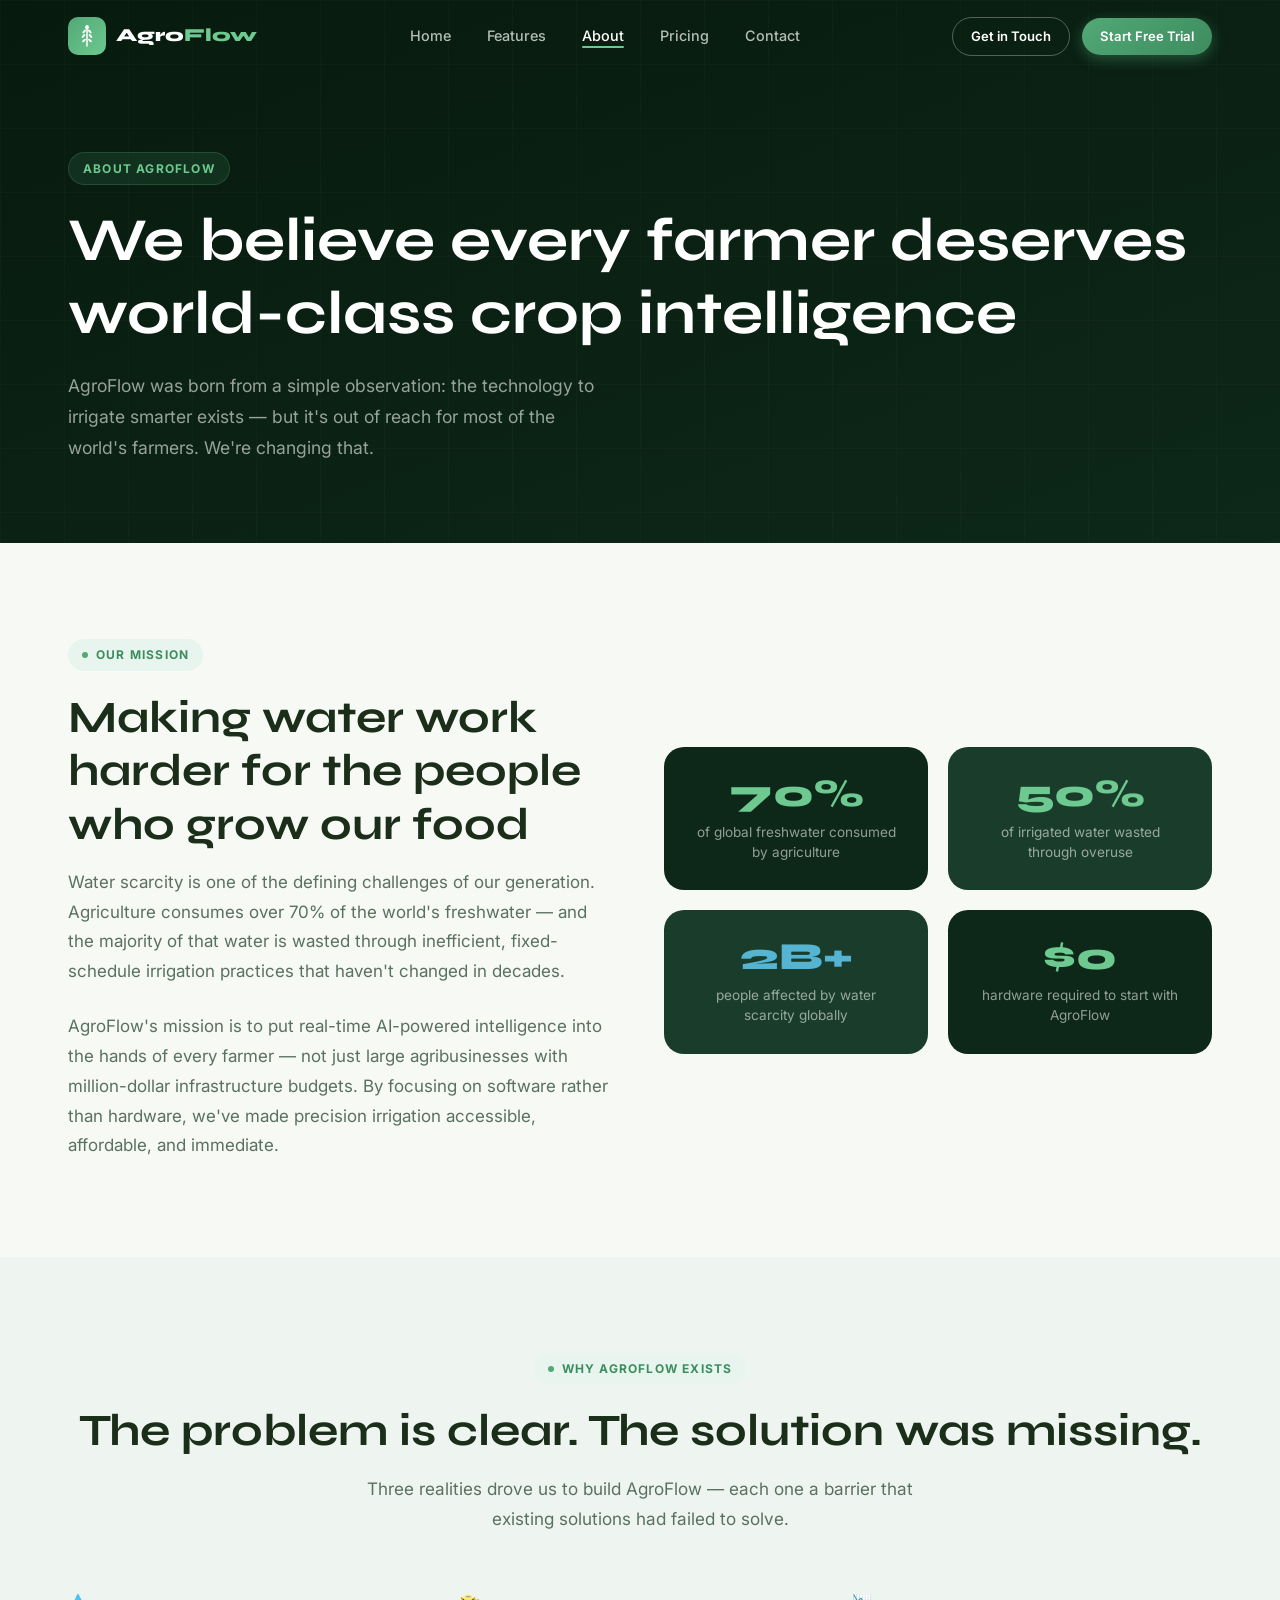
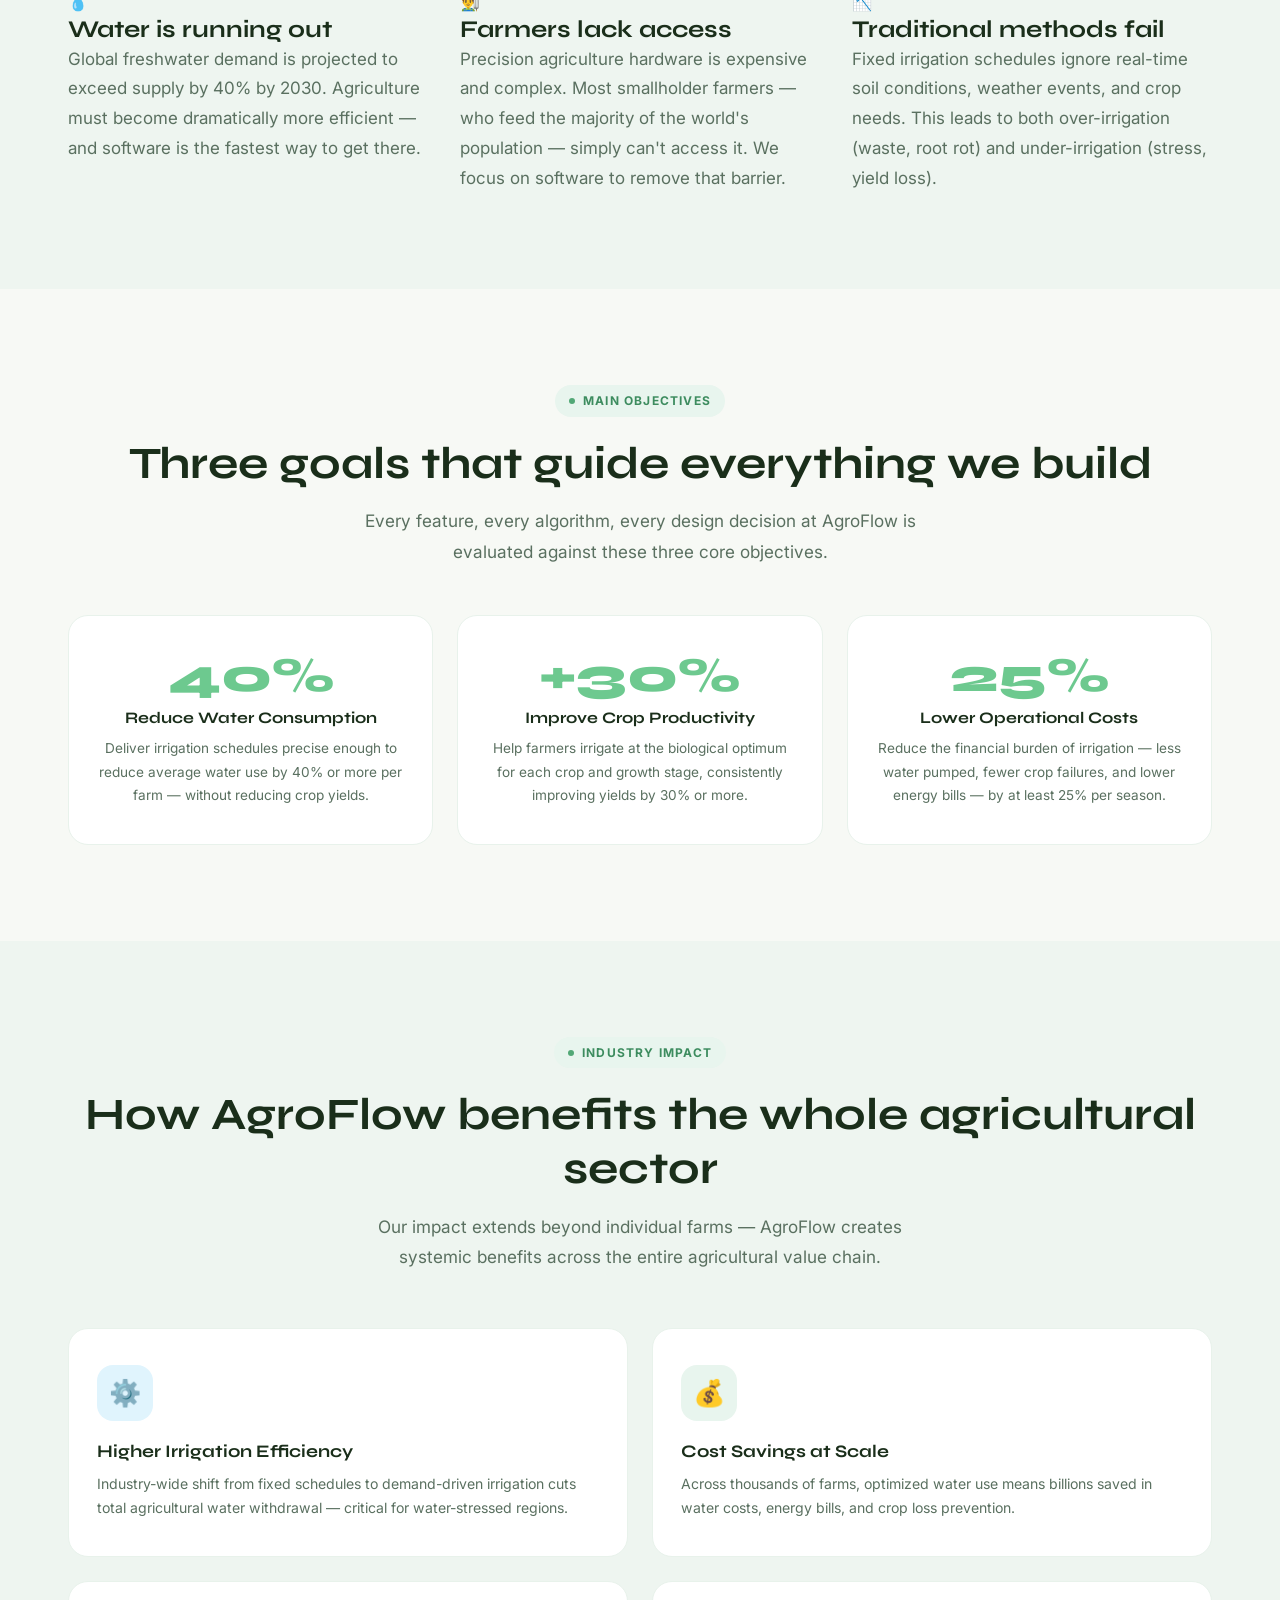
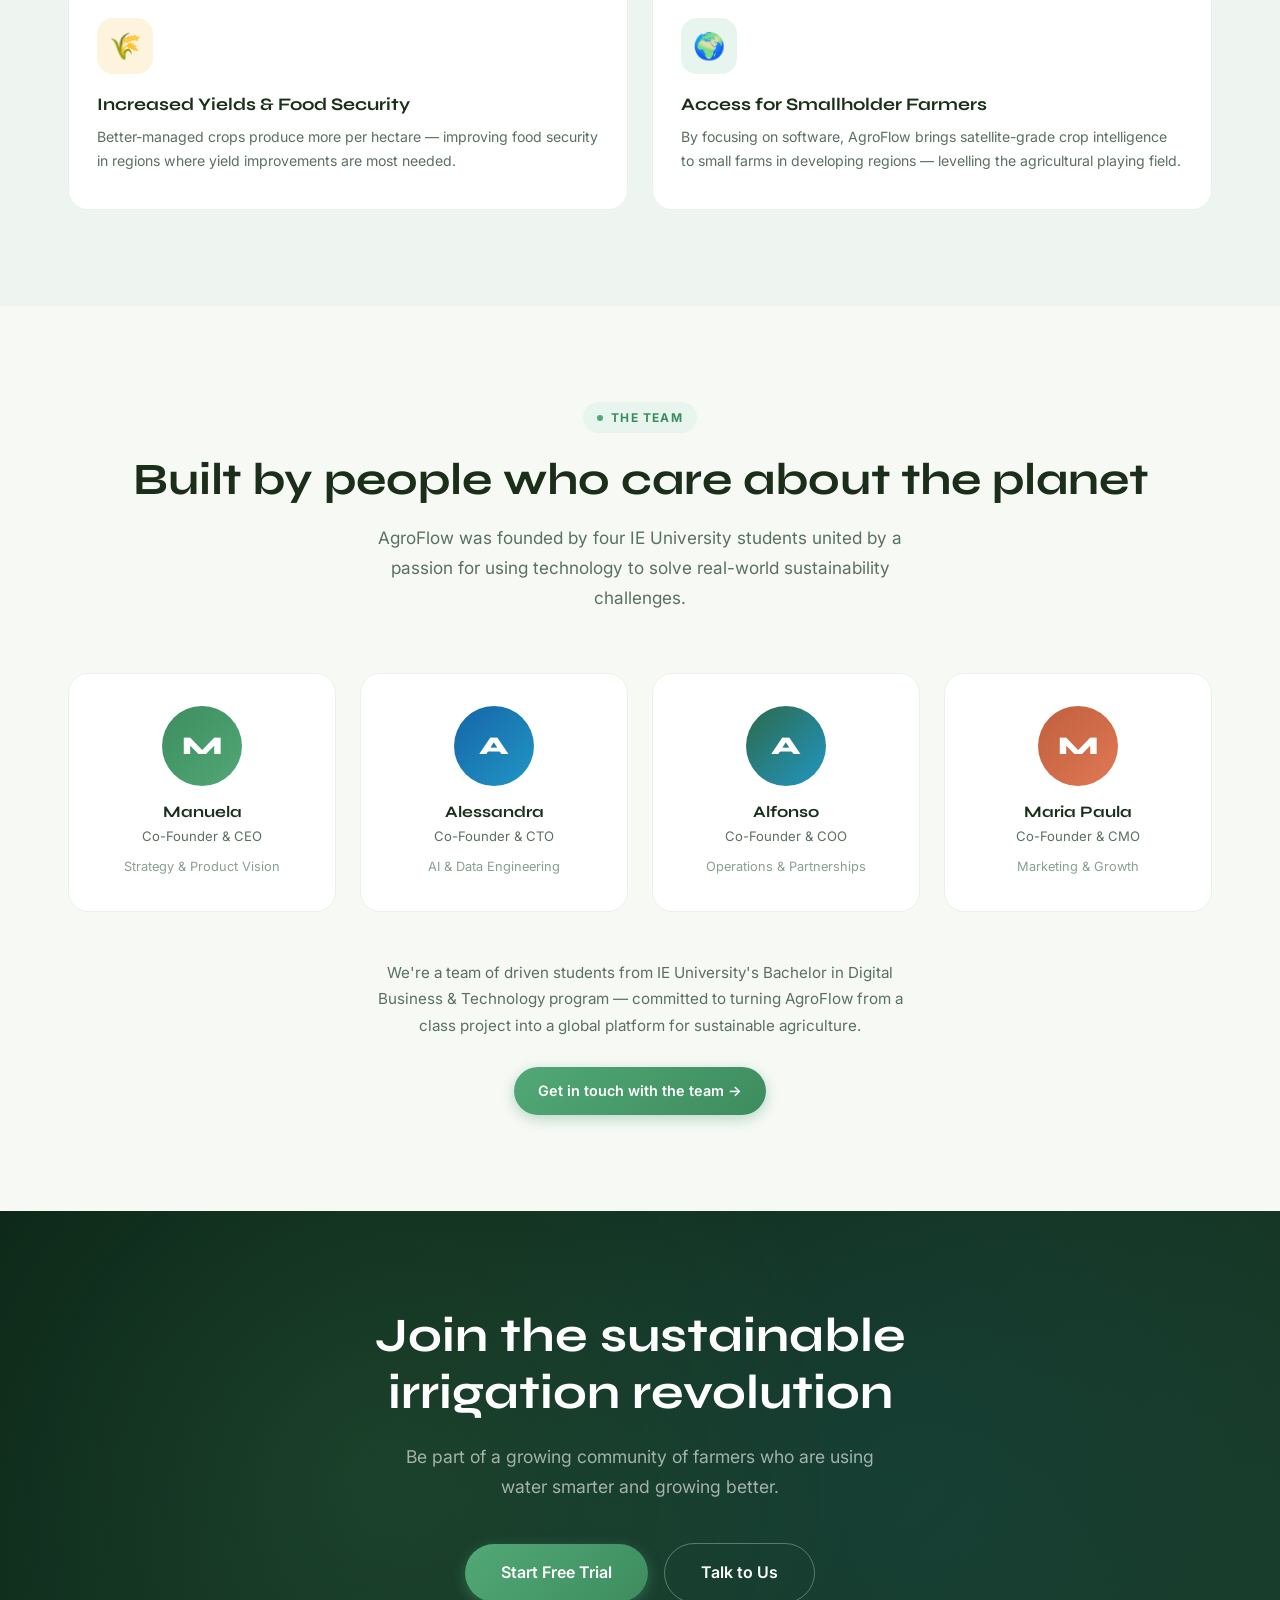
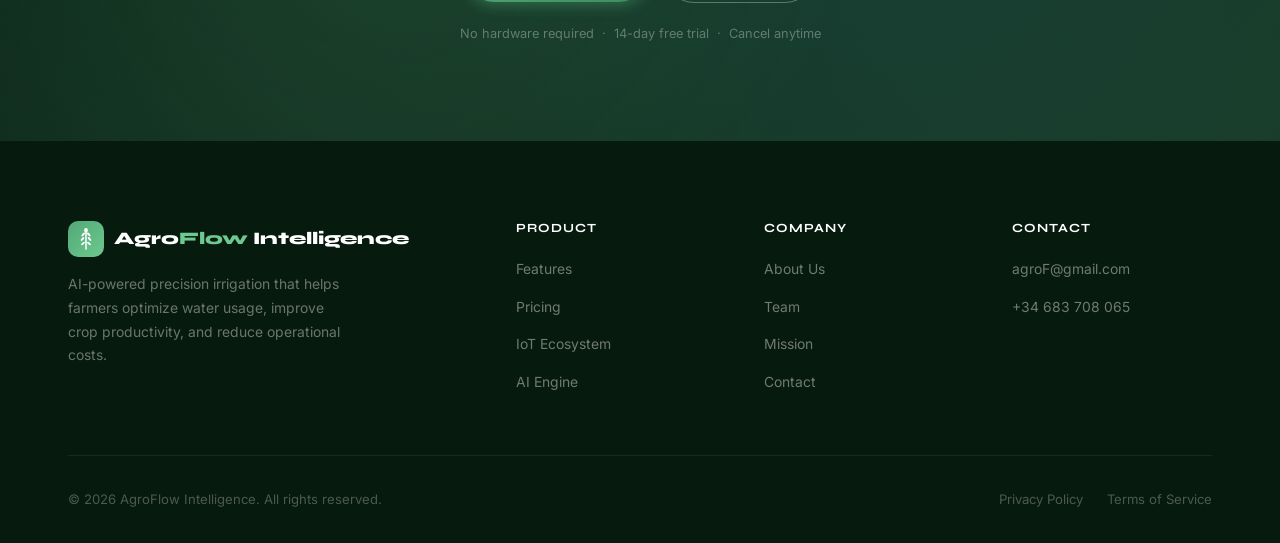
==== pages/about.html @ af6c9c02 "Replace plant emoji with wheat SVG icon in nav and footer logos" ====
<!DOCTYPE html>
<html lang="en">
<head>
  <meta charset="UTF-8" />
  <meta name="viewport" content="width=device-width, initial-scale=1.0" />
  <title>About — AgroFlow Intelligence</title>
  <meta name="description" content="Meet the AgroFlow team and learn about our mission to make precision irrigation accessible and affordable for every farmer in the world." />
  <link rel="preconnect" href="https://fonts.googleapis.com" />
  <link rel="preconnect" href="https://fonts.gstatic.com" crossorigin />
  <link href="https://fonts.googleapis.com/css2?family=Syne:wght@700;800&family=Inter:wght@400;500;600;700&display=swap" rel="stylesheet" />
  <link rel="stylesheet" href="../css/main.css" />
  <link rel="stylesheet" href="../css/responsive.css" />
</head>
<body>

  <!-- NAVBAR -->
  <nav class="navbar" id="navbar">
    <div class="nav-inner">
      <a href="../index.html" class="nav-logo">
        <div class="nav-logo-icon"><svg width="20" height="22" viewBox="0 0 20 22" fill="none" xmlns="http://www.w3.org/2000/svg"><line x1="10" y1="21" x2="10" y2="3" stroke="white" stroke-width="1.5" stroke-linecap="round"/><ellipse cx="10" cy="2.2" rx="1.8" ry="2.2" fill="white"/><ellipse cx="7.2" cy="6.5" rx="2.3" ry="1.1" transform="rotate(-45 7.2 6.5)" fill="white"/><ellipse cx="12.8" cy="6.5" rx="2.3" ry="1.1" transform="rotate(45 12.8 6.5)" fill="white"/><ellipse cx="6.5" cy="11" rx="2.3" ry="1.1" transform="rotate(-45 6.5 11)" fill="white"/><ellipse cx="13.5" cy="11" rx="2.3" ry="1.1" transform="rotate(45 13.5 11)" fill="white"/><ellipse cx="7" cy="15.5" rx="2.3" ry="1.1" transform="rotate(-40 7 15.5)" fill="white"/><ellipse cx="13" cy="15.5" rx="2.3" ry="1.1" transform="rotate(40 13 15.5)" fill="white"/></svg></div>
        <span class="nav-logo-text">Agro<span>Flow</span></span>
      </a>
      <ul class="nav-links" id="nav-links">
        <li><a href="../index.html">Home</a></li>
        <li><a href="features.html">Features</a></li>
        <li><a href="about.html" class="active">About</a></li>
        <li><a href="pricing.html">Pricing</a></li>
        <li><a href="contact.html">Contact</a></li>
      </ul>
      <div class="nav-actions">
        <a href="contact.html" class="btn btn-outline btn-sm">Get in Touch</a>
        <a href="pricing.html" class="btn btn-primary btn-sm">Start Free Trial</a>
        <button class="nav-menu-toggle" id="menu-toggle" aria-label="Toggle menu" aria-expanded="false">
          <span></span><span></span><span></span>
        </button>
      </div>
    </div>
  </nav>

  <!-- PAGE HERO -->
  <section class="page-hero">
    <div class="container">
      <div class="page-hero-label">About AgroFlow</div>
      <h1>We believe every farmer deserves<br/>world-class crop intelligence</h1>
      <p>AgroFlow was born from a simple observation: the technology to irrigate smarter exists — but it's out of reach for most of the world's farmers. We're changing that.</p>
    </div>
  </section>

  <!-- MISSION -->
  <section class="section" id="mission">
    <div class="container">
      <div class="grid-2">
        <div class="fade-up">
          <div class="section-label">Our Mission</div>
          <h2 class="section-title">Making water work harder for the people who grow our food</h2>
          <p>Water scarcity is one of the defining challenges of our generation. Agriculture consumes over 70% of the world's freshwater — and the majority of that water is wasted through inefficient, fixed-schedule irrigation practices that haven't changed in decades.</p>
          <br/>
          <p>AgroFlow's mission is to put real-time AI-powered intelligence into the hands of every farmer — not just large agribusinesses with million-dollar infrastructure budgets. By focusing on software rather than hardware, we've made precision irrigation accessible, affordable, and immediate.</p>
        </div>
        <div class="fade-up delay-1">
          <div style="display:grid; grid-template-columns:1fr 1fr; gap:20px;">
            <div style="background:var(--green-900); border-radius:var(--radius-lg); padding:28px; text-align:center;">
              <div style="font-size:2.4rem; font-weight:800; color:var(--green-400); font-family:'Syne',sans-serif; line-height:1;">70%</div>
              <div style="font-size:0.85rem; color:rgba(255,255,255,0.55); margin-top:8px; line-height:1.5;">of global freshwater consumed by agriculture</div>
            </div>
            <div style="background:var(--green-800); border-radius:var(--radius-lg); padding:28px; text-align:center;">
              <div style="font-size:2.4rem; font-weight:800; color:var(--green-400); font-family:'Syne',sans-serif; line-height:1;">50%</div>
              <div style="font-size:0.85rem; color:rgba(255,255,255,0.55); margin-top:8px; line-height:1.5;">of irrigated water wasted through overuse</div>
            </div>
            <div style="background:var(--green-800); border-radius:var(--radius-lg); padding:28px; text-align:center;">
              <div style="font-size:2.4rem; font-weight:800; color:var(--blue-300); font-family:'Syne',sans-serif; line-height:1;">2B+</div>
              <div style="font-size:0.85rem; color:rgba(255,255,255,0.55); margin-top:8px; line-height:1.5;">people affected by water scarcity globally</div>
            </div>
            <div style="background:var(--green-900); border-radius:var(--radius-lg); padding:28px; text-align:center;">
              <div style="font-size:2.4rem; font-weight:800; color:var(--green-400); font-family:'Syne',sans-serif; line-height:1;">$0</div>
              <div style="font-size:0.85rem; color:rgba(255,255,255,0.55); margin-top:8px; line-height:1.5;">hardware required to start with AgroFlow</div>
            </div>
          </div>
        </div>
      </div>
    </div>
  </section>

  <!-- WHY -->
  <section class="section section-alt">
    <div class="container">
      <div class="text-center">
        <div class="section-label">Why AgroFlow Exists</div>
        <h2 class="section-title">The problem is clear. The solution was missing.</h2>
        <p class="section-subtitle">Three realities drove us to build AgroFlow — each one a barrier that existing solutions had failed to solve.</p>
      </div>

      <div class="grid-3" style="margin-top:56px;">
        <div class="card fade-up">
          <div class="card-icon">💧</div>
          <h3>Water is running out</h3>
          <p>Global freshwater demand is projected to exceed supply by 40% by 2030. Agriculture must become dramatically more efficient — and software is the fastest way to get there.</p>
        </div>
        <div class="card fade-up delay-1">
          <div class="card-icon">👨‍🌾</div>
          <h3>Farmers lack access</h3>
          <p>Precision agriculture hardware is expensive and complex. Most smallholder farmers — who feed the majority of the world's population — simply can't access it. We focus on software to remove that barrier.</p>
        </div>
        <div class="card fade-up delay-2">
          <div class="card-icon">📉</div>
          <h3>Traditional methods fail</h3>
          <p>Fixed irrigation schedules ignore real-time soil conditions, weather events, and crop needs. This leads to both over-irrigation (waste, root rot) and under-irrigation (stress, yield loss).</p>
        </div>
      </div>
    </div>
  </section>

  <!-- OBJECTIVES -->
  <section class="section" id="objectives">
    <div class="container">
      <div class="text-center">
        <div class="section-label">Main Objectives</div>
        <h2 class="section-title">Three goals that guide everything we build</h2>
        <p class="section-subtitle">Every feature, every algorithm, every design decision at AgroFlow is evaluated against these three core objectives.</p>
      </div>

      <div class="objectives-grid">
        <div class="objective-card fade-up">
          <div class="objective-number">40%</div>
          <h3>Reduce Water Consumption</h3>
          <p>Deliver irrigation schedules precise enough to reduce average water use by 40% or more per farm — without reducing crop yields.</p>
        </div>
        <div class="objective-card fade-up delay-1">
          <div class="objective-number">+30%</div>
          <h3>Improve Crop Productivity</h3>
          <p>Help farmers irrigate at the biological optimum for each crop and growth stage, consistently improving yields by 30% or more.</p>
        </div>
        <div class="objective-card fade-up delay-2">
          <div class="objective-number">25%</div>
          <h3>Lower Operational Costs</h3>
          <p>Reduce the financial burden of irrigation — less water pumped, fewer crop failures, and lower energy bills — by at least 25% per season.</p>
        </div>
      </div>
    </div>
  </section>

  <!-- INDUSTRY BENEFITS -->
  <section class="section section-alt">
    <div class="container">
      <div class="text-center">
        <div class="section-label">Industry Impact</div>
        <h2 class="section-title">How AgroFlow benefits the whole agricultural sector</h2>
        <p class="section-subtitle">Our impact extends beyond individual farms — AgroFlow creates systemic benefits across the entire agricultural value chain.</p>
      </div>

      <div style="display:grid; grid-template-columns: repeat(2,1fr); gap:24px; margin-top:56px;">
        <div class="benefit-card fade-up">
          <div class="benefit-icon bg-blue-light">⚙️</div>
          <h3>Higher Irrigation Efficiency</h3>
          <p>Industry-wide shift from fixed schedules to demand-driven irrigation cuts total agricultural water withdrawal — critical for water-stressed regions.</p>
        </div>
        <div class="benefit-card fade-up delay-1">
          <div class="benefit-icon bg-green-light">💰</div>
          <h3>Cost Savings at Scale</h3>
          <p>Across thousands of farms, optimized water use means billions saved in water costs, energy bills, and crop loss prevention.</p>
        </div>
        <div class="benefit-card fade-up delay-2">
          <div class="benefit-icon bg-amber-light">🌾</div>
          <h3>Increased Yields & Food Security</h3>
          <p>Better-managed crops produce more per hectare — improving food security in regions where yield improvements are most needed.</p>
        </div>
        <div class="benefit-card fade-up delay-3">
          <div class="benefit-icon bg-green-light">🌍</div>
          <h3>Access for Smallholder Farmers</h3>
          <p>By focusing on software, AgroFlow brings satellite-grade crop intelligence to small farms in developing regions — levelling the agricultural playing field.</p>
        </div>
      </div>
    </div>
  </section>

  <!-- TEAM -->
  <section class="section" id="team">
    <div class="container">
      <div class="text-center">
        <div class="section-label">The Team</div>
        <h2 class="section-title">Built by people who care about the planet</h2>
        <p class="section-subtitle">AgroFlow was founded by four IE University students united by a passion for using technology to solve real-world sustainability challenges.</p>
      </div>

      <div class="team-grid">
        <div class="team-card fade-up">
          <div class="team-avatar" style="background: linear-gradient(135deg, var(--green-600), var(--green-500));">M</div>
          <h4>Manuela</h4>
          <p>Co-Founder &amp; CEO</p>
          <p style="margin-top:8px; font-size:0.8rem; color:var(--text-light);">Strategy &amp; Product Vision</p>
        </div>
        <div class="team-card fade-up delay-1">
          <div class="team-avatar" style="background: linear-gradient(135deg, var(--blue-700), var(--blue-500));">A</div>
          <h4>Alessandra</h4>
          <p>Co-Founder &amp; CTO</p>
          <p style="margin-top:8px; font-size:0.8rem; color:var(--text-light);">AI &amp; Data Engineering</p>
        </div>
        <div class="team-card fade-up delay-2">
          <div class="team-avatar" style="background: linear-gradient(135deg, var(--green-700), var(--blue-500));">A</div>
          <h4>Alfonso</h4>
          <p>Co-Founder &amp; COO</p>
          <p style="margin-top:8px; font-size:0.8rem; color:var(--text-light);">Operations &amp; Partnerships</p>
        </div>
        <div class="team-card fade-up delay-3">
          <div class="team-avatar" style="background: linear-gradient(135deg, #c05f3c, #e07855);">M</div>
          <h4>Maria Paula</h4>
          <p>Co-Founder &amp; CMO</p>
          <p style="margin-top:8px; font-size:0.8rem; color:var(--text-light);">Marketing &amp; Growth</p>
        </div>
      </div>

      <div style="text-align:center; margin-top:48px;">
        <p style="max-width:560px; margin: 0 auto 28px; font-size:0.95rem;">
          We're a team of driven students from IE University's Bachelor in Digital Business &amp; Technology program —
          committed to turning AgroFlow from a class project into a global platform for sustainable agriculture.
        </p>
        <a href="contact.html" class="btn btn-primary">Get in touch with the team →</a>
      </div>
    </div>
  </section>

  <!-- CTA -->
  <section class="cta-section">
    <div class="container">
      <h2>Join the sustainable<br/>irrigation revolution</h2>
      <p class="lead">Be part of a growing community of farmers who are using water smarter and growing better.</p>
      <div class="cta-actions">
        <a href="pricing.html" class="btn btn-primary btn-lg">Start Free Trial</a>
        <a href="contact.html" class="btn btn-outline btn-lg">Talk to Us</a>
      </div>
      <p class="cta-note">No hardware required &nbsp;·&nbsp; 14-day free trial &nbsp;·&nbsp; Cancel anytime</p>
    </div>
  </section>

  <!-- FOOTER -->
  <footer class="footer">
    <div class="container">
      <div class="footer-grid">
        <div class="footer-brand">
          <div class="footer-brand-logo">
            <div class="footer-brand-icon"><svg width="20" height="22" viewBox="0 0 20 22" fill="none" xmlns="http://www.w3.org/2000/svg"><line x1="10" y1="21" x2="10" y2="3" stroke="white" stroke-width="1.5" stroke-linecap="round"/><ellipse cx="10" cy="2.2" rx="1.8" ry="2.2" fill="white"/><ellipse cx="7.2" cy="6.5" rx="2.3" ry="1.1" transform="rotate(-45 7.2 6.5)" fill="white"/><ellipse cx="12.8" cy="6.5" rx="2.3" ry="1.1" transform="rotate(45 12.8 6.5)" fill="white"/><ellipse cx="6.5" cy="11" rx="2.3" ry="1.1" transform="rotate(-45 6.5 11)" fill="white"/><ellipse cx="13.5" cy="11" rx="2.3" ry="1.1" transform="rotate(45 13.5 11)" fill="white"/><ellipse cx="7" cy="15.5" rx="2.3" ry="1.1" transform="rotate(-40 7 15.5)" fill="white"/><ellipse cx="13" cy="15.5" rx="2.3" ry="1.1" transform="rotate(40 13 15.5)" fill="white"/></svg></div>
            <span class="footer-brand-name">Agro<span>Flow</span> Intelligence</span>
          </div>
          <p>AI-powered precision irrigation that helps farmers optimize water usage, improve crop productivity, and reduce operational costs.</p>
        </div>
        <div class="footer-col">
          <h5>Product</h5>
          <ul>
            <li><a href="features.html">Features</a></li>
            <li><a href="pricing.html">Pricing</a></li>
            <li><a href="features.html#ecosystem">IoT Ecosystem</a></li>
            <li><a href="features.html#ai">AI Engine</a></li>
          </ul>
        </div>
        <div class="footer-col">
          <h5>Company</h5>
          <ul>
            <li><a href="about.html">About Us</a></li>
            <li><a href="about.html#team">Team</a></li>
            <li><a href="about.html#mission">Mission</a></li>
            <li><a href="contact.html">Contact</a></li>
          </ul>
        </div>
        <div class="footer-col">
          <h5>Contact</h5>
          <ul>
            <li><a href="mailto:agroF@gmail.com">agroF@gmail.com</a></li>
            <li><a href="tel:+34683708065">+34 683 708 065</a></li>
          </ul>
        </div>
      </div>
      <div class="footer-bottom">
        <p>© 2026 AgroFlow Intelligence. All rights reserved.</p>
        <div class="footer-bottom-links">
          <a href="#">Privacy Policy</a>
          <a href="#">Terms of Service</a>
        </div>
      </div>
    </div>
  </footer>

  <script src="../js/main.js"></script>
</body>
</html>
---- css/main.css ----
/* ============================================
   AGROFLOW INTELLIGENCE — MAIN STYLESHEET
   ============================================ */

/* 1. RESET & BASE */
*, *::before, *::after { box-sizing: border-box; margin: 0; padding: 0; }
html { scroll-behavior: smooth; font-size: 16px; }
body { font-family: 'Inter', sans-serif; background-color: #f7f9f5; color: #1a2e1a; line-height: 1.6; overflow-x: hidden; }
img { max-width: 100%; display: block; }
a { text-decoration: none; color: inherit; }
ul { list-style: none; }

/* 2. CSS VARIABLES */
:root {
  --green-950: #071a0e;
  --green-900: #0d2818;
  --green-800: #1a3d2b;
  --green-700: #2d6a4a;
  --green-600: #3d8c5f;
  --green-500: #52a876;
  --green-400: #6dc98f;
  --green-300: #95dba8;
  --green-100: #e8f5ee;
  --green-50:  #f0f9f2;
  --blue-700: #1565a8;
  --blue-500: #2196c4;
  --blue-300: #56b4d3;
  --blue-100: #e0f4fd;
  --amber-500: #f5a623;
  --amber-100: #fef3dc;
  --white: #ffffff;
  --bg:    #f7f9f5;
  --bg-alt: #eef5f0;
  --text:       #1a2e1a;
  --text-muted: #5a7060;
  --text-light: #8aa090;
  --border:      #d0e8d8;
  --border-light: #e8f2eb;
  --shadow-sm: 0 1px 3px rgba(0,0,0,0.06), 0 1px 2px rgba(0,0,0,0.04);
  --shadow-md: 0 4px 12px rgba(0,0,0,0.08), 0 2px 4px rgba(0,0,0,0.04);
  --shadow-lg: 0 12px 40px rgba(0,0,0,0.1), 0 4px 12px rgba(0,0,0,0.06);
  --shadow-xl: 0 24px 60px rgba(0,0,0,0.12), 0 8px 20px rgba(0,0,0,0.06);
  --radius-sm: 6px;
  --radius-md: 12px;
  --radius-lg: 20px;
  --radius-xl: 28px;
  --radius-full: 999px;
  --transition: 0.25s ease;
  --transition-slow: 0.4s ease;
  --nav-height: 72px;
  --section-pad: 96px;
}

/* 3. TYPOGRAPHY */
h1, h2, h3, h4, h5, h6 { font-family: 'Syne', 'Montserrat', sans-serif; font-weight: 700; line-height: 1.2; color: var(--text); }
h1 { font-size: clamp(2.2rem, 5vw, 3.8rem); }
h2 { font-size: clamp(1.8rem, 3.5vw, 2.8rem); }
h3 { font-size: clamp(1.1rem, 2vw, 1.5rem); }
h4 { font-size: 1.05rem; }
p  { color: var(--text-muted); font-size: 1.0625rem; line-height: 1.75; }

.section-label {
  display: inline-flex; align-items: center; gap: 8px;
  font-size: 0.75rem; font-weight: 700; letter-spacing: 0.1em; text-transform: uppercase;
  color: var(--green-600); background: var(--green-100);
  padding: 6px 14px; border-radius: var(--radius-full); margin-bottom: 20px;
}
.section-label::before {
  content: ''; width: 6px; height: 6px; border-radius: 50%;
  background: var(--green-500); display: block;
}
.section-title { margin-bottom: 16px; }
.section-subtitle { font-size: 1.075rem; color: var(--text-muted); max-width: 560px; line-height: 1.75; }
.text-center { text-align: center; }
.text-center .section-subtitle { margin-left: auto; margin-right: auto; }

/* 4. LAYOUT */
.container { max-width: 1200px; margin: 0 auto; padding: 0 28px; }
.section { padding: var(--section-pad) 0; }
.section-alt { background: var(--bg-alt); }
.section-dark { background: var(--green-900); }
.grid-2 { display: grid; grid-template-columns: 1fr 1fr; gap: 48px; align-items: center; }
.grid-3 { display: grid; grid-template-columns: repeat(3,1fr); gap: 32px; }
.grid-4 { display: grid; grid-template-columns: repeat(4,1fr); gap: 28px; }
.flex { display: flex; align-items: center; }
.flex-between { display: flex; align-items: center; justify-content: space-between; }
.gap-8  { gap: 8px; }
.gap-16 { gap: 16px; }
.gap-24 { gap: 24px; }
.mb-8   { margin-bottom: 8px; }
.mb-16  { margin-bottom: 16px; }
.mb-24  { margin-bottom: 24px; }
.mb-32  { margin-bottom: 32px; }
.mb-48  { margin-bottom: 48px; }
.mb-60  { margin-bottom: 60px; }
.w-full { width: 100%; }

/* 5. NAVBAR */
.navbar {
  position: fixed; top: 0; left: 0; right: 0; z-index: 1000;
  height: var(--nav-height); display: flex; align-items: center;
  transition: background var(--transition), box-shadow var(--transition);
}
.navbar.scrolled {
  background: rgba(7,26,14,0.96);
  backdrop-filter: blur(16px); -webkit-backdrop-filter: blur(16px);
  box-shadow: 0 1px 0 rgba(255,255,255,0.07);
}
.nav-inner {
  display: flex; align-items: center; justify-content: space-between;
  width: 100%; max-width: 1200px; margin: 0 auto; padding: 0 28px;
}
.nav-logo { display: flex; align-items: center; gap: 10px; }
.nav-logo-icon {
  width: 38px; height: 38px;
  background: linear-gradient(135deg, var(--green-500), var(--green-400));
  border-radius: 10px; display: flex; align-items: center; justify-content: center; font-size: 19px;
}
.nav-logo-text { font-family: 'Syne','Montserrat',sans-serif; font-weight: 800; font-size: 1.15rem; color: var(--white); }
.nav-logo-text span { color: var(--green-400); }
.nav-links { display: flex; align-items: center; gap: 36px; }
.nav-links a {
  color: rgba(255,255,255,0.7); font-size: 0.9rem; font-weight: 500;
  transition: color var(--transition); position: relative;
}
.nav-links a::after {
  content: ''; position: absolute; bottom: -4px; left: 0; right: 0;
  height: 2px; background: var(--green-400);
  transform: scaleX(0); transition: transform var(--transition); border-radius: 1px;
}
.nav-links a:hover { color: var(--white); }
.nav-links a:hover::after, .nav-links a.active::after { transform: scaleX(1); }
.nav-links a.active { color: var(--white); }
.nav-actions { display: flex; align-items: center; gap: 12px; }
.nav-menu-toggle { display: none; flex-direction: column; gap: 5px; cursor: pointer; padding: 4px; }
.nav-menu-toggle span { display: block; width: 24px; height: 2px; background: var(--white); border-radius: 2px; transition: var(--transition); }

/* 6. BUTTONS */
.btn {
  display: inline-flex; align-items: center; justify-content: center; gap: 8px;
  padding: 12px 24px; border-radius: var(--radius-full);
  font-family: 'Inter',sans-serif; font-weight: 600; font-size: 0.9rem;
  cursor: pointer; transition: all var(--transition); border: none; text-decoration: none; white-space: nowrap;
}
.btn-primary {
  background: linear-gradient(135deg, var(--green-500), var(--green-600));
  color: var(--white); box-shadow: 0 4px 14px rgba(82,168,118,0.4);
}
.btn-primary:hover {
  background: linear-gradient(135deg, var(--green-400), var(--green-500));
  box-shadow: 0 6px 20px rgba(82,168,118,0.5); transform: translateY(-1px);
}
.btn-outline {
  background: transparent; color: var(--white); border: 1.5px solid rgba(255,255,255,0.3);
}
.btn-outline:hover { background: rgba(255,255,255,0.08); border-color: rgba(255,255,255,0.55); }
.btn-outline-dark {
  background: transparent; color: var(--green-800); border: 1.5px solid var(--border);
}
.btn-outline-dark:hover { background: var(--green-50); border-color: var(--green-400); color: var(--green-700); }
.btn-dark { background: var(--green-900); color: var(--white); }
.btn-dark:hover { background: var(--green-800); transform: translateY(-1px); }
.btn-lg { padding: 16px 36px; font-size: 1rem; }
.btn-sm { padding: 8px 18px; font-size: 0.82rem; }

/* 7. HERO */
.hero {
  min-height: 100vh;
  background: linear-gradient(160deg, var(--green-950) 0%, var(--green-900) 50%, var(--green-800) 100%);
  display: flex; align-items: center;
  position: relative; overflow: hidden; padding-top: var(--nav-height);
}
.hero::before {
  content: ''; position: absolute; inset: 0;
  background-image:
    radial-gradient(circle at 20% 50%, rgba(82,168,118,0.13) 0%, transparent 50%),
    radial-gradient(circle at 80% 20%, rgba(33,150,196,0.09) 0%, transparent 40%),
    radial-gradient(circle at 60% 85%, rgba(82,168,118,0.07) 0%, transparent 35%);
}
.hero-grid-bg {
  position: absolute; inset: 0;
  background-image:
    linear-gradient(rgba(255,255,255,0.025) 1px, transparent 1px),
    linear-gradient(90deg, rgba(255,255,255,0.025) 1px, transparent 1px);
  background-size: 64px 64px;
}
.hero-inner {
  position: relative; z-index: 2;
  display: grid; grid-template-columns: 1fr 1fr; gap: 60px; align-items: center;
  padding: 80px 28px; max-width: 1200px; margin: 0 auto; width: 100%;
}
.hero-badge {
  display: inline-flex; align-items: center; gap: 8px;
  background: rgba(82,168,118,0.14); border: 1px solid rgba(82,168,118,0.28);
  color: var(--green-300); font-size: 0.75rem; font-weight: 600;
  letter-spacing: 0.08em; text-transform: uppercase;
  padding: 7px 16px; border-radius: var(--radius-full); margin-bottom: 28px;
}
.hero-badge-dot {
  width: 7px; height: 7px; border-radius: 50%; background: var(--green-400);
  animation: pulse-dot 2s infinite;
}
@keyframes pulse-dot {
  0%,100% { opacity:1; transform:scale(1); }
  50%      { opacity:0.5; transform:scale(0.75); }
}
.hero-title { font-size: clamp(2.4rem,5vw,4rem); color: var(--white); line-height: 1.1; margin-bottom: 24px; }
.hero-title .highlight {
  background: linear-gradient(135deg, var(--green-400), #b5e8c4);
  -webkit-background-clip: text; -webkit-text-fill-color: transparent; background-clip: text;
}
.hero-subtitle { font-size: 1.075rem; color: rgba(255,255,255,0.62); line-height: 1.75; margin-bottom: 40px; max-width: 500px; }
.hero-actions { display: flex; align-items: center; gap: 16px; flex-wrap: wrap; }
.hero-stats {
  display: flex; gap: 40px; margin-top: 56px; padding-top: 40px;
  border-top: 1px solid rgba(255,255,255,0.08);
}
.hero-stat-value { font-family: 'Syne','Montserrat',sans-serif; font-size: 2rem; font-weight: 800; color: var(--white); line-height: 1; }
.hero-stat-value span { color: var(--green-400); }
.hero-stat-label { font-size: 0.8rem; color: rgba(255,255,255,0.45); margin-top: 4px; }

/* HERO DASHBOARD */
.hero-visual { position: relative; }
.dashboard-card {
  background: rgba(255,255,255,0.055);
  backdrop-filter: blur(24px); -webkit-backdrop-filter: blur(24px);
  border: 1px solid rgba(255,255,255,0.1);
  border-radius: var(--radius-xl); padding: 28px;
  box-shadow: 0 24px 64px rgba(0,0,0,0.35);
}
.dashboard-header { display: flex; align-items: center; justify-content: space-between; margin-bottom: 24px; }
.dashboard-title { font-family: 'Syne','Montserrat',sans-serif; font-size: 0.9rem; font-weight: 700; color: var(--white); }
.dashboard-live {
  display: flex; align-items: center; gap: 6px; font-size: 0.7rem; font-weight: 600;
  color: var(--green-400); background: rgba(82,168,118,0.15); padding: 4px 10px; border-radius: var(--radius-full);
}
.live-dot { width: 6px; height: 6px; border-radius: 50%; background: var(--green-400); animation: pulse-dot 1.5s infinite; }
.dashboard-field {
  background: rgba(255,255,255,0.04); border: 1px solid rgba(255,255,255,0.07);
  border-radius: var(--radius-md); padding: 16px; margin-bottom: 14px;
}
.field-name { font-size: 0.68rem; text-transform: uppercase; letter-spacing: 0.08em; color: rgba(255,255,255,0.38); margin-bottom: 12px; }
.metric-row { display: flex; align-items: center; justify-content: space-between; margin-bottom: 8px; }
.metric-label { font-size: 0.8rem; color: rgba(255,255,255,0.58); }
.metric-value { font-size: 0.8rem; font-weight: 600; color: var(--white); }
.progress-bar { height: 5px; background: rgba(255,255,255,0.1); border-radius: 3px; overflow: hidden; margin-top: 4px; }
.progress-fill { height: 100%; border-radius: 3px; background: linear-gradient(90deg, var(--green-500), var(--green-400)); }
.progress-fill.blue { background: linear-gradient(90deg, var(--blue-500), var(--blue-300)); }
.dashboard-recommendation {
  background: linear-gradient(135deg, rgba(82,168,118,0.18), rgba(33,150,196,0.1));
  border: 1px solid rgba(82,168,118,0.28); border-radius: var(--radius-md); padding: 16px; margin-bottom: 14px;
}
.rec-label { font-size: 0.66rem; text-transform: uppercase; letter-spacing: 0.1em; color: var(--green-400); font-weight: 700; margin-bottom: 6px; }
.rec-text { font-size: 0.83rem; color: var(--white); font-weight: 500; line-height: 1.5; }
.rec-savings { display: inline-block; margin-top: 8px; font-size: 0.73rem; color: var(--green-400); font-weight: 600; }
.dashboard-apply-btn {
  width: 100%; padding: 12px; background: linear-gradient(135deg, var(--green-500), var(--green-600));
  border: none; border-radius: var(--radius-md); color: var(--white);
  font-size: 0.85rem; font-weight: 600; cursor: pointer; transition: all var(--transition);
}
.dashboard-apply-btn:hover { background: linear-gradient(135deg, var(--green-400), var(--green-500)); transform: translateY(-1px); }

.floating-chip {
  position: absolute; background: var(--white); border-radius: var(--radius-md);
  padding: 10px 14px; box-shadow: var(--shadow-lg);
  font-size: 0.78rem; font-weight: 600; color: var(--text);
  display: flex; align-items: center; gap: 8px; animation: float 4s ease-in-out infinite;
}
.chip-icon {
  width: 28px; height: 28px; border-radius: 8px;
  display: flex; align-items: center; justify-content: center; font-size: 14px;
}
.chip-top { top: -20px; right: 16px; animation-delay: 0s; }
.chip-bottom { bottom: -16px; left: 20px; animation-delay: 2s; }
@keyframes float {
  0%,100% { transform: translateY(0); }
  50%      { transform: translateY(-8px); }
}

/* 8. STATS STRIP */
.stats-strip { background: var(--green-800); padding: 60px 0; }
.stats-grid { display: grid; grid-template-columns: repeat(4,1fr); }
.stat-item { text-align: center; padding: 20px 0; position: relative; }
.stat-item:not(:last-child)::after {
  content: ''; position: absolute; right: 0; top: 20%; height: 60%;
  width: 1px; background: rgba(255,255,255,0.1);
}
.stat-number { font-family: 'Syne','Montserrat',sans-serif; font-size: 2.8rem; font-weight: 800; color: var(--white); line-height: 1; margin-bottom: 8px; }
.stat-number .accent { color: var(--green-400); }
.stat-description { font-size: 0.86rem; color: rgba(255,255,255,0.5); line-height: 1.4; }

/* 9. PROBLEM / SOLUTION */
.problem-solution { display: grid; grid-template-columns: 1fr 1fr; }
.problem-side { background: var(--green-900); padding: 80px 64px; }
.solution-side { background: var(--green-800); padding: 80px 64px; }
.problem-side .section-label { background: rgba(255,255,255,0.09); color: rgba(255,255,255,0.65); }
.problem-side .section-label::before { background: rgba(255,255,255,0.5); }
.solution-side .section-label { background: rgba(82,168,118,0.18); color: var(--green-300); }
.solution-side .section-label::before { background: var(--green-400); }
.problem-side h2, .solution-side h2 { color: var(--white); margin-bottom: 16px; }
.problem-side > p, .solution-side > p { color: rgba(255,255,255,0.55); margin-bottom: 32px; }
.problem-list, .solution-list { display: flex; flex-direction: column; gap: 14px; }
.problem-item, .solution-item {
  display: flex; align-items: flex-start; gap: 14px;
  padding: 16px; border-radius: var(--radius-md);
  background: rgba(255,255,255,0.04); border: 1px solid rgba(255,255,255,0.07);
  transition: all var(--transition);
}
.problem-item:hover, .solution-item:hover { background: rgba(255,255,255,0.07); border-color: rgba(255,255,255,0.12); }
.problem-icon { font-size: 20px; flex-shrink: 0; margin-top: 2px; }
.problem-item h4, .solution-item h4 { color: var(--white); font-size: 0.9rem; margin-bottom: 4px; }
.problem-item p, .solution-item p { font-size: 0.82rem; color: rgba(255,255,255,0.48); line-height: 1.55; margin-bottom: 0; }

/* 10. HOW IT WORKS */
.steps-grid {
  display: grid; grid-template-columns: repeat(4,1fr); position: relative; margin-top: 60px;
}
.steps-connector {
  position: absolute; top: 32px; left: 12.5%; right: 12.5%; height: 2px;
  background: linear-gradient(90deg, var(--green-400), var(--blue-400)); z-index: 0;
}
.step-item { text-align: center; padding: 0 20px; position: relative; z-index: 1; }
.step-number {
  width: 64px; height: 64px; border-radius: 50%;
  background: var(--white); border: 3px solid var(--green-400);
  display: flex; align-items: center; justify-content: center;
  font-size: 26px; margin: 0 auto 24px;
  box-shadow: 0 0 0 8px var(--bg);
  transition: all var(--transition-slow);
}
.step-item:hover .step-number { background: var(--green-500); border-color: var(--green-500); transform: scale(1.1); }
.step-item h4 { margin-bottom: 10px; color: var(--text); font-size: 1rem; }
.step-item p { font-size: 0.85rem; color: var(--text-muted); line-height: 1.65; }

/* 11. ECOSYSTEM LAYERS */
.ecosystem-layers { display: flex; flex-direction: column; gap: 14px; margin-top: 48px; }
.ecosystem-layer {
  display: grid; grid-template-columns: 220px 1fr; align-items: center; gap: 24px;
  background: var(--white); border: 1px solid var(--border-light);
  border-radius: var(--radius-lg); padding: 22px 32px; transition: all var(--transition);
}
.ecosystem-layer:hover {
  border-color: var(--green-400); box-shadow: var(--shadow-md); transform: translateX(6px);
}
.layer-badge { display: flex; align-items: center; gap: 12px; }
.layer-icon {
  width: 44px; height: 44px; border-radius: var(--radius-md);
  display: flex; align-items: center; justify-content: center; font-size: 20px; flex-shrink: 0;
}
.layer-name { font-size: 0.8rem; font-weight: 700; color: var(--text); text-transform: uppercase; letter-spacing: 0.06em; }
.layer-items { display: flex; gap: 10px; flex-wrap: wrap; }
.layer-tag {
  display: inline-flex; align-items: center; gap: 6px;
  background: var(--bg); border: 1px solid var(--border);
  padding: 6px 14px; border-radius: var(--radius-full);
  font-size: 0.82rem; color: var(--text-muted); font-weight: 500;
}

/* 12. BENEFIT CARDS */
.benefits-grid { display: grid; grid-template-columns: repeat(3,1fr); gap: 24px; margin-top: 60px; }
.benefit-card {
  background: var(--white); border: 1px solid var(--border-light);
  border-radius: var(--radius-lg); padding: 36px 28px; transition: all var(--transition-slow);
}
.benefit-card:hover { border-color: var(--green-400); box-shadow: var(--shadow-lg); transform: translateY(-6px); }
.benefit-icon {
  width: 56px; height: 56px; border-radius: 16px;
  display: flex; align-items: center; justify-content: center;
  font-size: 26px; margin-bottom: 20px;
}
.bg-green-light  { background: var(--green-100); }
.bg-blue-light   { background: var(--blue-100); }
.bg-amber-light  { background: var(--amber-100); }
.benefit-card h3 { font-size: 1.1rem; margin-bottom: 10px; }
.benefit-card p  { font-size: 0.88rem; line-height: 1.7; }
.benefit-stat { display: block; margin-top: 16px; font-size: 1.7rem; font-weight: 800; color: var(--green-600); font-family: 'Syne','Montserrat',sans-serif; }

/* 13. CTA SECTION */
.cta-section {
  background: linear-gradient(135deg, var(--green-900) 0%, var(--green-800) 100%);
  position: relative; overflow: hidden; padding: var(--section-pad) 0; text-align: center;
}
.cta-section::before {
  content: ''; position: absolute; inset: 0;
  background:
    radial-gradient(circle at 30% 50%, rgba(82,168,118,0.15) 0%, transparent 50%),
    radial-gradient(circle at 70% 50%, rgba(33,150,196,0.1) 0%, transparent 50%);
}
.cta-section .container { position: relative; z-index: 2; }
.cta-section h2 { color: var(--white); font-size: clamp(2rem,4vw,3rem); margin-bottom: 20px; }
.cta-section .lead { color: rgba(255,255,255,0.6); font-size: 1.1rem; margin-bottom: 40px; max-width: 500px; margin-left: auto; margin-right: auto; }
.cta-actions { display: flex; align-items: center; justify-content: center; gap: 16px; flex-wrap: wrap; }
.cta-note { margin-top: 20px; font-size: 0.8rem; color: rgba(255,255,255,0.32); }

/* 14. PRICING */
.pricing-grid { display: grid; grid-template-columns: repeat(3,1fr); gap: 28px; margin-top: 60px; align-items: start; }
.pricing-card {
  background: var(--white); border: 1px solid var(--border-light);
  border-radius: var(--radius-xl); padding: 40px 32px; position: relative; transition: all var(--transition-slow);
}
.pricing-card:hover { box-shadow: var(--shadow-xl); transform: translateY(-4px); }
.pricing-card.featured {
  border-color: var(--green-500);
  box-shadow: 0 0 0 3px rgba(82,168,118,0.14), var(--shadow-lg);
  transform: scale(1.04);
}
.pricing-card.featured:hover { transform: scale(1.04) translateY(-4px); }
.pricing-badge {
  position: absolute; top: -14px; left: 50%; transform: translateX(-50%);
  background: linear-gradient(135deg, var(--green-500), var(--green-600));
  color: var(--white); font-size: 0.7rem; font-weight: 700; letter-spacing: 0.08em;
  text-transform: uppercase; padding: 5px 16px; border-radius: var(--radius-full);
  box-shadow: 0 4px 12px rgba(82,168,118,0.4); white-space: nowrap;
}
.pricing-tier { font-size: 0.75rem; font-weight: 700; letter-spacing: 0.1em; text-transform: uppercase; color: var(--green-600); margin-bottom: 10px; }
.pricing-name { font-size: 1.5rem; font-weight: 800; color: var(--text); margin-bottom: 8px; }
.pricing-desc { font-size: 0.87rem; color: var(--text-muted); margin-bottom: 28px; line-height: 1.55; }
.pricing-price { margin-bottom: 28px; padding-bottom: 28px; border-bottom: 1px solid var(--border-light); }
.price-amount { font-family: 'Inter', sans-serif; font-size: 3rem; font-weight: 800; color: var(--text); line-height: 1; letter-spacing: -0.03em; font-variant-numeric: tabular-nums; }
.price-currency { font-family: 'Inter', sans-serif; font-size: 1.3rem; vertical-align: top; margin-top: 10px; display: inline-block; color: var(--text-muted); font-weight: 500; }
.price-period { font-size: 0.85rem; color: var(--text-muted); margin-top: 4px; }
.pricing-features { display: flex; flex-direction: column; gap: 12px; margin-bottom: 32px; }
.pricing-feature { display: flex; align-items: flex-start; gap: 10px; font-size: 0.87rem; color: var(--text-muted); }
.feature-check {
  width: 18px; height: 18px; border-radius: 50%; background: var(--green-100); color: var(--green-600);
  display: flex; align-items: center; justify-content: center; font-size: 9px; flex-shrink: 0; margin-top: 1px;
}
.pricing-card.featured .feature-check { background: linear-gradient(135deg, var(--green-500), var(--green-600)); color: var(--white); }
.feature-x {
  width: 18px; height: 18px; border-radius: 50%; background: var(--bg-alt); color: var(--text-light);
  display: flex; align-items: center; justify-content: center; font-size: 9px; flex-shrink: 0; margin-top: 1px;
}

/* 15. PAGE HERO (inner pages) */
.page-hero {
  background: linear-gradient(160deg, var(--green-950), var(--green-900));
  padding: calc(var(--nav-height) + 80px) 0 80px;
  position: relative; overflow: hidden;
}
.page-hero::before {
  content: ''; position: absolute; inset: 0;
  background-image:
    linear-gradient(rgba(255,255,255,0.02) 1px, transparent 1px),
    linear-gradient(90deg, rgba(255,255,255,0.02) 1px, transparent 1px);
  background-size: 64px 64px;
}
.page-hero .container { position: relative; z-index: 2; }
.page-hero-label {
  display: inline-flex; align-items: center; gap: 8px;
  font-size: 0.75rem; font-weight: 700; letter-spacing: 0.1em; text-transform: uppercase;
  color: var(--green-400); background: rgba(82,168,118,0.14);
  border: 1px solid rgba(82,168,118,0.25); padding: 6px 14px;
  border-radius: var(--radius-full); margin-bottom: 20px;
}
.page-hero h1 { color: var(--white); margin-bottom: 20px; }
.page-hero p { color: rgba(255,255,255,0.58); font-size: 1.1rem; max-width: 540px; }

/* 16. TEAM */
.team-grid { display: grid; grid-template-columns: repeat(4,1fr); gap: 24px; margin-top: 60px; }
.team-card { text-align: center; background: var(--white); border: 1px solid var(--border-light); border-radius: var(--radius-lg); padding: 32px 20px; transition: all var(--transition-slow); }
.team-card:hover { border-color: var(--green-400); box-shadow: var(--shadow-md); transform: translateY(-4px); }
.team-avatar {
  width: 80px; height: 80px; border-radius: 50%; margin: 0 auto 16px;
  display: flex; align-items: center; justify-content: center;
  font-family: 'Syne','Montserrat',sans-serif; font-size: 1.6rem; font-weight: 800; color: var(--white);
}
.team-card h4 { font-size: 1rem; margin-bottom: 4px; }
.team-card p { font-size: 0.82rem; margin-bottom: 0; }

/* 17. OBJECTIVES */
.objectives-grid { display: grid; grid-template-columns: repeat(3,1fr); gap: 24px; margin-top: 48px; }
.objective-card {
  background: var(--white); border: 1px solid var(--border-light);
  border-radius: var(--radius-lg); padding: 36px 24px; text-align: center; transition: all var(--transition-slow);
}
.objective-card:hover { border-color: var(--green-400); box-shadow: var(--shadow-lg); transform: translateY(-6px); }
.objective-number { font-family: 'Syne','Montserrat',sans-serif; font-size: 3rem; font-weight: 800; color: var(--green-400); line-height: 1; margin-bottom: 8px; }
.objective-card h3 { font-size: 1rem; margin-bottom: 10px; }
.objective-card p { font-size: 0.85rem; }

/* 18. CONTACT */
.contact-grid { display: grid; grid-template-columns: 1fr 1.6fr; gap: 60px; align-items: start; margin-top: 60px; }
.contact-info h3 { margin-bottom: 12px; }
.contact-info > p { margin-bottom: 32px; }
.contact-detail { display: flex; align-items: flex-start; gap: 16px; margin-bottom: 24px; }
.contact-detail-icon {
  width: 44px; height: 44px; border-radius: var(--radius-md);
  background: var(--green-100); display: flex; align-items: center;
  justify-content: center; font-size: 18px; flex-shrink: 0;
}
.contact-detail h4 { font-size: 0.78rem; text-transform: uppercase; letter-spacing: 0.06em; color: var(--text-muted); margin-bottom: 4px; }
.contact-detail p { font-size: 0.92rem; color: var(--text); margin-bottom: 0; }
.contact-form { background: var(--white); border: 1px solid var(--border-light); border-radius: var(--radius-xl); padding: 40px; box-shadow: var(--shadow-sm); }
.form-row { display: grid; grid-template-columns: 1fr 1fr; gap: 20px; }
.form-group { margin-bottom: 20px; }
.form-group label { display: block; font-size: 0.82rem; font-weight: 600; color: var(--text); margin-bottom: 8px; }
.form-group input,
.form-group textarea,
.form-group select {
  width: 100%; padding: 12px 16px;
  border: 1.5px solid var(--border); border-radius: var(--radius-md);
  font-family: 'Inter',sans-serif; font-size: 0.92rem; color: var(--text);
  background: var(--bg); transition: all var(--transition); outline: none; resize: none;
}
.form-group input:focus,
.form-group textarea:focus,
.form-group select:focus {
  border-color: var(--green-500); background: var(--white);
  box-shadow: 0 0 0 4px rgba(82,168,118,0.12);
}
.form-group textarea { height: 130px; }
.form-note { font-size: 0.8rem; color: var(--text-light); margin-top: 4px; }

/* 19. FEATURES PAGE */
.features-hero-detail {
  display: grid; grid-template-columns: 1fr 1fr; gap: 48px;
  align-items: center; margin-top: 60px;
}
.feature-detail-card {
  background: var(--white); border: 1px solid var(--border-light);
  border-radius: var(--radius-lg); padding: 32px; transition: all var(--transition-slow);
}
.feature-detail-card:hover { border-color: var(--green-400); box-shadow: var(--shadow-lg); transform: translateY(-4px); }
.feature-detail-icon {
  width: 52px; height: 52px; border-radius: var(--radius-md);
  display: flex; align-items: center; justify-content: center;
  font-size: 24px; margin-bottom: 20px;
}
.feature-detail-card h3 { font-size: 1.1rem; margin-bottom: 10px; }
.feature-detail-card p { font-size: 0.88rem; line-height: 1.7; margin-bottom: 16px; }
.feature-tags { display: flex; flex-wrap: wrap; gap: 8px; }
.feature-tag {
  background: var(--green-100); color: var(--green-700);
  padding: 4px 12px; border-radius: var(--radius-full);
  font-size: 0.75rem; font-weight: 600;
}
.tech-stack-grid { display: grid; grid-template-columns: repeat(2,1fr); gap: 20px; margin-top: 48px; }
.tech-item {
  background: var(--white); border: 1px solid var(--border-light);
  border-radius: var(--radius-md); padding: 20px; display: flex;
  align-items: flex-start; gap: 14px; transition: all var(--transition);
}
.tech-item:hover { border-color: var(--green-400); box-shadow: var(--shadow-sm); }
.tech-icon { font-size: 22px; flex-shrink: 0; }
.tech-item h4 { font-size: 0.9rem; margin-bottom: 4px; }
.tech-item p { font-size: 0.82rem; line-height: 1.55; margin-bottom: 0; }

/* 20. FOOTER */
.footer { background: var(--green-950); padding: 80px 0 32px; }
.footer-grid { display: grid; grid-template-columns: 2fr 1fr 1fr 1fr; gap: 48px; margin-bottom: 60px; }
.footer-brand-logo { display: flex; align-items: center; gap: 10px; margin-bottom: 16px; }
.footer-brand-icon {
  width: 36px; height: 36px; background: linear-gradient(135deg, var(--green-500), var(--green-400));
  border-radius: 10px; display: flex; align-items: center; justify-content: center; font-size: 18px;
}
.footer-brand-name { font-family: 'Syne','Montserrat',sans-serif; font-weight: 800; font-size: 1.1rem; color: var(--white); }
.footer-brand-name span { color: var(--green-400); }
.footer-brand p { color: rgba(255,255,255,0.4); font-size: 0.87rem; line-height: 1.7; max-width: 280px; }
.footer-col h5 { color: var(--white); font-size: 0.78rem; font-weight: 700; letter-spacing: 0.08em; text-transform: uppercase; margin-bottom: 20px; }
.footer-col ul { display: flex; flex-direction: column; gap: 12px; }
.footer-col ul li a { color: rgba(255,255,255,0.42); font-size: 0.87rem; transition: color var(--transition); }
.footer-col ul li a:hover { color: var(--green-400); }
.footer-bottom { border-top: 1px solid rgba(255,255,255,0.07); padding-top: 32px; display: flex; align-items: center; justify-content: space-between; }
.footer-bottom p { color: rgba(255,255,255,0.28); font-size: 0.82rem; }
.footer-bottom-links { display: flex; gap: 24px; }
.footer-bottom-links a { color: rgba(255,255,255,0.28); font-size: 0.82rem; transition: color var(--transition); }
.footer-bottom-links a:hover { color: rgba(255,255,255,0.55); }

/* 21. ANIMATIONS */
.fade-up { opacity: 0; transform: translateY(28px); transition: opacity 0.6s ease, transform 0.6s ease; }
.fade-up.visible { opacity: 1; transform: translateY(0); }
.delay-1 { transition-delay: 0.1s; }
.delay-2 { transition-delay: 0.2s; }
.delay-3 { transition-delay: 0.3s; }
.delay-4 { transition-delay: 0.4s; }
.delay-5 { transition-delay: 0.5s; }

/* 22. SUCCESS STATE */
.form-success {
  display: none; text-align: center; padding: 40px;
  background: var(--green-100); border-radius: var(--radius-lg); color: var(--green-800);
}
.form-success.show { display: block; }
.success-icon { font-size: 3rem; margin-bottom: 16px; }
---- css/responsive.css ----
/* ============================================
   AGROFLOW INTELLIGENCE — RESPONSIVE STYLES
   ============================================ */

/* TABLET — 1024px and below */
@media (max-width: 1024px) {
  :root { --section-pad: 72px; }

  .hero-inner { grid-template-columns: 1fr; gap: 48px; padding: 60px 28px; }
  .hero-visual { max-width: 480px; margin: 0 auto; }

  .grid-2 { grid-template-columns: 1fr; gap: 40px; }
  .grid-4 { grid-template-columns: repeat(2, 1fr); }

  .stats-grid { grid-template-columns: repeat(2, 1fr); }
  .stat-item:nth-child(2)::after { display: none; }

  .problem-solution { grid-template-columns: 1fr; }
  .problem-side, .solution-side { padding: 60px 40px; }

  .steps-grid { grid-template-columns: repeat(2, 1fr); gap: 48px; }
  .steps-connector { display: none; }
  .step-number { box-shadow: 0 0 0 6px var(--bg); }

  .benefits-grid { grid-template-columns: repeat(2, 1fr); }

  .pricing-grid { grid-template-columns: 1fr; max-width: 480px; margin-left: auto; margin-right: auto; }
  .pricing-card.featured { transform: none; }
  .pricing-card.featured:hover { transform: translateY(-4px); }

  .footer-grid { grid-template-columns: 1fr 1fr; gap: 36px; }
  .footer-brand { grid-column: 1 / -1; }

  .team-grid { grid-template-columns: repeat(2, 1fr); }
  .objectives-grid { grid-template-columns: repeat(2, 1fr); }

  .contact-grid { grid-template-columns: 1fr; gap: 40px; }

  .ecosystem-layer { grid-template-columns: 1fr; gap: 14px; }
  .layer-badge { flex-direction: row; }

  .features-hero-detail { grid-template-columns: 1fr; }
  .tech-stack-grid { grid-template-columns: 1fr; }
}

/* MOBILE — 768px and below */
@media (max-width: 768px) {
  :root {
    --nav-height: 64px;
    --section-pad: 56px;
  }

  /* Nav */
  .nav-links {
    display: none; flex-direction: column; gap: 0;
    position: fixed; top: var(--nav-height); left: 0; right: 0; bottom: 0;
    background: var(--green-950); padding: 24px 28px;
    overflow-y: auto; z-index: 999;
    transition: opacity var(--transition), transform var(--transition);
    opacity: 0; pointer-events: none; transform: translateX(100%);
  }
  .nav-links.open { display: flex; opacity: 1; pointer-events: all; transform: translateX(0); }
  .nav-links a { color: rgba(255,255,255,0.7); font-size: 1.2rem; padding: 16px 0; border-bottom: 1px solid rgba(255,255,255,0.07); }
  .nav-links a:hover { color: var(--white); }
  .nav-links a::after { display: none; }

  .nav-actions .btn { display: none; }
  .nav-menu-toggle { display: flex; }

  /* Hero */
  .hero-inner { grid-template-columns: 1fr; padding: 48px 20px 60px; }
  .hero-title { font-size: clamp(2rem, 8vw, 2.8rem); }
  .hero-subtitle { font-size: 1rem; }
  .hero-actions { flex-direction: column; align-items: flex-start; }
  .hero-actions .btn { width: 100%; justify-content: center; }
  .hero-stats { flex-direction: row; flex-wrap: wrap; gap: 24px; }
  .hero-stat-value { font-size: 1.6rem; }
  .floating-chip { display: none; }

  /* Stats */
  .stats-grid { grid-template-columns: repeat(2, 1fr); }
  .stat-item::after { display: none; }
  .stat-number { font-size: 2.2rem; }

  /* Cards and grids */
  .grid-2, .grid-3, .grid-4 { grid-template-columns: 1fr; }
  .steps-grid { grid-template-columns: 1fr; }
  .benefits-grid { grid-template-columns: 1fr; }
  .objectives-grid { grid-template-columns: 1fr; }
  .team-grid { grid-template-columns: repeat(2, 1fr); }
  .pricing-grid { grid-template-columns: 1fr; max-width: 100%; }

  /* Problem / Solution */
  .problem-side, .solution-side { padding: 48px 24px; }

  /* Ecosystem */
  .ecosystem-layer { padding: 18px 20px; }
  .layer-items { gap: 8px; }
  .layer-tag { font-size: 0.78rem; padding: 5px 10px; }

  /* Footer */
  .footer-grid { grid-template-columns: 1fr; gap: 32px; }
  .footer-brand { grid-column: auto; }
  .footer-bottom { flex-direction: column; gap: 16px; text-align: center; }
  .footer-bottom-links { justify-content: center; }

  /* Contact */
  .form-row { grid-template-columns: 1fr; }
  .contact-form { padding: 24px; }

  /* General */
  .container { padding: 0 20px; }
  .section-subtitle { font-size: 0.95rem; }
  h2 { font-size: clamp(1.5rem, 6vw, 2rem); }

  /* Feature tags mobile */
  .feature-tags { gap: 6px; }

  /* CTA actions */
  .cta-actions { flex-direction: column; }
  .cta-actions .btn { width: 100%; max-width: 300px; }
}

/* SMALL MOBILE — 480px and below */
@media (max-width: 480px) {
  .hero-badge { font-size: 0.68rem; }
  .hero-title { font-size: 1.9rem; }
  .hero-stats { flex-direction: column; gap: 16px; border-top: none; padding-top: 24px; margin-top: 32px; }
  .stat-item { padding: 0; }
  .stat-item::after { display: none; }
  .team-grid { grid-template-columns: 1fr 1fr; }
  .dashboard-card { padding: 20px; }
  .btn-lg { padding: 14px 24px; font-size: 0.95rem; }
}
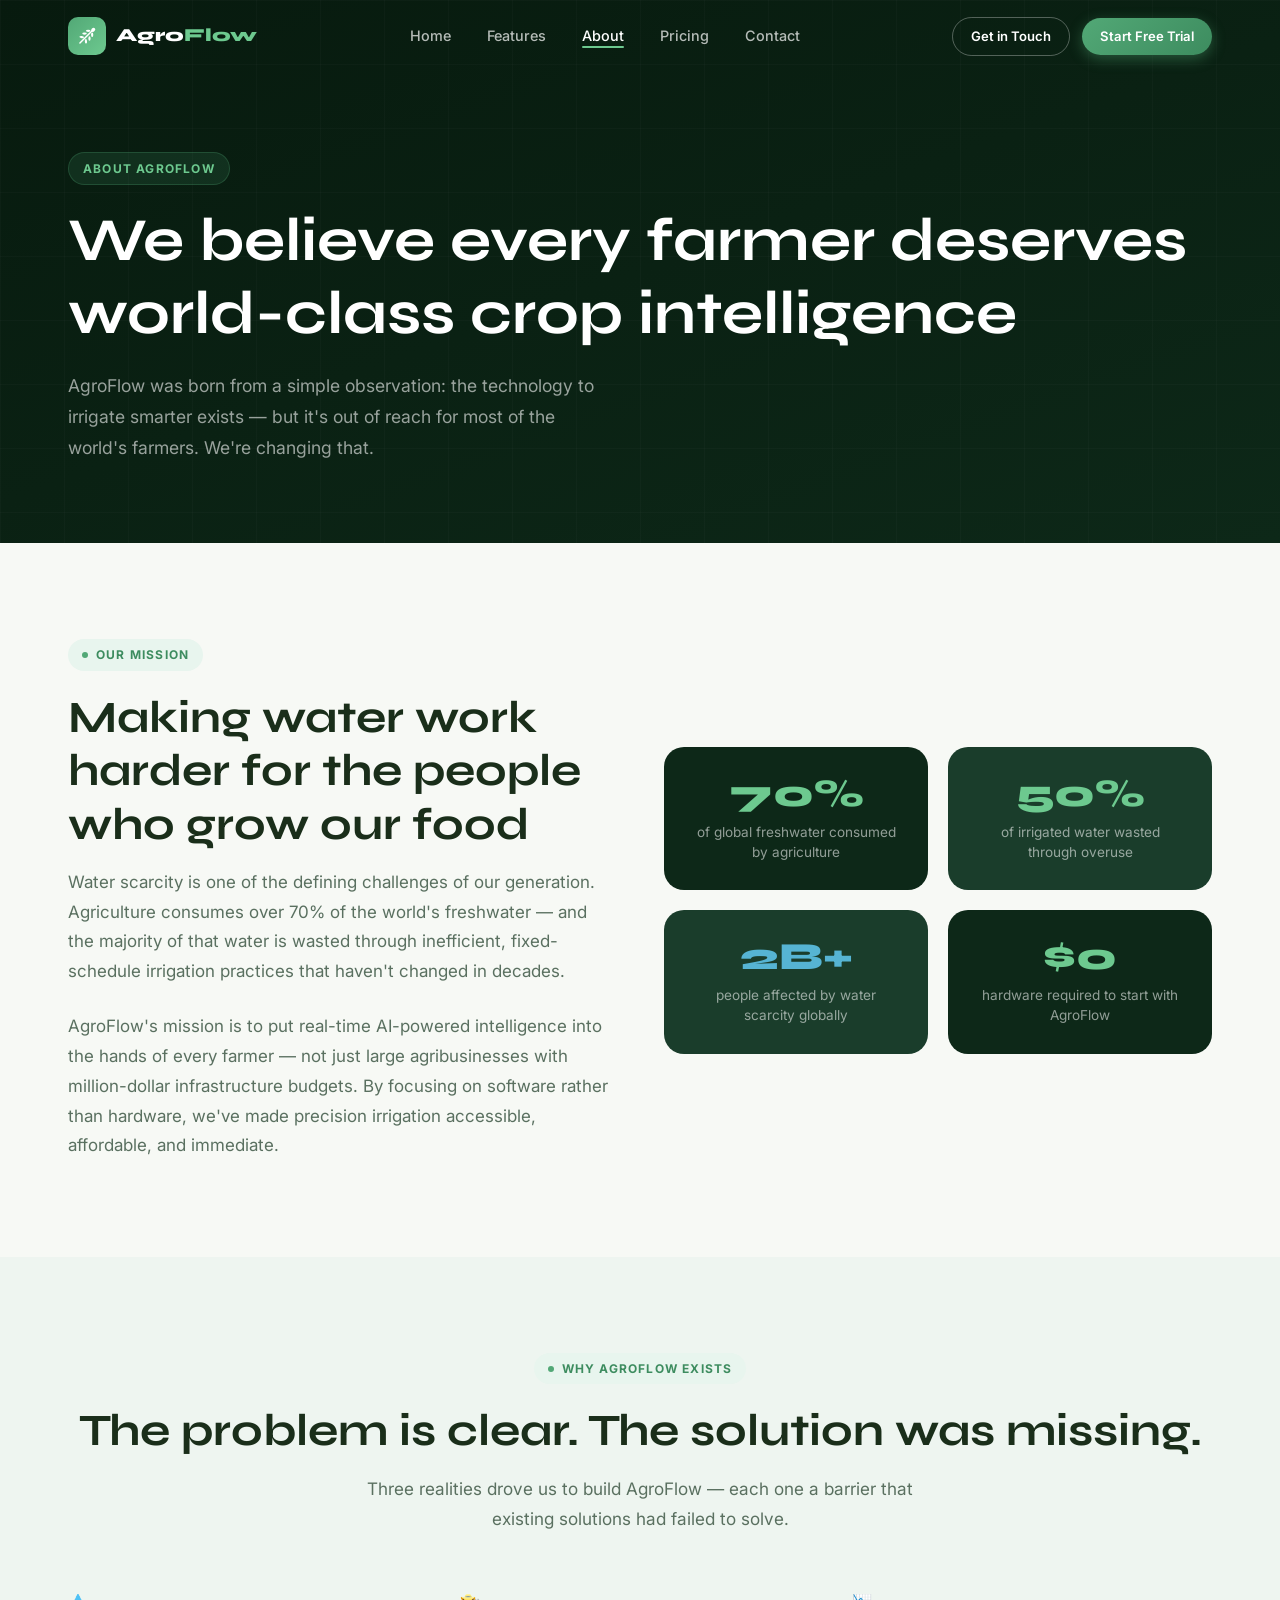
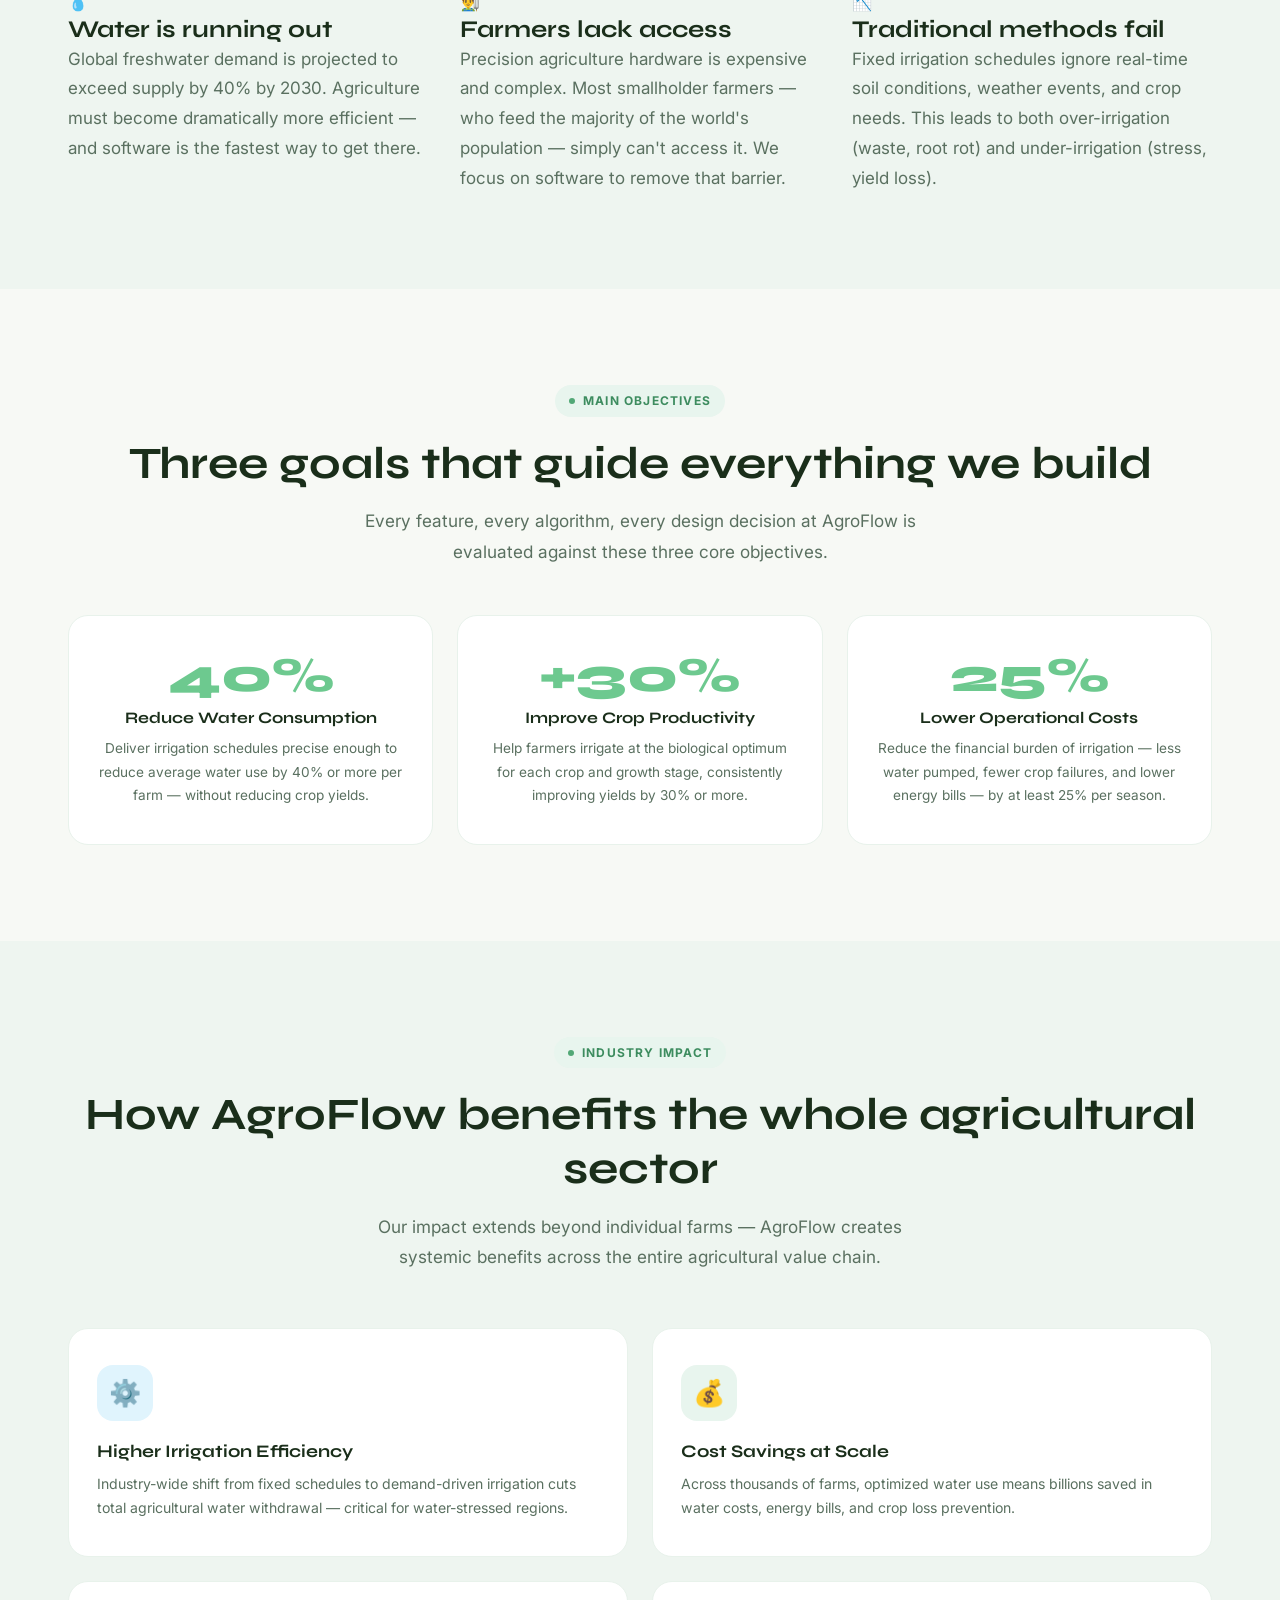
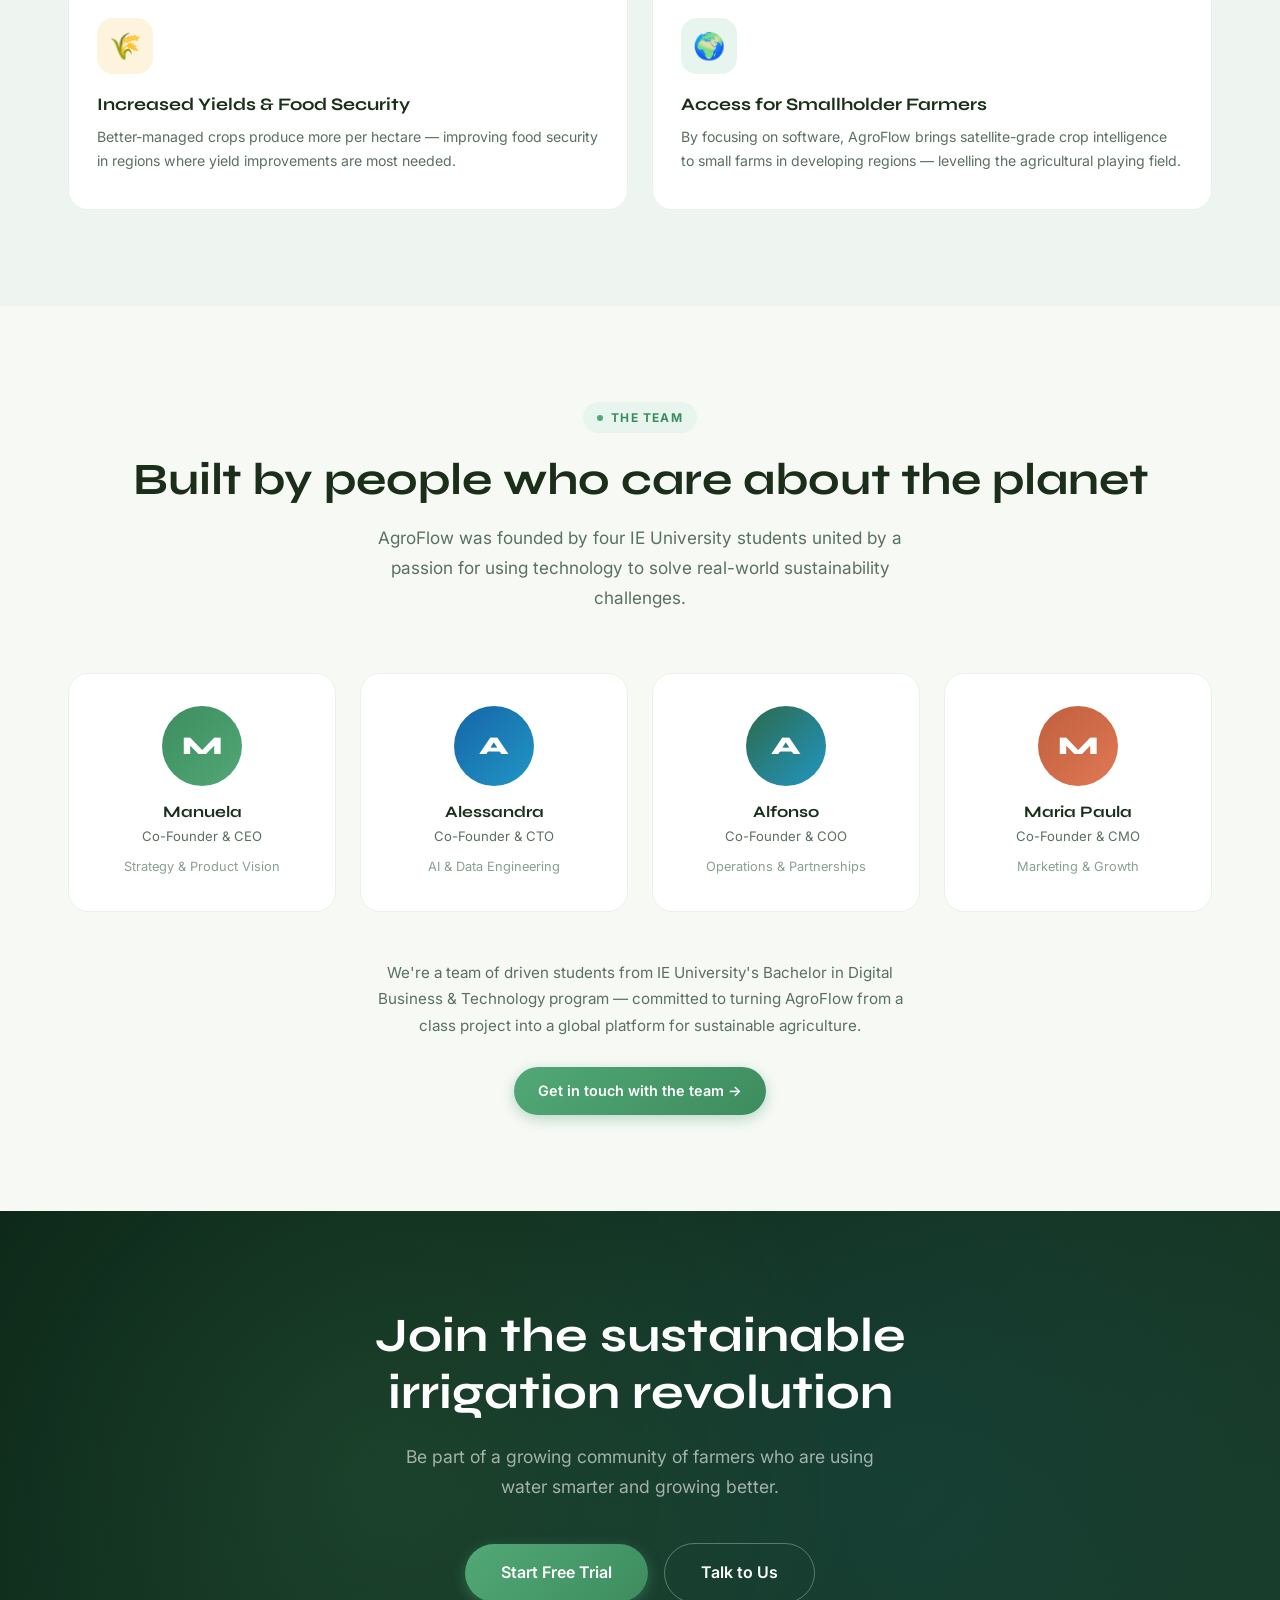
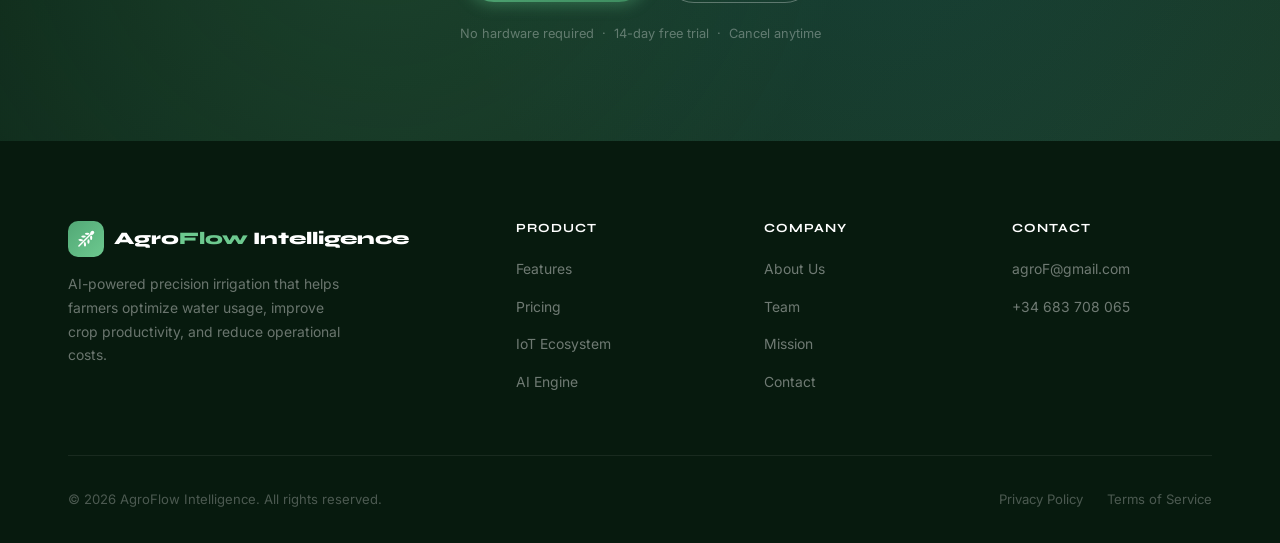
==== commit 47505738: "Add no-cache headers to prevent stale browser caching" ====
--- a/pages/about.html
+++ b/pages/about.html
@@ -5,6 +5,9 @@
   <meta name="viewport" content="width=device-width, initial-scale=1.0" />
   <title>About — AgroFlow Intelligence</title>
   <meta name="description" content="Meet the AgroFlow team and learn about our mission to make precision irrigation accessible and affordable for every farmer in the world." />
+  <meta http-equiv="Cache-Control" content="no-cache, no-store, must-revalidate" />
+  <meta http-equiv="Pragma" content="no-cache" />
+  <meta http-equiv="Expires" content="0" />
   <link rel="preconnect" href="https://fonts.googleapis.com" />
   <link rel="preconnect" href="https://fonts.gstatic.com" crossorigin />
   <link href="https://fonts.googleapis.com/css2?family=Syne:wght@700;800&family=Inter:wght@400;500;600;700&display=swap" rel="stylesheet" />
@@ -17,7 +20,7 @@
   <nav class="navbar" id="navbar">
     <div class="nav-inner">
       <a href="../index.html" class="nav-logo">
-        <div class="nav-logo-icon"><svg width="20" height="22" viewBox="0 0 20 22" fill="none" xmlns="http://www.w3.org/2000/svg"><line x1="10" y1="21" x2="10" y2="3" stroke="white" stroke-width="1.5" stroke-linecap="round"/><ellipse cx="10" cy="2.2" rx="1.8" ry="2.2" fill="white"/><ellipse cx="7.2" cy="6.5" rx="2.3" ry="1.1" transform="rotate(-45 7.2 6.5)" fill="white"/><ellipse cx="12.8" cy="6.5" rx="2.3" ry="1.1" transform="rotate(45 12.8 6.5)" fill="white"/><ellipse cx="6.5" cy="11" rx="2.3" ry="1.1" transform="rotate(-45 6.5 11)" fill="white"/><ellipse cx="13.5" cy="11" rx="2.3" ry="1.1" transform="rotate(45 13.5 11)" fill="white"/><ellipse cx="7" cy="15.5" rx="2.3" ry="1.1" transform="rotate(-40 7 15.5)" fill="white"/><ellipse cx="13" cy="15.5" rx="2.3" ry="1.1" transform="rotate(40 13 15.5)" fill="white"/></svg></div>
+        <div class="nav-logo-icon"><svg width="20" height="22" viewBox="0 0 20 22" fill="none" xmlns="http://www.w3.org/2000/svg"><g transform="rotate(45 10 11)"><line x1="10" y1="21" x2="10" y2="3" stroke="white" stroke-width="1.5" stroke-linecap="round"/><ellipse cx="10" cy="2.2" rx="1.8" ry="2.2" fill="white"/><ellipse cx="7.2" cy="6.5" rx="2.3" ry="1.1" transform="rotate(-45 7.2 6.5)" fill="white"/><ellipse cx="12.8" cy="6.5" rx="2.3" ry="1.1" transform="rotate(45 12.8 6.5)" fill="white"/><ellipse cx="6.5" cy="11" rx="2.3" ry="1.1" transform="rotate(-45 6.5 11)" fill="white"/><ellipse cx="13.5" cy="11" rx="2.3" ry="1.1" transform="rotate(45 13.5 11)" fill="white"/><ellipse cx="7" cy="15.5" rx="2.3" ry="1.1" transform="rotate(-40 7 15.5)" fill="white"/><ellipse cx="13" cy="15.5" rx="2.3" ry="1.1" transform="rotate(40 13 15.5)" fill="white"/></g></svg></div>
         <span class="nav-logo-text">Agro<span>Flow</span></span>
       </a>
       <ul class="nav-links" id="nav-links">
@@ -238,7 +241,7 @@
       <div class="footer-grid">
         <div class="footer-brand">
           <div class="footer-brand-logo">
-            <div class="footer-brand-icon"><svg width="20" height="22" viewBox="0 0 20 22" fill="none" xmlns="http://www.w3.org/2000/svg"><line x1="10" y1="21" x2="10" y2="3" stroke="white" stroke-width="1.5" stroke-linecap="round"/><ellipse cx="10" cy="2.2" rx="1.8" ry="2.2" fill="white"/><ellipse cx="7.2" cy="6.5" rx="2.3" ry="1.1" transform="rotate(-45 7.2 6.5)" fill="white"/><ellipse cx="12.8" cy="6.5" rx="2.3" ry="1.1" transform="rotate(45 12.8 6.5)" fill="white"/><ellipse cx="6.5" cy="11" rx="2.3" ry="1.1" transform="rotate(-45 6.5 11)" fill="white"/><ellipse cx="13.5" cy="11" rx="2.3" ry="1.1" transform="rotate(45 13.5 11)" fill="white"/><ellipse cx="7" cy="15.5" rx="2.3" ry="1.1" transform="rotate(-40 7 15.5)" fill="white"/><ellipse cx="13" cy="15.5" rx="2.3" ry="1.1" transform="rotate(40 13 15.5)" fill="white"/></svg></div>
+            <div class="footer-brand-icon"><svg width="20" height="22" viewBox="0 0 20 22" fill="none" xmlns="http://www.w3.org/2000/svg"><g transform="rotate(45 10 11)"><line x1="10" y1="21" x2="10" y2="3" stroke="white" stroke-width="1.5" stroke-linecap="round"/><ellipse cx="10" cy="2.2" rx="1.8" ry="2.2" fill="white"/><ellipse cx="7.2" cy="6.5" rx="2.3" ry="1.1" transform="rotate(-45 7.2 6.5)" fill="white"/><ellipse cx="12.8" cy="6.5" rx="2.3" ry="1.1" transform="rotate(45 12.8 6.5)" fill="white"/><ellipse cx="6.5" cy="11" rx="2.3" ry="1.1" transform="rotate(-45 6.5 11)" fill="white"/><ellipse cx="13.5" cy="11" rx="2.3" ry="1.1" transform="rotate(45 13.5 11)" fill="white"/><ellipse cx="7" cy="15.5" rx="2.3" ry="1.1" transform="rotate(-40 7 15.5)" fill="white"/><ellipse cx="13" cy="15.5" rx="2.3" ry="1.1" transform="rotate(40 13 15.5)" fill="white"/></g></svg></div>
             <span class="footer-brand-name">Agro<span>Flow</span> Intelligence</span>
           </div>
           <p>AI-powered precision irrigation that helps farmers optimize water usage, improve crop productivity, and reduce operational costs.</p>
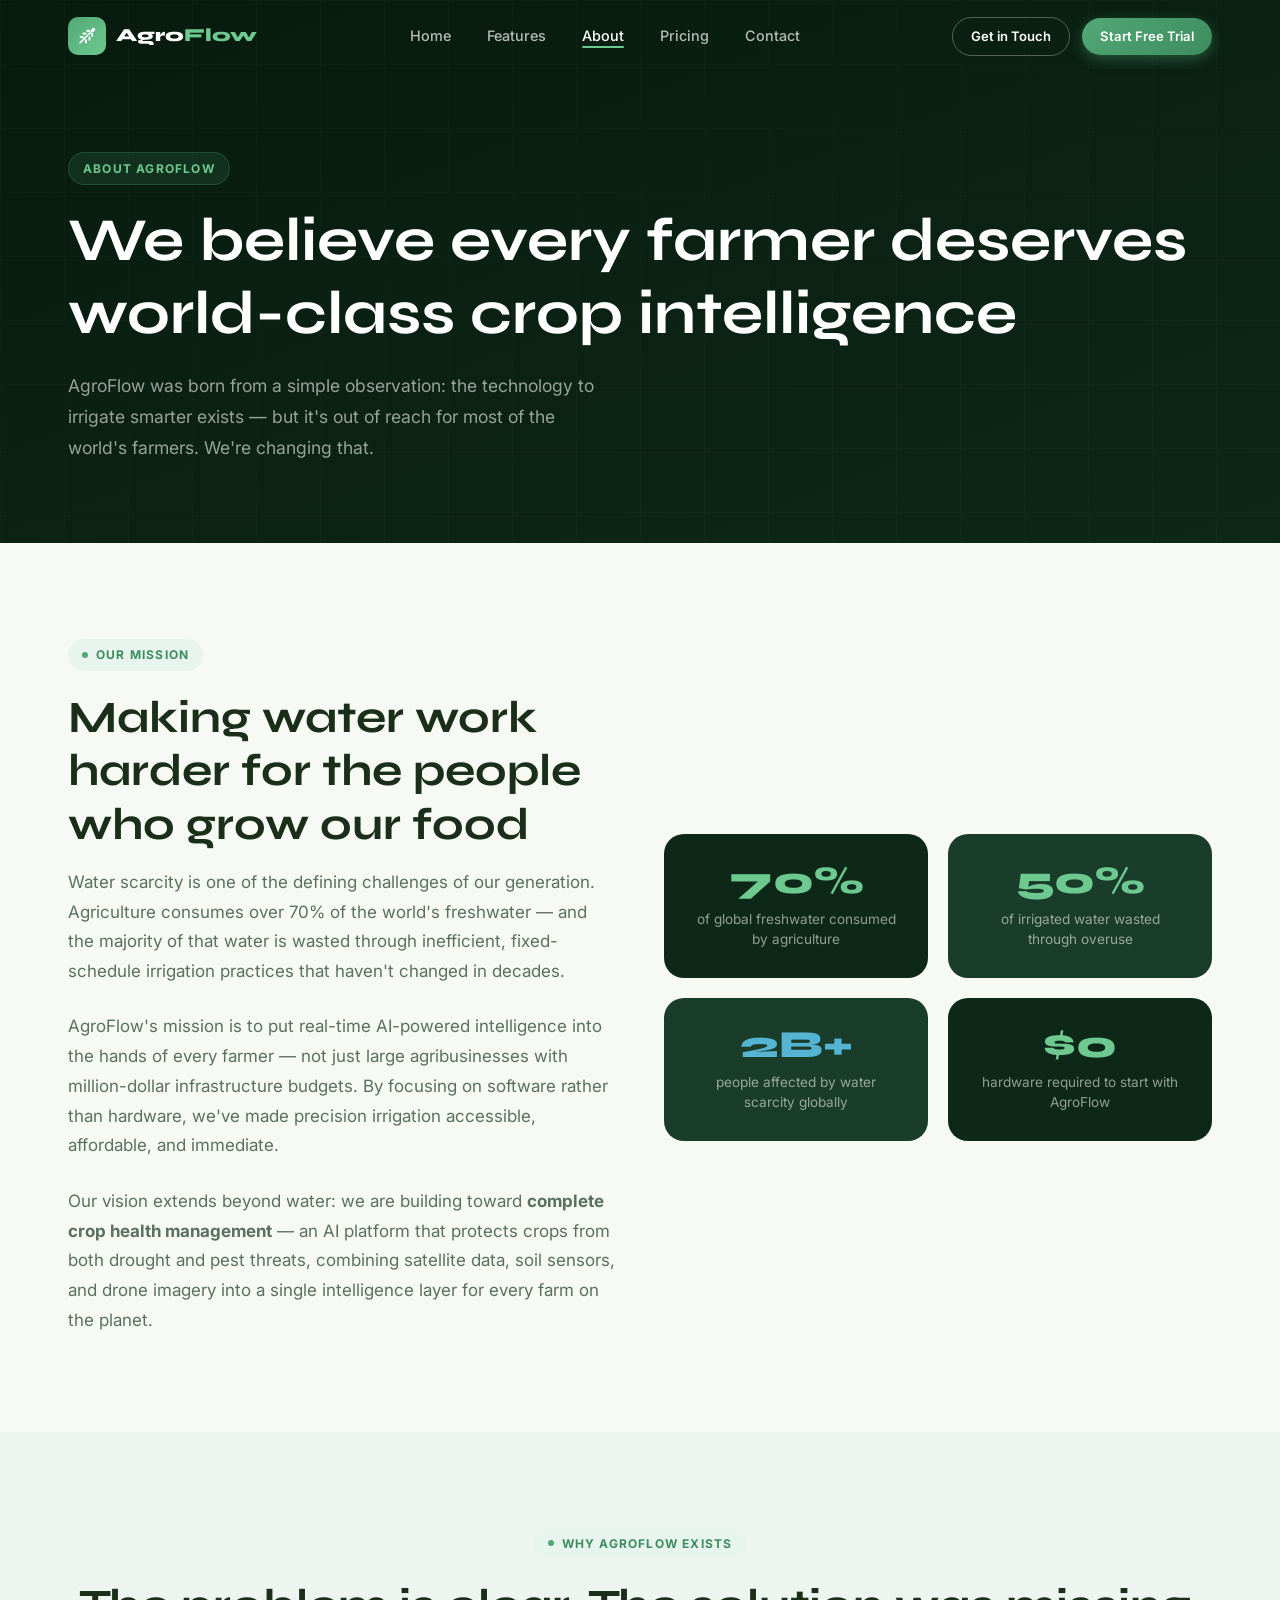
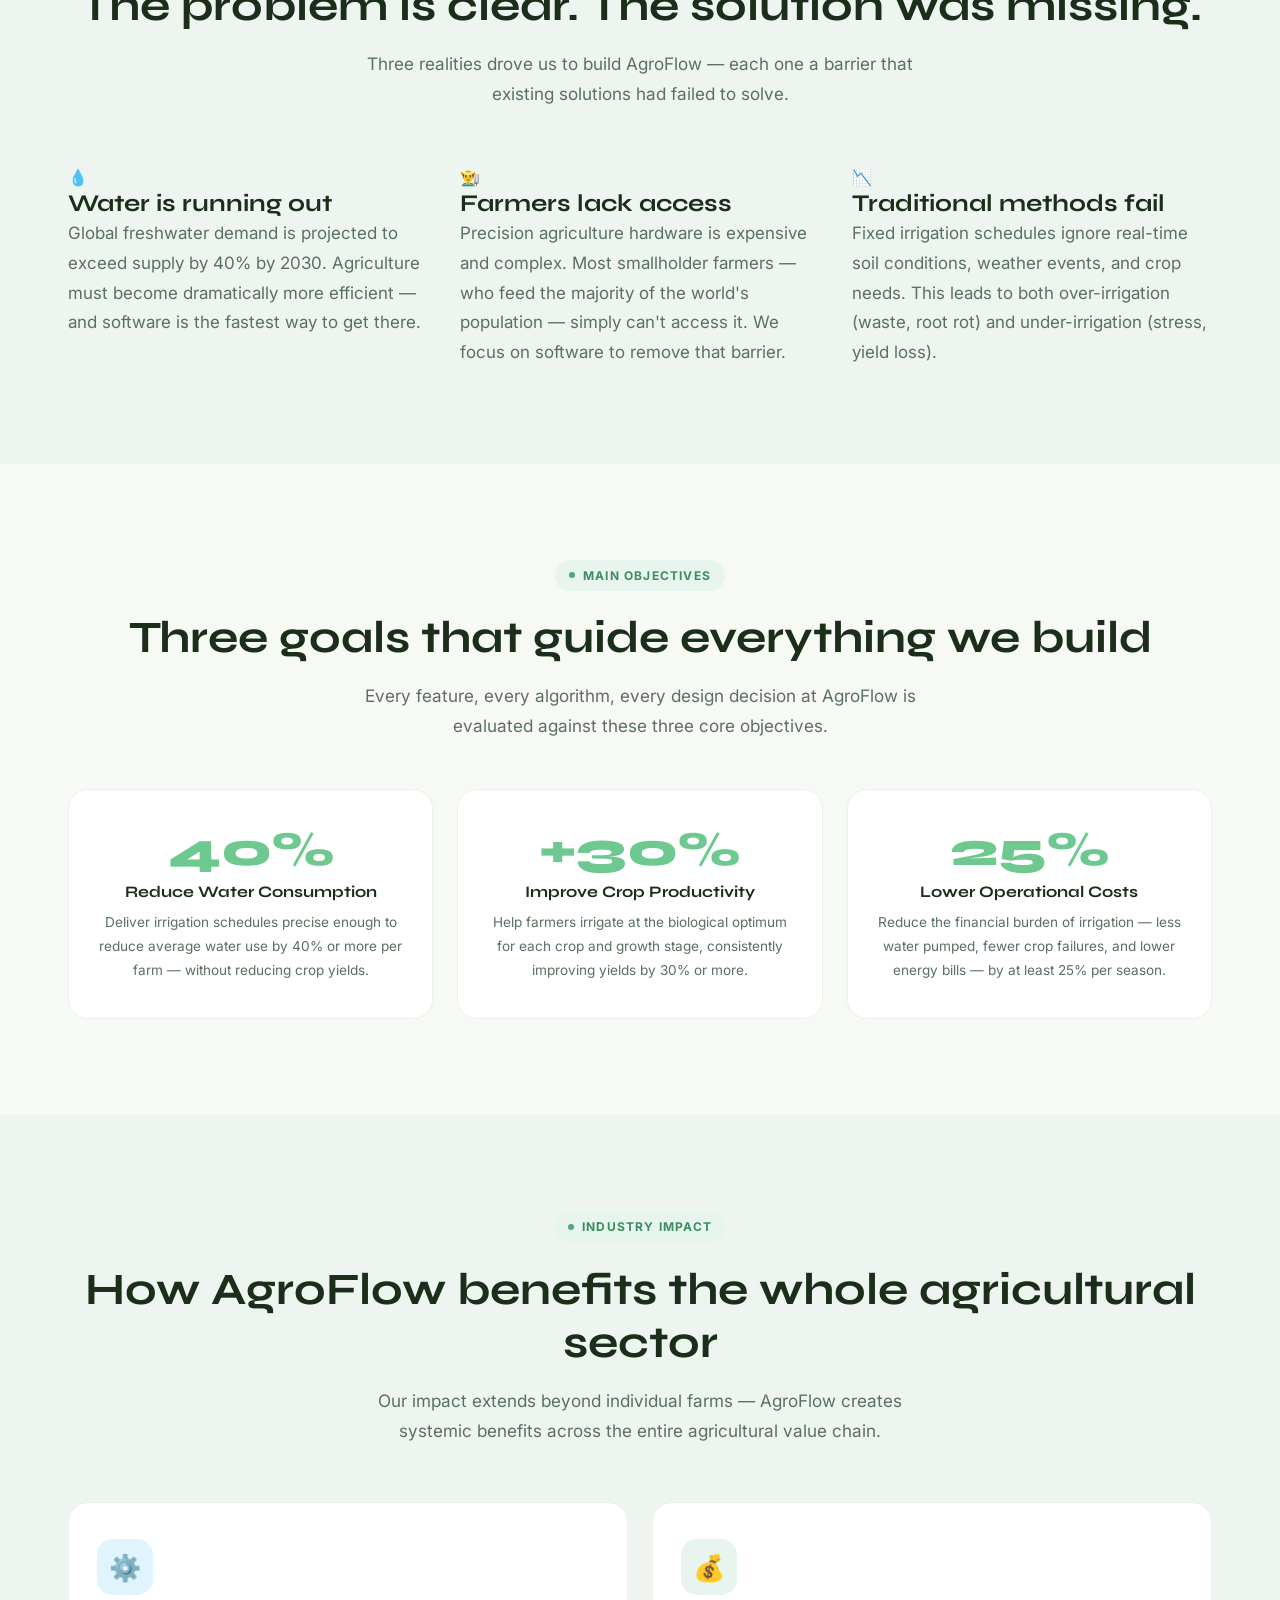
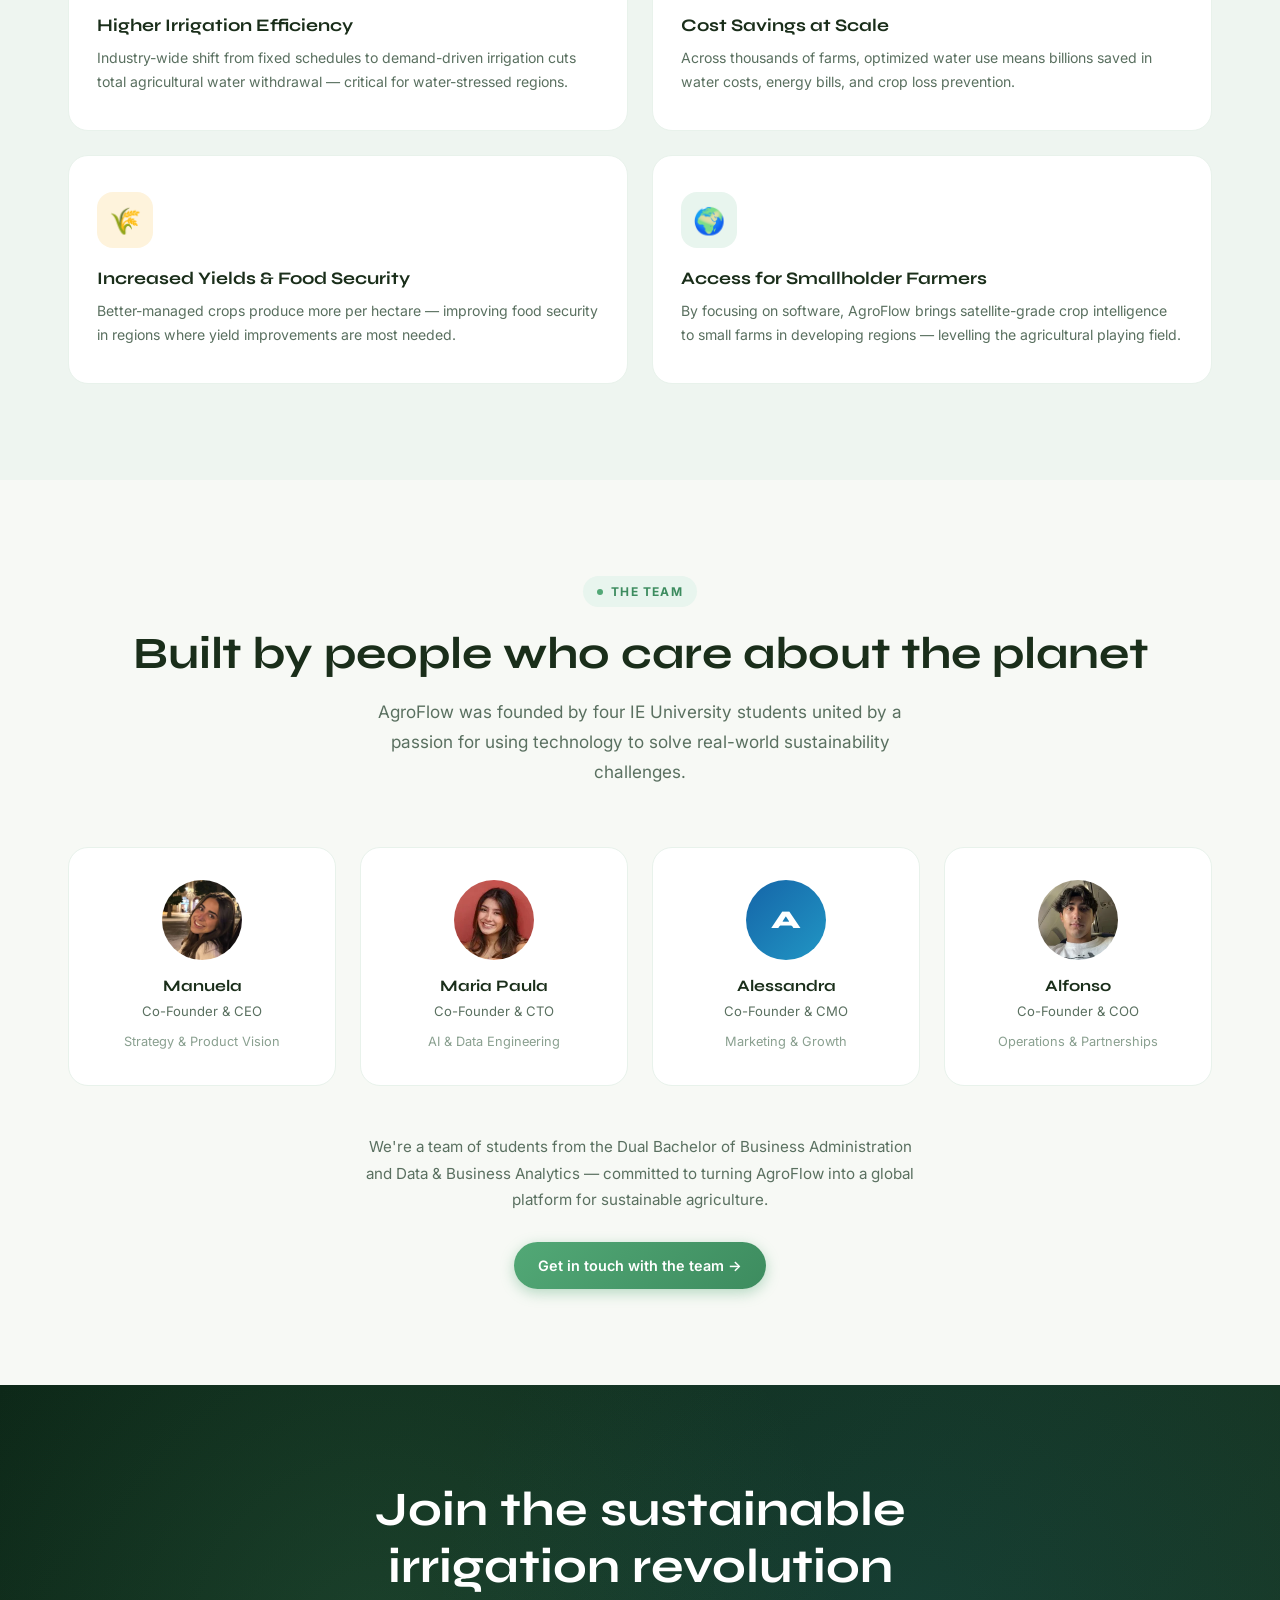
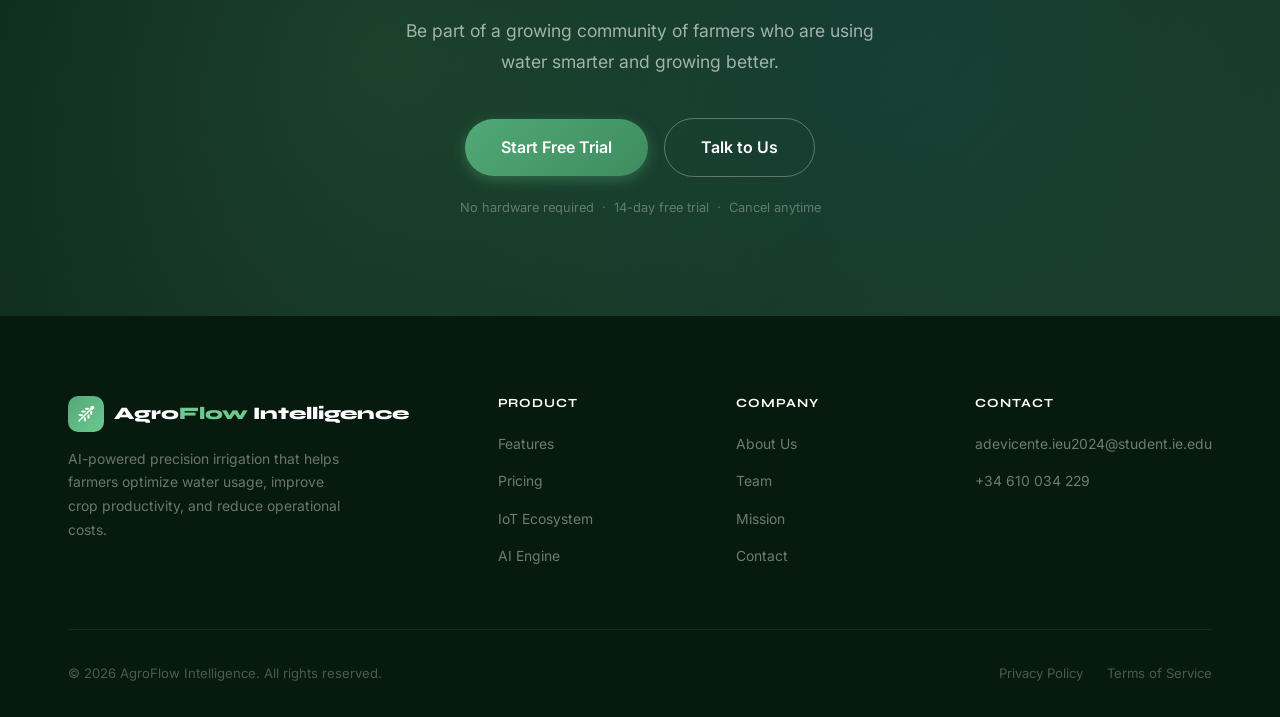
==== commit f49a01ea: "Add Crop Protection Intelligence feature, update team section, and refresh contact info - Add drone-" ====
--- a/pages/about.html
+++ b/pages/about.html
@@ -59,6 +59,8 @@
           <p>Water scarcity is one of the defining challenges of our generation. Agriculture consumes over 70% of the world's freshwater — and the majority of that water is wasted through inefficient, fixed-schedule irrigation practices that haven't changed in decades.</p>
           <br/>
           <p>AgroFlow's mission is to put real-time AI-powered intelligence into the hands of every farmer — not just large agribusinesses with million-dollar infrastructure budgets. By focusing on software rather than hardware, we've made precision irrigation accessible, affordable, and immediate.</p>
+          <br/>
+          <p>Our vision extends beyond water: we are building toward <strong>complete crop health management</strong> — an AI platform that protects crops from both drought and pest threats, combining satellite data, soil sensors, and drone imagery into a single intelligence layer for every farm on the planet.</p>
         </div>
         <div class="fade-up delay-1">
           <div style="display:grid; grid-template-columns:1fr 1fr; gap:20px;">
@@ -187,35 +189,35 @@
 
       <div class="team-grid">
         <div class="team-card fade-up">
-          <div class="team-avatar" style="background: linear-gradient(135deg, var(--green-600), var(--green-500));">M</div>
+          <img src="../images/team/manuela.jpg" alt="Manuela" class="team-avatar" style="object-fit:cover;" />
           <h4>Manuela</h4>
           <p>Co-Founder &amp; CEO</p>
           <p style="margin-top:8px; font-size:0.8rem; color:var(--text-light);">Strategy &amp; Product Vision</p>
         </div>
         <div class="team-card fade-up delay-1">
+          <img src="../images/team/maria-paula.jpg" alt="Maria Paula" class="team-avatar" style="object-fit:cover;" />
+          <h4>Maria Paula</h4>
+          <p>Co-Founder &amp; CTO</p>
+          <p style="margin-top:8px; font-size:0.8rem; color:var(--text-light);">AI &amp; Data Engineering</p>
+        </div>
+        <div class="team-card fade-up delay-2">
           <div class="team-avatar" style="background: linear-gradient(135deg, var(--blue-700), var(--blue-500));">A</div>
           <h4>Alessandra</h4>
-          <p>Co-Founder &amp; CTO</p>
-          <p style="margin-top:8px; font-size:0.8rem; color:var(--text-light);">AI &amp; Data Engineering</p>
-        </div>
-        <div class="team-card fade-up delay-2">
-          <div class="team-avatar" style="background: linear-gradient(135deg, var(--green-700), var(--blue-500));">A</div>
+          <p>Co-Founder &amp; CMO</p>
+          <p style="margin-top:8px; font-size:0.8rem; color:var(--text-light);">Marketing &amp; Growth</p>
+        </div>
+        <div class="team-card fade-up delay-3">
+          <img src="../images/team/alfonso.jpg" alt="Alfonso" class="team-avatar" style="object-fit:cover;" />
           <h4>Alfonso</h4>
           <p>Co-Founder &amp; COO</p>
           <p style="margin-top:8px; font-size:0.8rem; color:var(--text-light);">Operations &amp; Partnerships</p>
         </div>
-        <div class="team-card fade-up delay-3">
-          <div class="team-avatar" style="background: linear-gradient(135deg, #c05f3c, #e07855);">M</div>
-          <h4>Maria Paula</h4>
-          <p>Co-Founder &amp; CMO</p>
-          <p style="margin-top:8px; font-size:0.8rem; color:var(--text-light);">Marketing &amp; Growth</p>
-        </div>
       </div>
 
       <div style="text-align:center; margin-top:48px;">
         <p style="max-width:560px; margin: 0 auto 28px; font-size:0.95rem;">
-          We're a team of driven students from IE University's Bachelor in Digital Business &amp; Technology program —
-          committed to turning AgroFlow from a class project into a global platform for sustainable agriculture.
+          We're a team of students from the Dual Bachelor of Business Administration and Data &amp; Business Analytics —
+          committed to turning AgroFlow into a global platform for sustainable agriculture.
         </p>
         <a href="contact.html" class="btn btn-primary">Get in touch with the team →</a>
       </div>
@@ -267,8 +269,8 @@
         <div class="footer-col">
           <h5>Contact</h5>
           <ul>
-            <li><a href="mailto:agroF@gmail.com">agroF@gmail.com</a></li>
-            <li><a href="tel:+34683708065">+34 683 708 065</a></li>
+            <li><a href="mailto:adevicente.ieu2024@student.ie.edu">adevicente.ieu2024@student.ie.edu</a></li>
+            <li><a href="tel:+34610034229">+34 610 034 229</a></li>
           </ul>
         </div>
       </div>
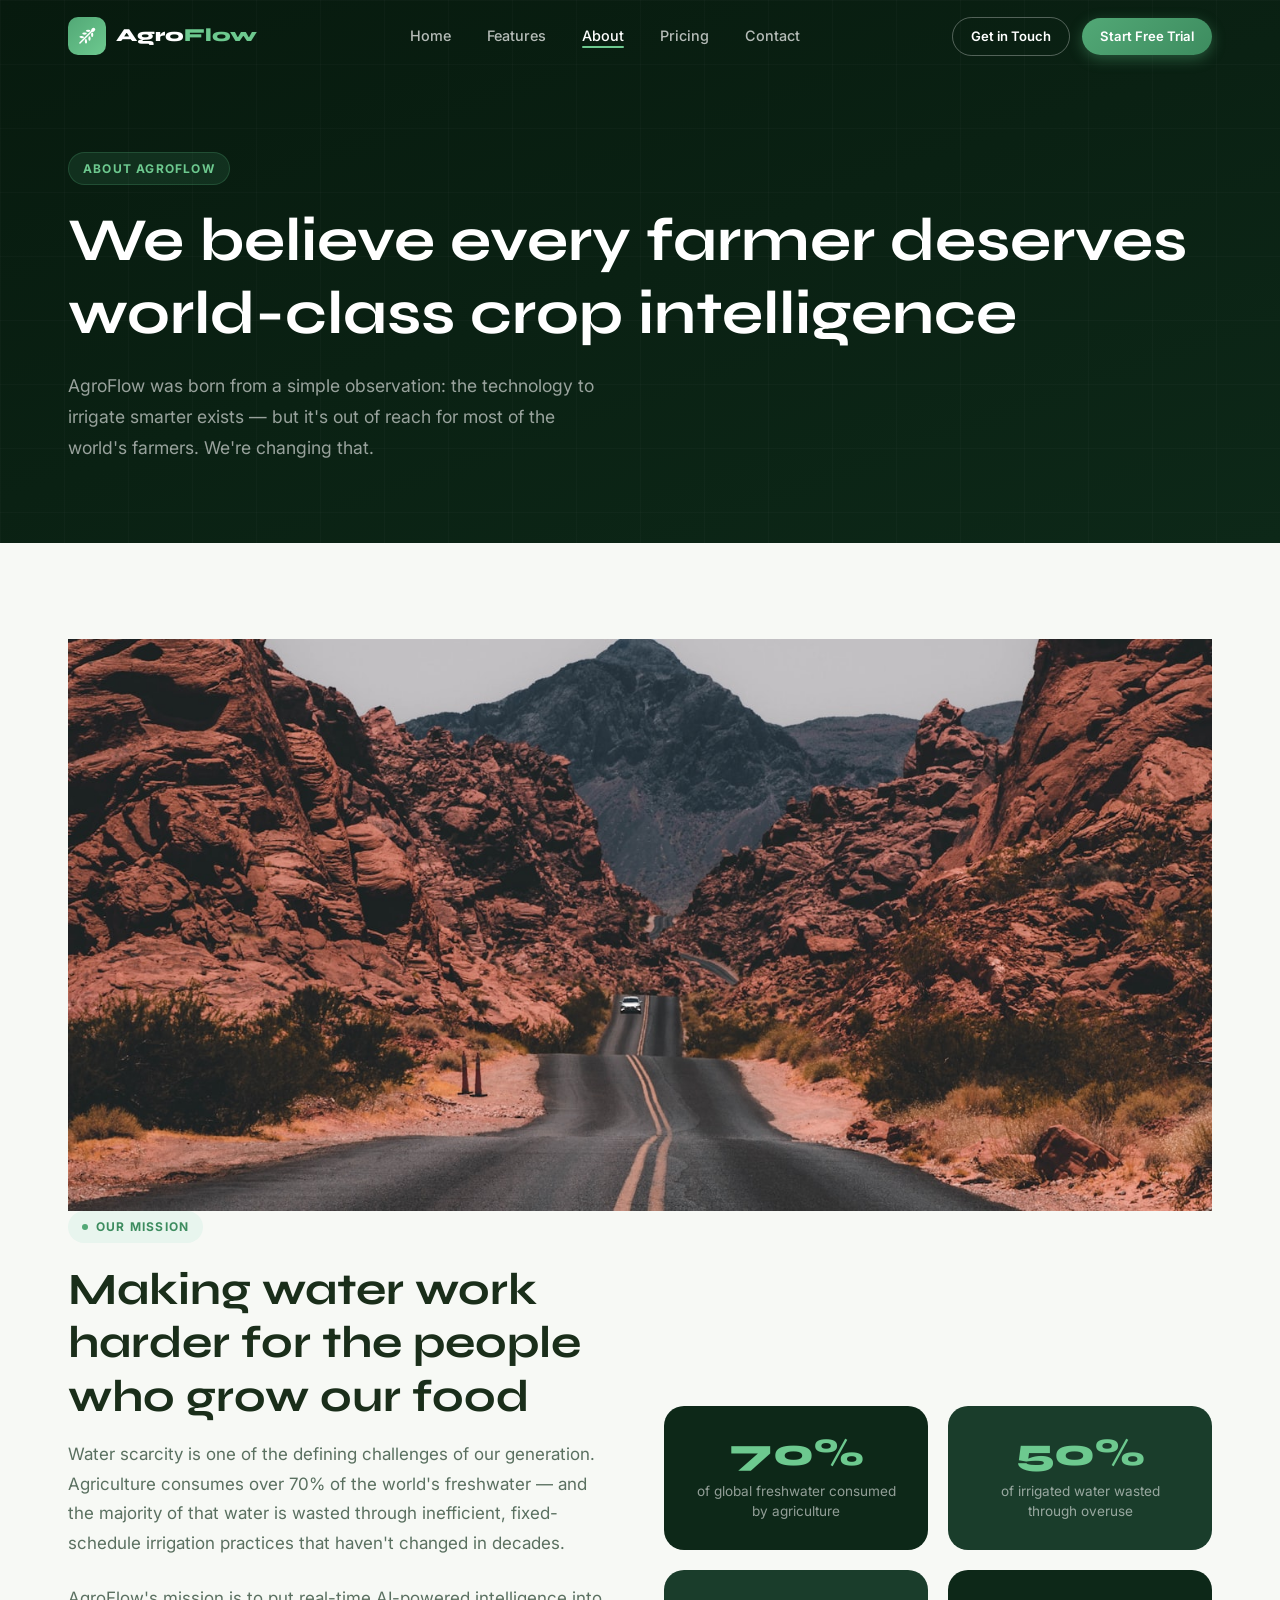
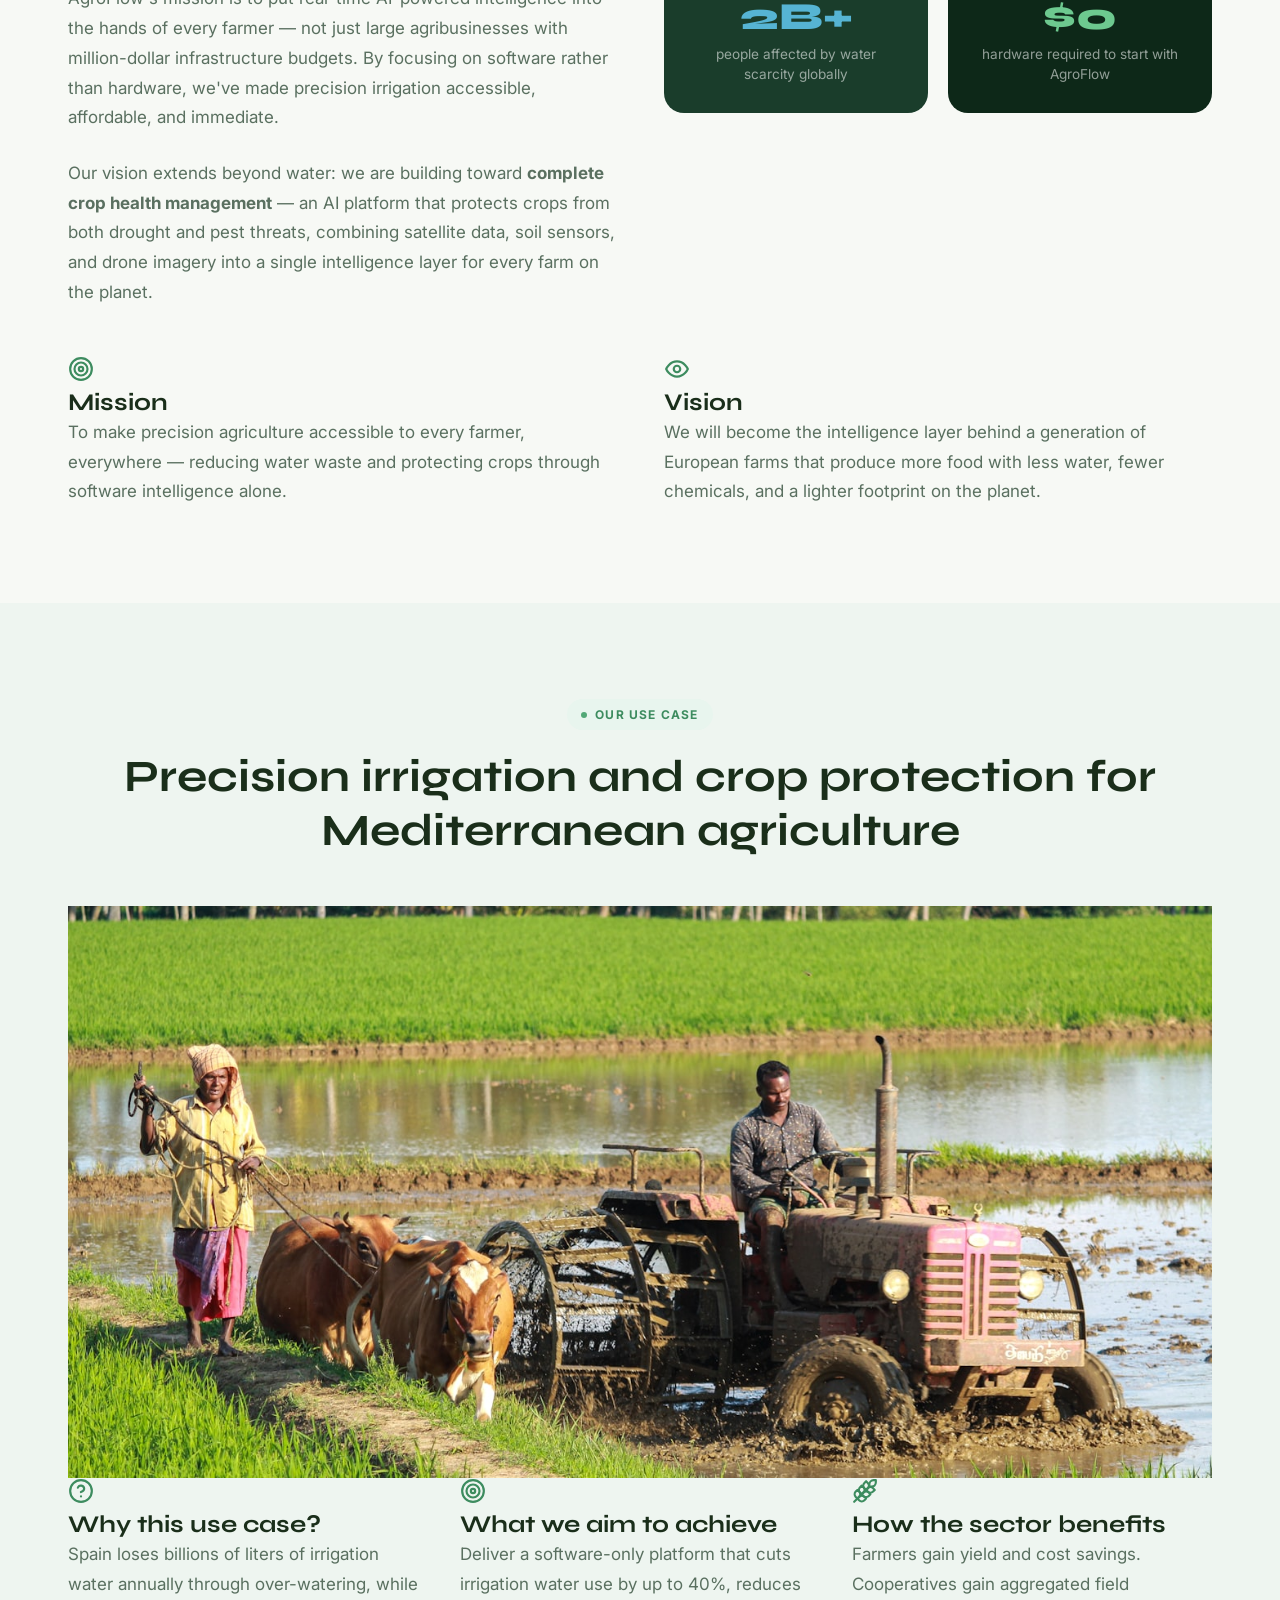
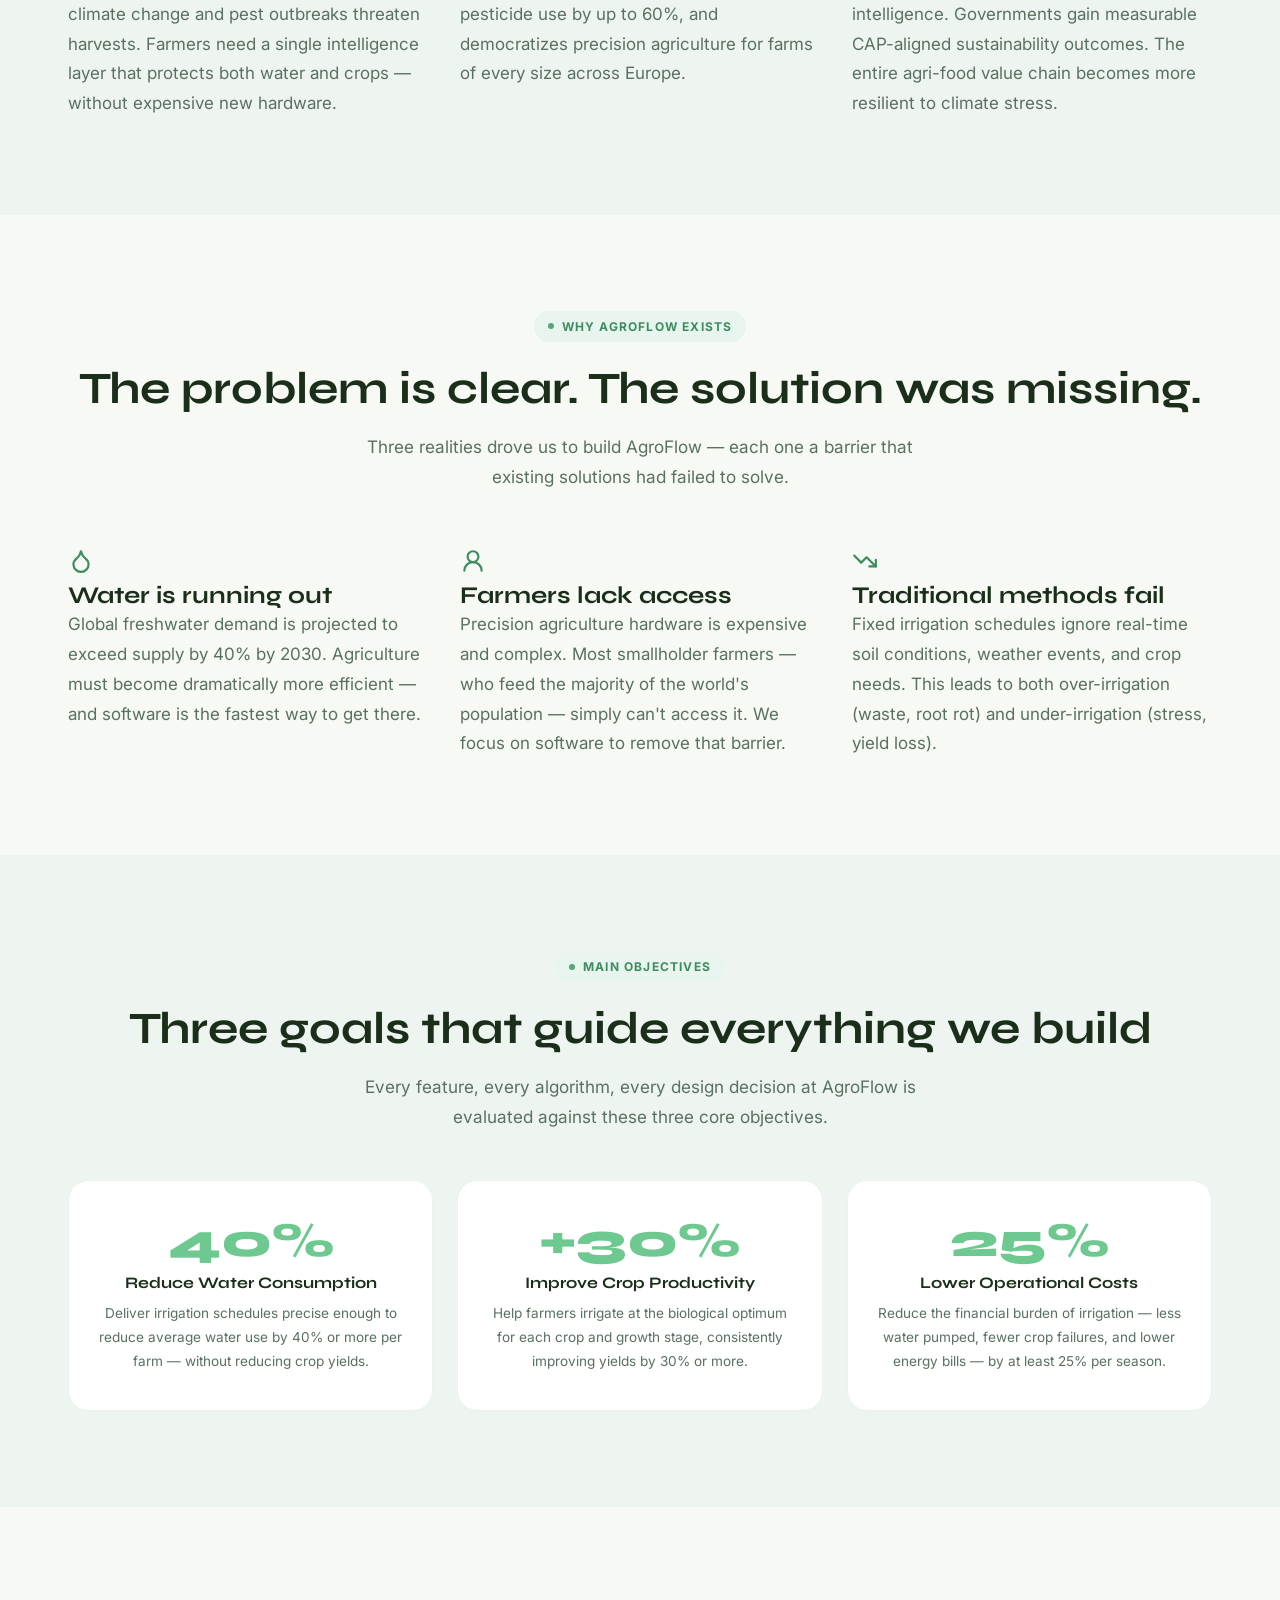
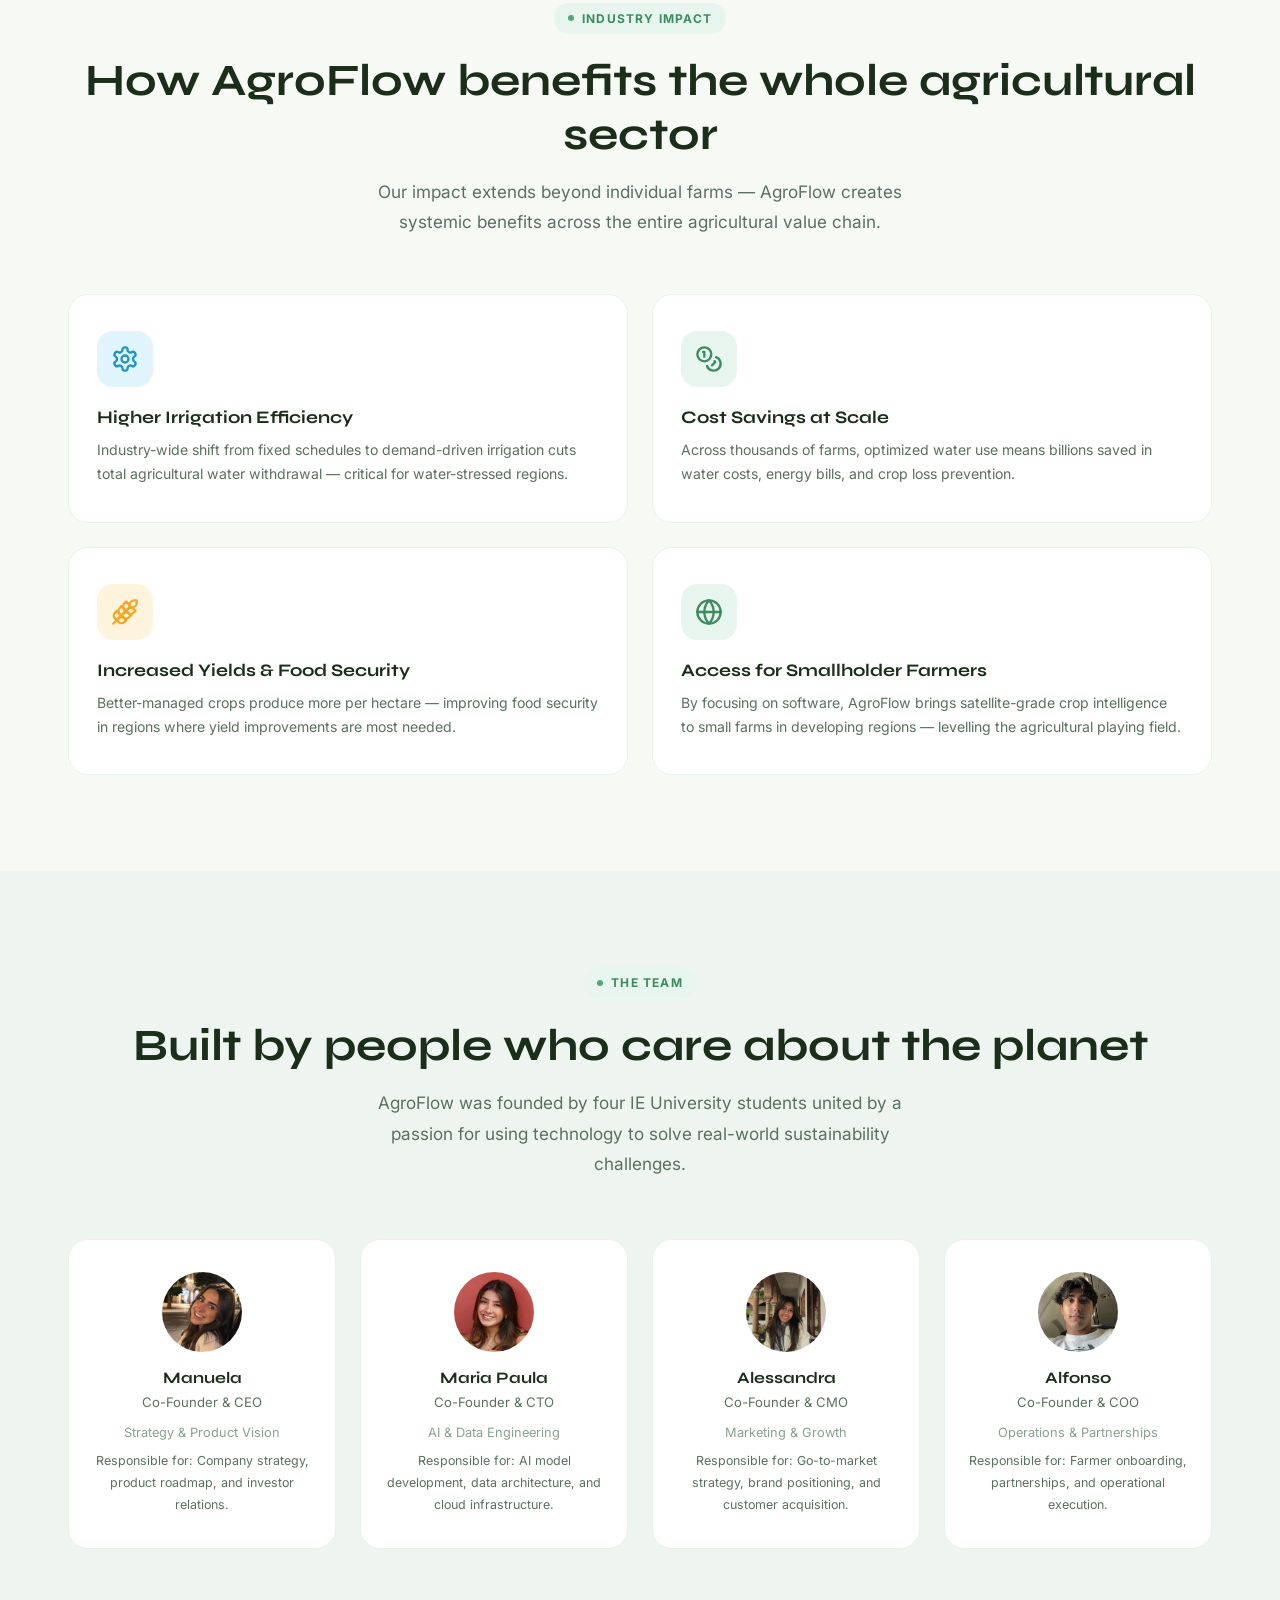
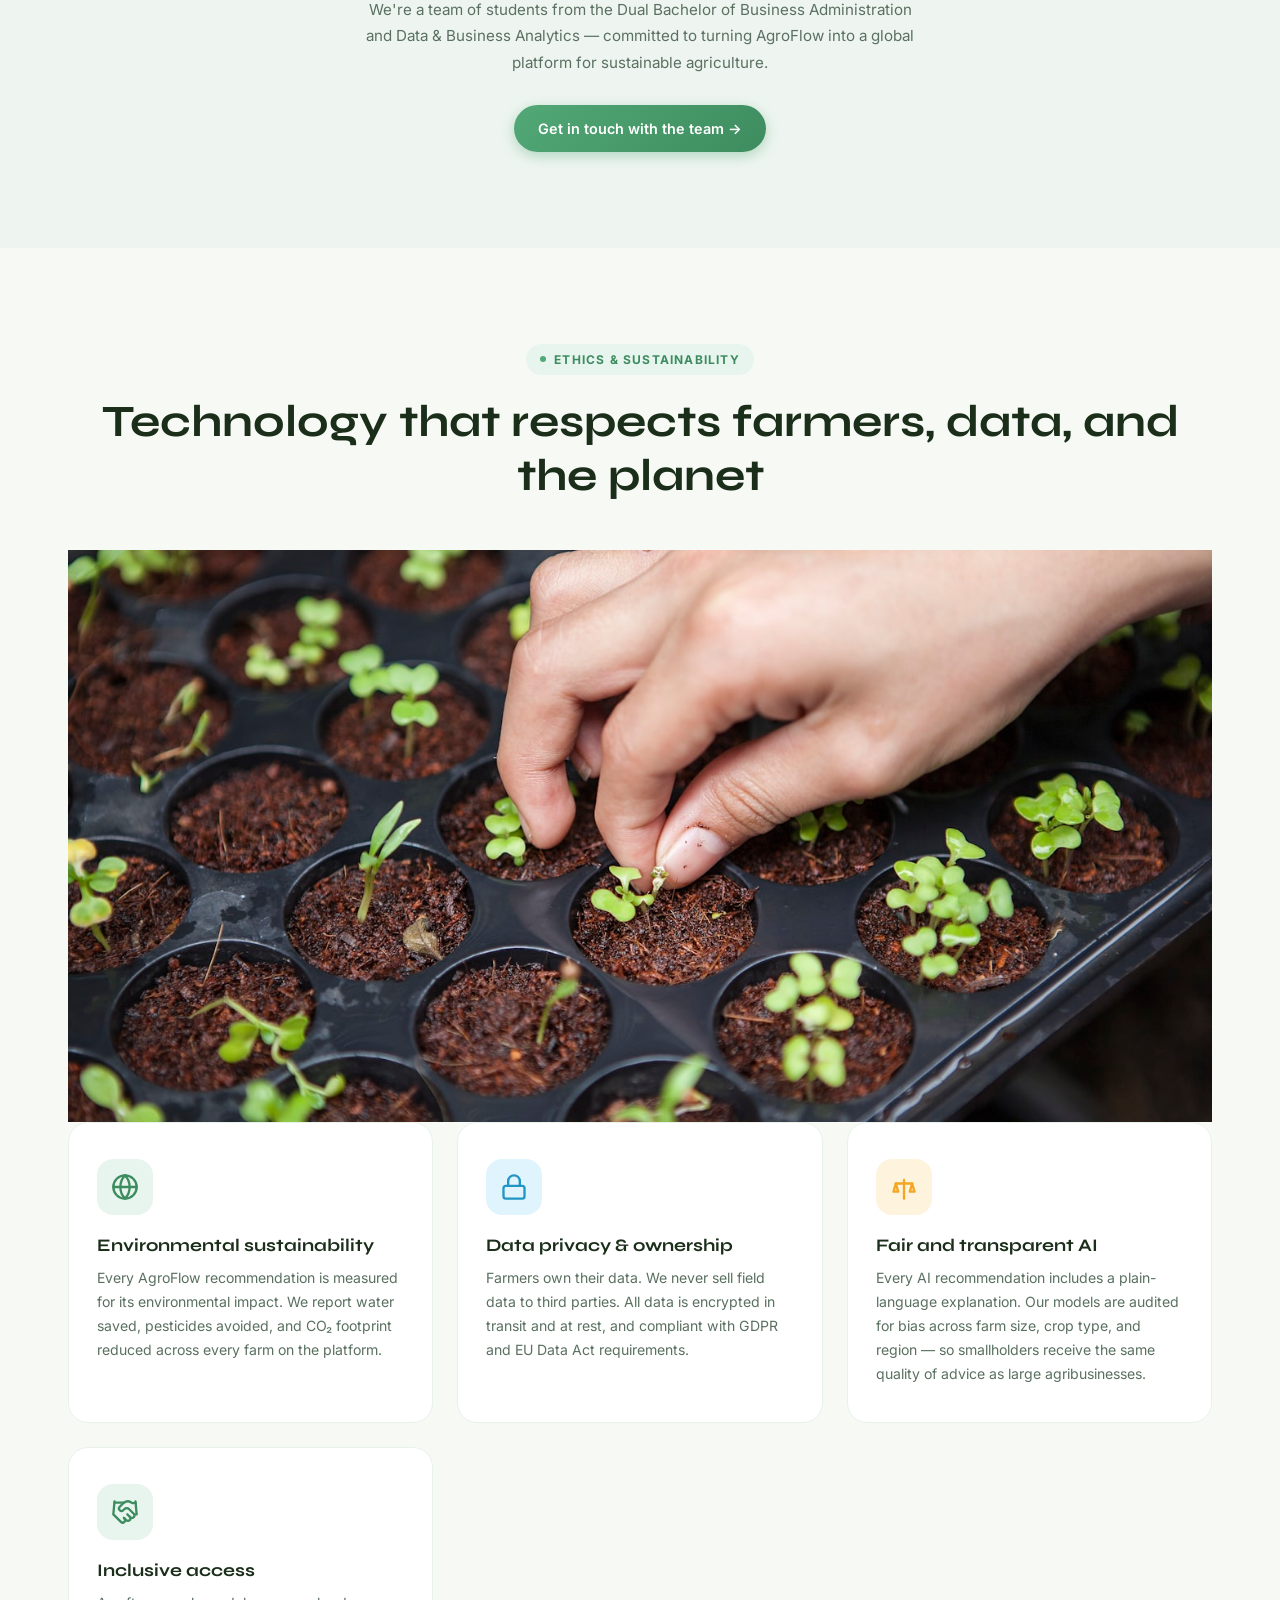
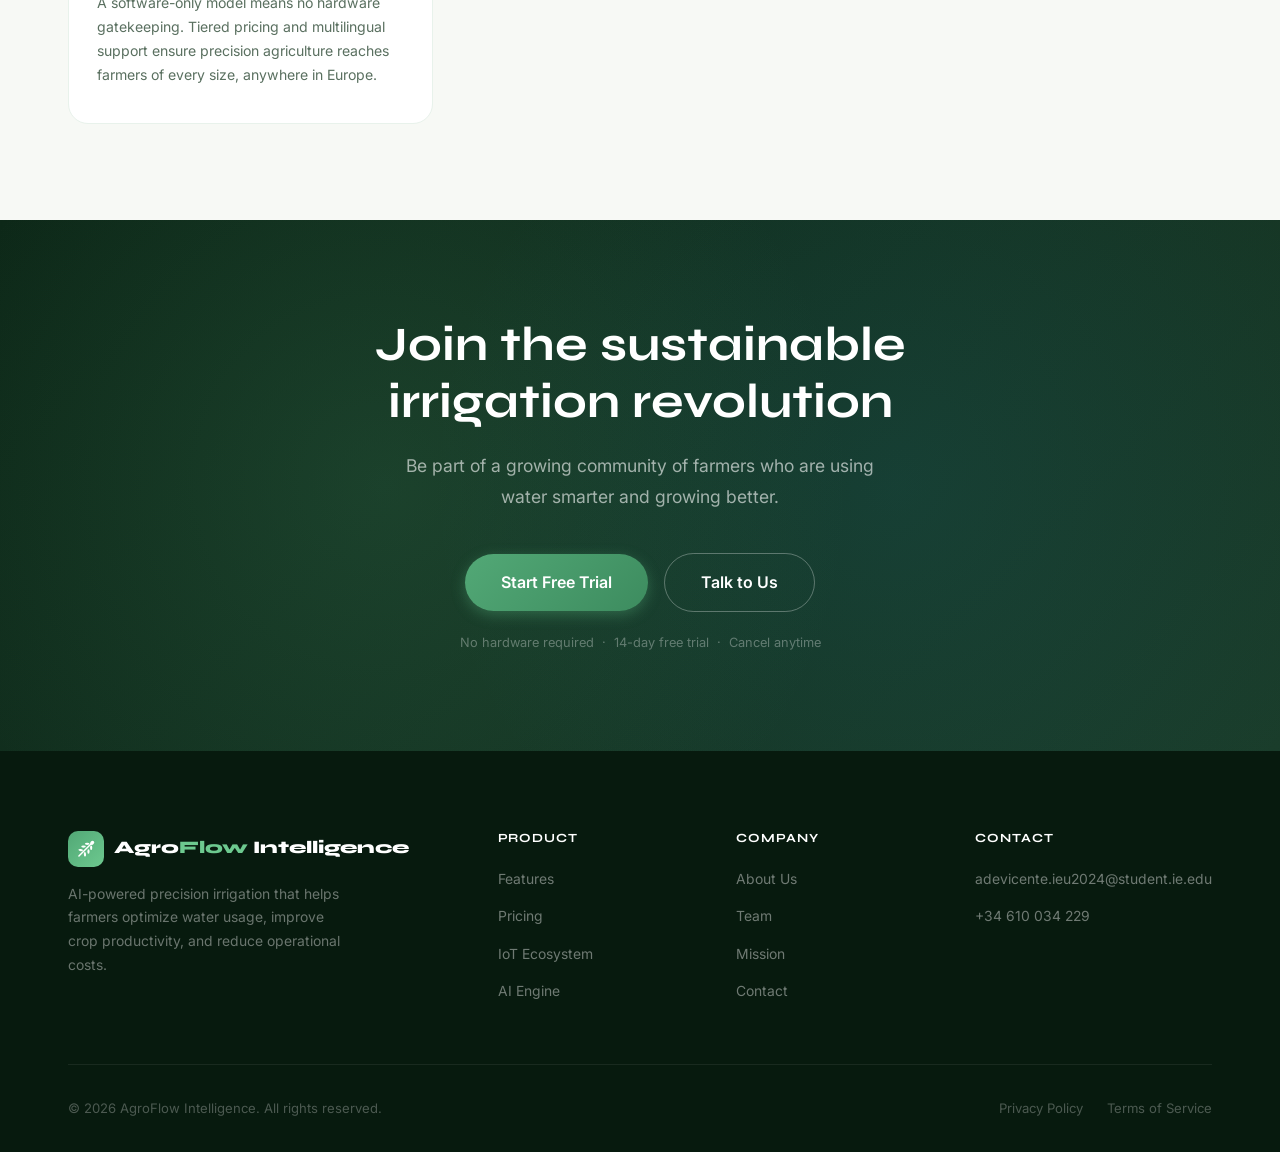
==== commit d54a02e5: "Expand content across all inner pages and add site images - About: add sunset-field banner, mission/" ====
--- a/pages/about.html
+++ b/pages/about.html
@@ -52,6 +52,8 @@
   <!-- MISSION -->
   <section class="section" id="mission">
     <div class="container">
+      <!-- Unsplash search: "farm field golden hour sunset olive trees" → ../images/about/sunset-field.webp -->
+      <img src="../images/about/sunset-field.webp" alt="Farm field at sunset representing AgroFlow's vision for the future" loading="lazy" class="section-img-banner" />
       <div class="grid-2">
         <div class="fade-up">
           <div class="section-label">Our Mission</div>
@@ -83,11 +85,64 @@
           </div>
         </div>
       </div>
+
+      <div class="grid-2" style="margin-top:48px;">
+        <div class="card fade-up">
+          <div class="card-icon">
+            <svg xmlns="http://www.w3.org/2000/svg" width="26" height="26" viewBox="0 0 24 24" fill="none" stroke="var(--green-600)" stroke-width="2" stroke-linecap="round" stroke-linejoin="round" aria-hidden="true"><circle cx="12" cy="12" r="10"/><circle cx="12" cy="12" r="6"/><circle cx="12" cy="12" r="2"/></svg>
+          </div>
+          <h3>Mission</h3>
+          <p>To make precision agriculture accessible to every farmer, everywhere — reducing water waste and protecting crops through software intelligence alone.</p>
+        </div>
+        <div class="card fade-up delay-1">
+          <div class="card-icon">
+            <svg xmlns="http://www.w3.org/2000/svg" width="26" height="26" viewBox="0 0 24 24" fill="none" stroke="var(--green-600)" stroke-width="2" stroke-linecap="round" stroke-linejoin="round" aria-hidden="true"><path d="M2 12s3-7 10-7 10 7 10 7-3 7-10 7-10-7-10-7Z"/><circle cx="12" cy="12" r="3"/></svg>
+          </div>
+          <h3>Vision</h3>
+          <p>We will become the intelligence layer behind a generation of European farms that produce more food with less water, fewer chemicals, and a lighter footprint on the planet.</p>
+        </div>
+      </div>
+    </div>
+  </section>
+
+  <!-- USE CASE -->
+  <section class="section section-alt">
+    <div class="container">
+      <div class="text-center">
+        <div class="section-label">Our Use Case</div>
+        <h2 class="section-title">Precision irrigation and crop protection for Mediterranean agriculture</h2>
+      </div>
+      <!-- Unsplash search: "olive grove spain vineyard mediterranean agriculture" → ../images/about/spanish-agriculture.webp -->
+      <img src="../images/about/spanish-agriculture.webp" alt="Mediterranean olive grove or vineyard representing Spanish agriculture" loading="lazy" class="section-img-banner" style="margin-top:48px;" />
+
+      <div class="grid-3" style="margin-top:0;">
+        <div class="card fade-up">
+          <div class="card-icon">
+            <svg xmlns="http://www.w3.org/2000/svg" width="26" height="26" viewBox="0 0 24 24" fill="none" stroke="var(--green-600)" stroke-width="2" stroke-linecap="round" stroke-linejoin="round" aria-hidden="true"><circle cx="12" cy="12" r="10"/><path d="M9.09 9a3 3 0 0 1 5.83 1c0 2-3 3-3 3"/><path d="M12 17h.01"/></svg>
+          </div>
+          <h3>Why this use case?</h3>
+          <p>Spain loses billions of liters of irrigation water annually through over-watering, while climate change and pest outbreaks threaten harvests. Farmers need a single intelligence layer that protects both water and crops — without expensive new hardware.</p>
+        </div>
+        <div class="card fade-up delay-1">
+          <div class="card-icon">
+            <svg xmlns="http://www.w3.org/2000/svg" width="26" height="26" viewBox="0 0 24 24" fill="none" stroke="var(--green-600)" stroke-width="2" stroke-linecap="round" stroke-linejoin="round" aria-hidden="true"><circle cx="12" cy="12" r="10"/><circle cx="12" cy="12" r="6"/><circle cx="12" cy="12" r="2"/></svg>
+          </div>
+          <h3>What we aim to achieve</h3>
+          <p>Deliver a software-only platform that cuts irrigation water use by up to 40%, reduces pesticide use by up to 60%, and democratizes precision agriculture for farms of every size across Europe.</p>
+        </div>
+        <div class="card fade-up delay-2">
+          <div class="card-icon">
+            <svg xmlns="http://www.w3.org/2000/svg" width="26" height="26" viewBox="0 0 24 24" fill="none" stroke="var(--green-600)" stroke-width="2" stroke-linecap="round" stroke-linejoin="round" aria-hidden="true"><path d="M2 22 16 8"/><path d="M3.47 12.53 5 11l1.53 1.53a3.5 3.5 0 0 1 0 4.94L5 19l-1.53-1.53a3.5 3.5 0 0 1 0-4.94z"/><path d="M7.47 8.53 9 7l1.53 1.53a3.5 3.5 0 0 1 0 4.94L9 15l-1.53-1.53a3.5 3.5 0 0 1 0-4.94z"/><path d="M11.47 4.53 13 3l1.53 1.53a3.5 3.5 0 0 1 0 4.94L13 11l-1.53-1.53a3.5 3.5 0 0 1 0-4.94z"/><path d="M20 2h2v2a4 4 0 0 1-4 4h-2V6a4 4 0 0 1 4-4z"/><path d="M11.47 17.47 13 19l-1.53 1.53a3.5 3.5 0 0 1-4.94 0L5 19l1.53-1.53a3.5 3.5 0 0 1 4.94 0z"/><path d="M15.47 13.47 17 15l-1.53 1.53a3.5 3.5 0 0 1-4.94 0L9 15l1.53-1.53a3.5 3.5 0 0 1 4.94 0z"/><path d="M19.47 9.47 21 11l-1.53 1.53a3.5 3.5 0 0 1-4.94 0L13 11l1.53-1.53a3.5 3.5 0 0 1 4.94 0z"/></svg>
+          </div>
+          <h3>How the sector benefits</h3>
+          <p>Farmers gain yield and cost savings. Cooperatives gain aggregated field intelligence. Governments gain measurable CAP-aligned sustainability outcomes. The entire agri-food value chain becomes more resilient to climate stress.</p>
+        </div>
+      </div>
     </div>
   </section>
 
   <!-- WHY -->
-  <section class="section section-alt">
+  <section class="section">
     <div class="container">
       <div class="text-center">
         <div class="section-label">Why AgroFlow Exists</div>
@@ -97,17 +152,23 @@
 
       <div class="grid-3" style="margin-top:56px;">
         <div class="card fade-up">
-          <div class="card-icon">💧</div>
+          <div class="card-icon">
+            <svg xmlns="http://www.w3.org/2000/svg" width="26" height="26" viewBox="0 0 24 24" fill="none" stroke="var(--green-600)" stroke-width="2" stroke-linecap="round" stroke-linejoin="round" aria-hidden="true"><path d="M12 22a7 7 0 0 0 7-7c0-2-1-3.9-3-5.5s-3.5-4-4-6.5c-.5 2.5-2 4.9-4 6.5C6 11.1 5 13 5 15a7 7 0 0 0 7 7z"/></svg>
+          </div>
           <h3>Water is running out</h3>
           <p>Global freshwater demand is projected to exceed supply by 40% by 2030. Agriculture must become dramatically more efficient — and software is the fastest way to get there.</p>
         </div>
         <div class="card fade-up delay-1">
-          <div class="card-icon">👨‍🌾</div>
+          <div class="card-icon">
+            <svg xmlns="http://www.w3.org/2000/svg" width="26" height="26" viewBox="0 0 24 24" fill="none" stroke="var(--green-600)" stroke-width="2" stroke-linecap="round" stroke-linejoin="round" aria-hidden="true"><circle cx="12" cy="8" r="5"/><path d="M20 21a8 8 0 1 0-16 0"/></svg>
+          </div>
           <h3>Farmers lack access</h3>
           <p>Precision agriculture hardware is expensive and complex. Most smallholder farmers — who feed the majority of the world's population — simply can't access it. We focus on software to remove that barrier.</p>
         </div>
         <div class="card fade-up delay-2">
-          <div class="card-icon">📉</div>
+          <div class="card-icon">
+            <svg xmlns="http://www.w3.org/2000/svg" width="26" height="26" viewBox="0 0 24 24" fill="none" stroke="var(--green-600)" stroke-width="2" stroke-linecap="round" stroke-linejoin="round" aria-hidden="true"><polyline points="22 17 13.5 8.5 8.5 13.5 2 7"/><polyline points="16 17 22 17 22 11"/></svg>
+          </div>
           <h3>Traditional methods fail</h3>
           <p>Fixed irrigation schedules ignore real-time soil conditions, weather events, and crop needs. This leads to both over-irrigation (waste, root rot) and under-irrigation (stress, yield loss).</p>
         </div>
@@ -116,7 +177,7 @@
   </section>
 
   <!-- OBJECTIVES -->
-  <section class="section" id="objectives">
+  <section class="section section-alt" id="objectives">
     <div class="container">
       <div class="text-center">
         <div class="section-label">Main Objectives</div>
@@ -145,7 +206,7 @@
   </section>
 
   <!-- INDUSTRY BENEFITS -->
-  <section class="section section-alt">
+  <section class="section">
     <div class="container">
       <div class="text-center">
         <div class="section-label">Industry Impact</div>
@@ -155,22 +216,30 @@
 
       <div style="display:grid; grid-template-columns: repeat(2,1fr); gap:24px; margin-top:56px;">
         <div class="benefit-card fade-up">
-          <div class="benefit-icon bg-blue-light">⚙️</div>
+          <div class="benefit-icon bg-blue-light">
+            <svg xmlns="http://www.w3.org/2000/svg" width="28" height="28" viewBox="0 0 24 24" fill="none" stroke="var(--blue-500)" stroke-width="2" stroke-linecap="round" stroke-linejoin="round" aria-hidden="true"><path d="M12.22 2h-.44a2 2 0 0 0-2 2v.18a2 2 0 0 1-1 1.73l-.43.25a2 2 0 0 1-2 0l-.15-.08a2 2 0 0 0-2.73.73l-.22.38a2 2 0 0 0 .73 2.73l.15.1a2 2 0 0 1 1 1.72v.51a2 2 0 0 1-1 1.74l-.15.09a2 2 0 0 0-.73 2.73l.22.38a2 2 0 0 0 2.73.73l.15-.08a2 2 0 0 1 2 0l.43.25a2 2 0 0 1 1 1.73V20a2 2 0 0 0 2 2h.44a2 2 0 0 0 2-2v-.18a2 2 0 0 1 1-1.73l.43-.25a2 2 0 0 1 2 0l.15.08a2 2 0 0 0 2.73-.73l.22-.39a2 2 0 0 0-.73-2.73l-.15-.08a2 2 0 0 1-1-1.74v-.5a2 2 0 0 1 1-1.74l.15-.09a2 2 0 0 0 .73-2.73l-.22-.38a2 2 0 0 0-2.73-.73l-.15.08a2 2 0 0 1-2 0l-.43-.25a2 2 0 0 1-1-1.73V4a2 2 0 0 0-2-2z"/><circle cx="12" cy="12" r="3"/></svg>
+          </div>
           <h3>Higher Irrigation Efficiency</h3>
           <p>Industry-wide shift from fixed schedules to demand-driven irrigation cuts total agricultural water withdrawal — critical for water-stressed regions.</p>
         </div>
         <div class="benefit-card fade-up delay-1">
-          <div class="benefit-icon bg-green-light">💰</div>
+          <div class="benefit-icon bg-green-light">
+            <svg xmlns="http://www.w3.org/2000/svg" width="28" height="28" viewBox="0 0 24 24" fill="none" stroke="var(--green-600)" stroke-width="2" stroke-linecap="round" stroke-linejoin="round" aria-hidden="true"><circle cx="8" cy="8" r="6"/><path d="M18.09 10.37A6 6 0 1 1 10.34 18"/><path d="M7 6h1v4"/><path d="m16.71 13.88.7.71-2.82 2.82"/></svg>
+          </div>
           <h3>Cost Savings at Scale</h3>
           <p>Across thousands of farms, optimized water use means billions saved in water costs, energy bills, and crop loss prevention.</p>
         </div>
         <div class="benefit-card fade-up delay-2">
-          <div class="benefit-icon bg-amber-light">🌾</div>
-          <h3>Increased Yields & Food Security</h3>
+          <div class="benefit-icon bg-amber-light">
+            <svg xmlns="http://www.w3.org/2000/svg" width="28" height="28" viewBox="0 0 24 24" fill="none" stroke="var(--amber-500)" stroke-width="2" stroke-linecap="round" stroke-linejoin="round" aria-hidden="true"><path d="M2 22 16 8"/><path d="M3.47 12.53 5 11l1.53 1.53a3.5 3.5 0 0 1 0 4.94L5 19l-1.53-1.53a3.5 3.5 0 0 1 0-4.94z"/><path d="M7.47 8.53 9 7l1.53 1.53a3.5 3.5 0 0 1 0 4.94L9 15l-1.53-1.53a3.5 3.5 0 0 1 0-4.94z"/><path d="M11.47 4.53 13 3l1.53 1.53a3.5 3.5 0 0 1 0 4.94L13 11l-1.53-1.53a3.5 3.5 0 0 1 0-4.94z"/><path d="M20 2h2v2a4 4 0 0 1-4 4h-2V6a4 4 0 0 1 4-4z"/><path d="M11.47 17.47 13 19l-1.53 1.53a3.5 3.5 0 0 1-4.94 0L5 19l1.53-1.53a3.5 3.5 0 0 1 4.94 0z"/><path d="M15.47 13.47 17 15l-1.53 1.53a3.5 3.5 0 0 1-4.94 0L9 15l1.53-1.53a3.5 3.5 0 0 1 4.94 0z"/><path d="M19.47 9.47 21 11l-1.53 1.53a3.5 3.5 0 0 1-4.94 0L13 11l1.53-1.53a3.5 3.5 0 0 1 4.94 0z"/></svg>
+          </div>
+          <h3>Increased Yields &amp; Food Security</h3>
           <p>Better-managed crops produce more per hectare — improving food security in regions where yield improvements are most needed.</p>
         </div>
         <div class="benefit-card fade-up delay-3">
-          <div class="benefit-icon bg-green-light">🌍</div>
+          <div class="benefit-icon bg-green-light">
+            <svg xmlns="http://www.w3.org/2000/svg" width="28" height="28" viewBox="0 0 24 24" fill="none" stroke="var(--green-600)" stroke-width="2" stroke-linecap="round" stroke-linejoin="round" aria-hidden="true"><circle cx="12" cy="12" r="10"/><path d="M12 2a14.5 14.5 0 0 0 0 20 14.5 14.5 0 0 0 0-20"/><path d="M2 12h20"/></svg>
+          </div>
           <h3>Access for Smallholder Farmers</h3>
           <p>By focusing on software, AgroFlow brings satellite-grade crop intelligence to small farms in developing regions — levelling the agricultural playing field.</p>
         </div>
@@ -179,7 +248,7 @@
   </section>
 
   <!-- TEAM -->
-  <section class="section" id="team">
+  <section class="section section-alt" id="team">
     <div class="container">
       <div class="text-center">
         <div class="section-label">The Team</div>
@@ -193,24 +262,28 @@
           <h4>Manuela</h4>
           <p>Co-Founder &amp; CEO</p>
           <p style="margin-top:8px; font-size:0.8rem; color:var(--text-light);">Strategy &amp; Product Vision</p>
+          <p style="margin-top:6px; font-size:0.78rem; color:var(--text-muted);">Responsible for: Company strategy, product roadmap, and investor relations.</p>
         </div>
         <div class="team-card fade-up delay-1">
           <img src="../images/team/maria-paula.jpg" alt="Maria Paula" class="team-avatar" style="object-fit:cover;" />
           <h4>Maria Paula</h4>
           <p>Co-Founder &amp; CTO</p>
           <p style="margin-top:8px; font-size:0.8rem; color:var(--text-light);">AI &amp; Data Engineering</p>
+          <p style="margin-top:6px; font-size:0.78rem; color:var(--text-muted);">Responsible for: AI model development, data architecture, and cloud infrastructure.</p>
         </div>
         <div class="team-card fade-up delay-2">
-          <div class="team-avatar" style="background: linear-gradient(135deg, var(--blue-700), var(--blue-500));">A</div>
+          <img src="../images/team/alessandra.jpg" alt="Alessandra" class="team-avatar" style="object-fit:cover;" />
           <h4>Alessandra</h4>
           <p>Co-Founder &amp; CMO</p>
           <p style="margin-top:8px; font-size:0.8rem; color:var(--text-light);">Marketing &amp; Growth</p>
+          <p style="margin-top:6px; font-size:0.78rem; color:var(--text-muted);">Responsible for: Go-to-market strategy, brand positioning, and customer acquisition.</p>
         </div>
         <div class="team-card fade-up delay-3">
           <img src="../images/team/alfonso.jpg" alt="Alfonso" class="team-avatar" style="object-fit:cover;" />
           <h4>Alfonso</h4>
           <p>Co-Founder &amp; COO</p>
           <p style="margin-top:8px; font-size:0.8rem; color:var(--text-light);">Operations &amp; Partnerships</p>
+          <p style="margin-top:6px; font-size:0.78rem; color:var(--text-muted);">Responsible for: Farmer onboarding, partnerships, and operational execution.</p>
         </div>
       </div>
 
@@ -220,6 +293,49 @@
           committed to turning AgroFlow into a global platform for sustainable agriculture.
         </p>
         <a href="contact.html" class="btn btn-primary">Get in touch with the team →</a>
+      </div>
+    </div>
+  </section>
+
+  <!-- ETHICS & SUSTAINABILITY -->
+  <section class="section">
+    <div class="container">
+      <div class="text-center">
+        <div class="section-label">Ethics &amp; Sustainability</div>
+        <h2 class="section-title">Technology that respects farmers, data, and the planet</h2>
+      </div>
+      <!-- Unsplash search: "hands planting seedling sustainable agriculture" → ../images/about/sustainable-farming.webp -->
+      <img src="../images/about/sustainable-farming.webp" alt="Hands planting a young crop seedling, symbolizing sustainability" loading="lazy" class="section-img-banner" style="margin-top:48px;" />
+
+      <div class="benefits-grid" style="margin-top:0;">
+        <div class="benefit-card fade-up">
+          <div class="benefit-icon bg-green-light">
+            <svg xmlns="http://www.w3.org/2000/svg" width="28" height="28" viewBox="0 0 24 24" fill="none" stroke="var(--green-600)" stroke-width="2" stroke-linecap="round" stroke-linejoin="round" aria-hidden="true"><circle cx="12" cy="12" r="10"/><path d="M12 2a14.5 14.5 0 0 0 0 20 14.5 14.5 0 0 0 0-20"/><path d="M2 12h20"/></svg>
+          </div>
+          <h3>Environmental sustainability</h3>
+          <p>Every AgroFlow recommendation is measured for its environmental impact. We report water saved, pesticides avoided, and CO₂ footprint reduced across every farm on the platform.</p>
+        </div>
+        <div class="benefit-card fade-up delay-1">
+          <div class="benefit-icon bg-blue-light">
+            <svg xmlns="http://www.w3.org/2000/svg" width="28" height="28" viewBox="0 0 24 24" fill="none" stroke="var(--blue-500)" stroke-width="2" stroke-linecap="round" stroke-linejoin="round" aria-hidden="true"><rect width="18" height="11" x="3" y="11" rx="2" ry="2"/><path d="M7 11V7a5 5 0 0 1 10 0v4"/></svg>
+          </div>
+          <h3>Data privacy &amp; ownership</h3>
+          <p>Farmers own their data. We never sell field data to third parties. All data is encrypted in transit and at rest, and compliant with GDPR and EU Data Act requirements.</p>
+        </div>
+        <div class="benefit-card fade-up delay-2">
+          <div class="benefit-icon bg-amber-light">
+            <svg xmlns="http://www.w3.org/2000/svg" width="28" height="28" viewBox="0 0 24 24" fill="none" stroke="var(--amber-500)" stroke-width="2" stroke-linecap="round" stroke-linejoin="round" aria-hidden="true"><path d="M12 22V6"/><path d="M5 9h14"/><path d="M5 9 3 16h4l-2-7"/><path d="M19 9l2 7h-4l2-7"/></svg>
+          </div>
+          <h3>Fair and transparent AI</h3>
+          <p>Every AI recommendation includes a plain-language explanation. Our models are audited for bias across farm size, crop type, and region — so smallholders receive the same quality of advice as large agribusinesses.</p>
+        </div>
+        <div class="benefit-card fade-up delay-3">
+          <div class="benefit-icon bg-green-light">
+            <svg xmlns="http://www.w3.org/2000/svg" width="28" height="28" viewBox="0 0 24 24" fill="none" stroke="var(--green-600)" stroke-width="2" stroke-linecap="round" stroke-linejoin="round" aria-hidden="true"><path d="m11 17 2 2a1 1 0 1 0 3-3"/><path d="m14 14 2.5 2.5a1 1 0 1 0 3-3l-3.88-3.88a3 3 0 0 0-4.24 0l-.88.88a1 1 0 1 1-3-3l2.81-2.81a5.79 5.79 0 0 1 7.06-.87l.47.28a2 2 0 0 0 1.42.25L21 4"/><path d="m21 3 1 11h-1"/><path d="M3 3 2 14l6.5 6.5a1 1 0 1 0 3-3"/><path d="M3 4h8"/></svg>
+          </div>
+          <h3>Inclusive access</h3>
+          <p>A software-only model means no hardware gatekeeping. Tiered pricing and multilingual support ensure precision agriculture reaches farmers of every size, anywhere in Europe.</p>
+        </div>
       </div>
     </div>
   </section>
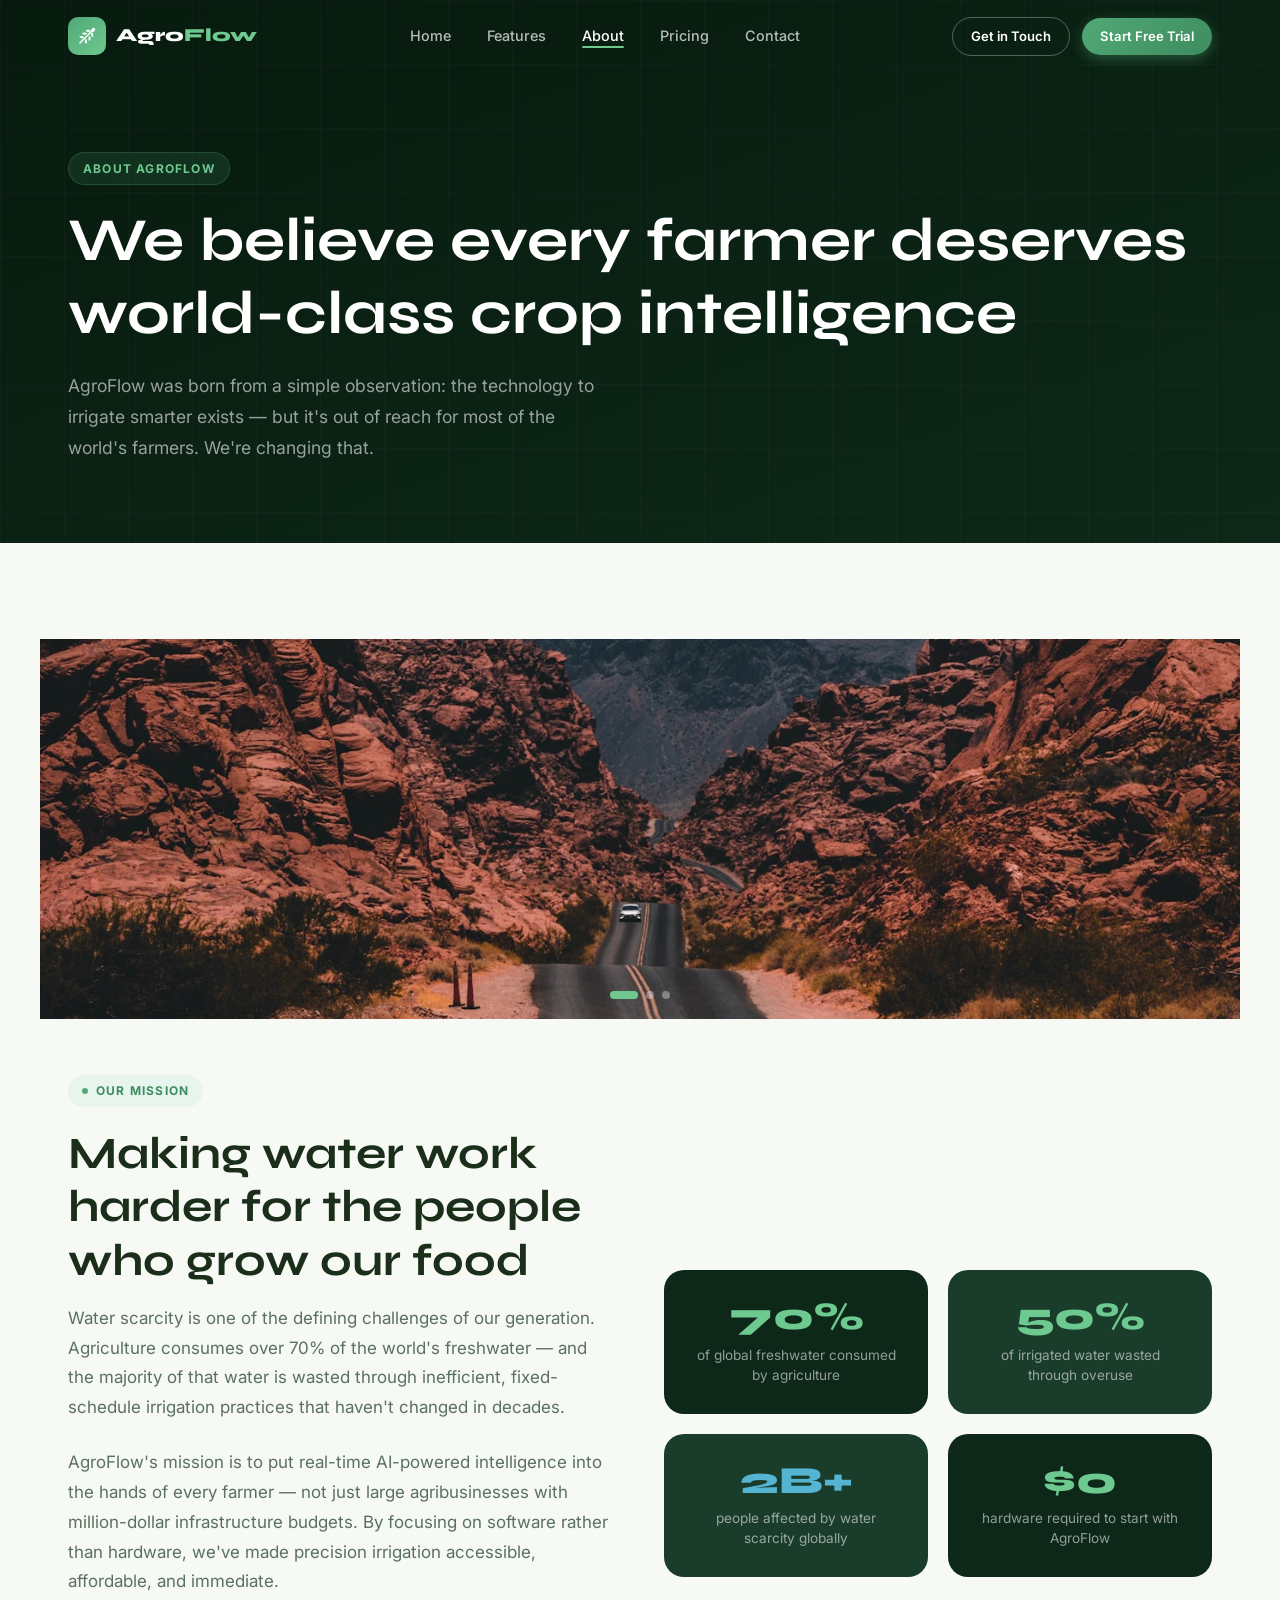
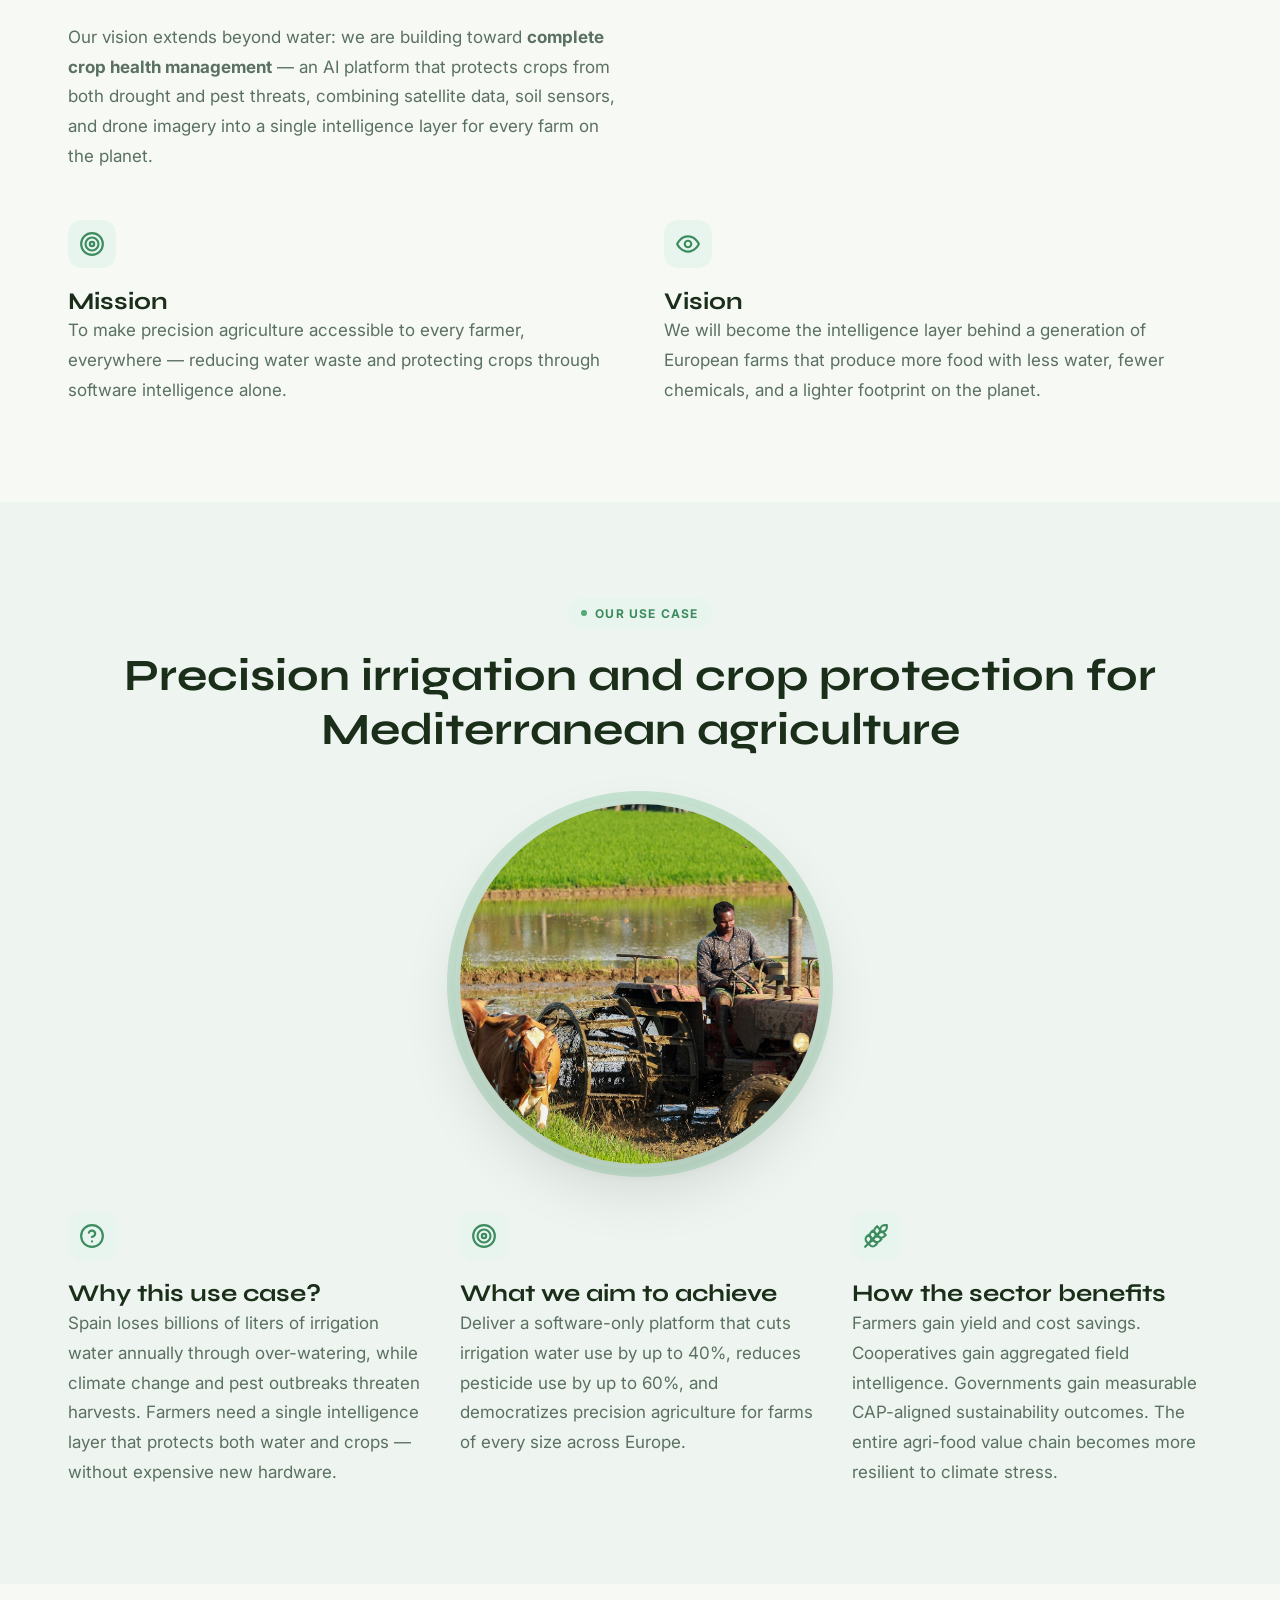
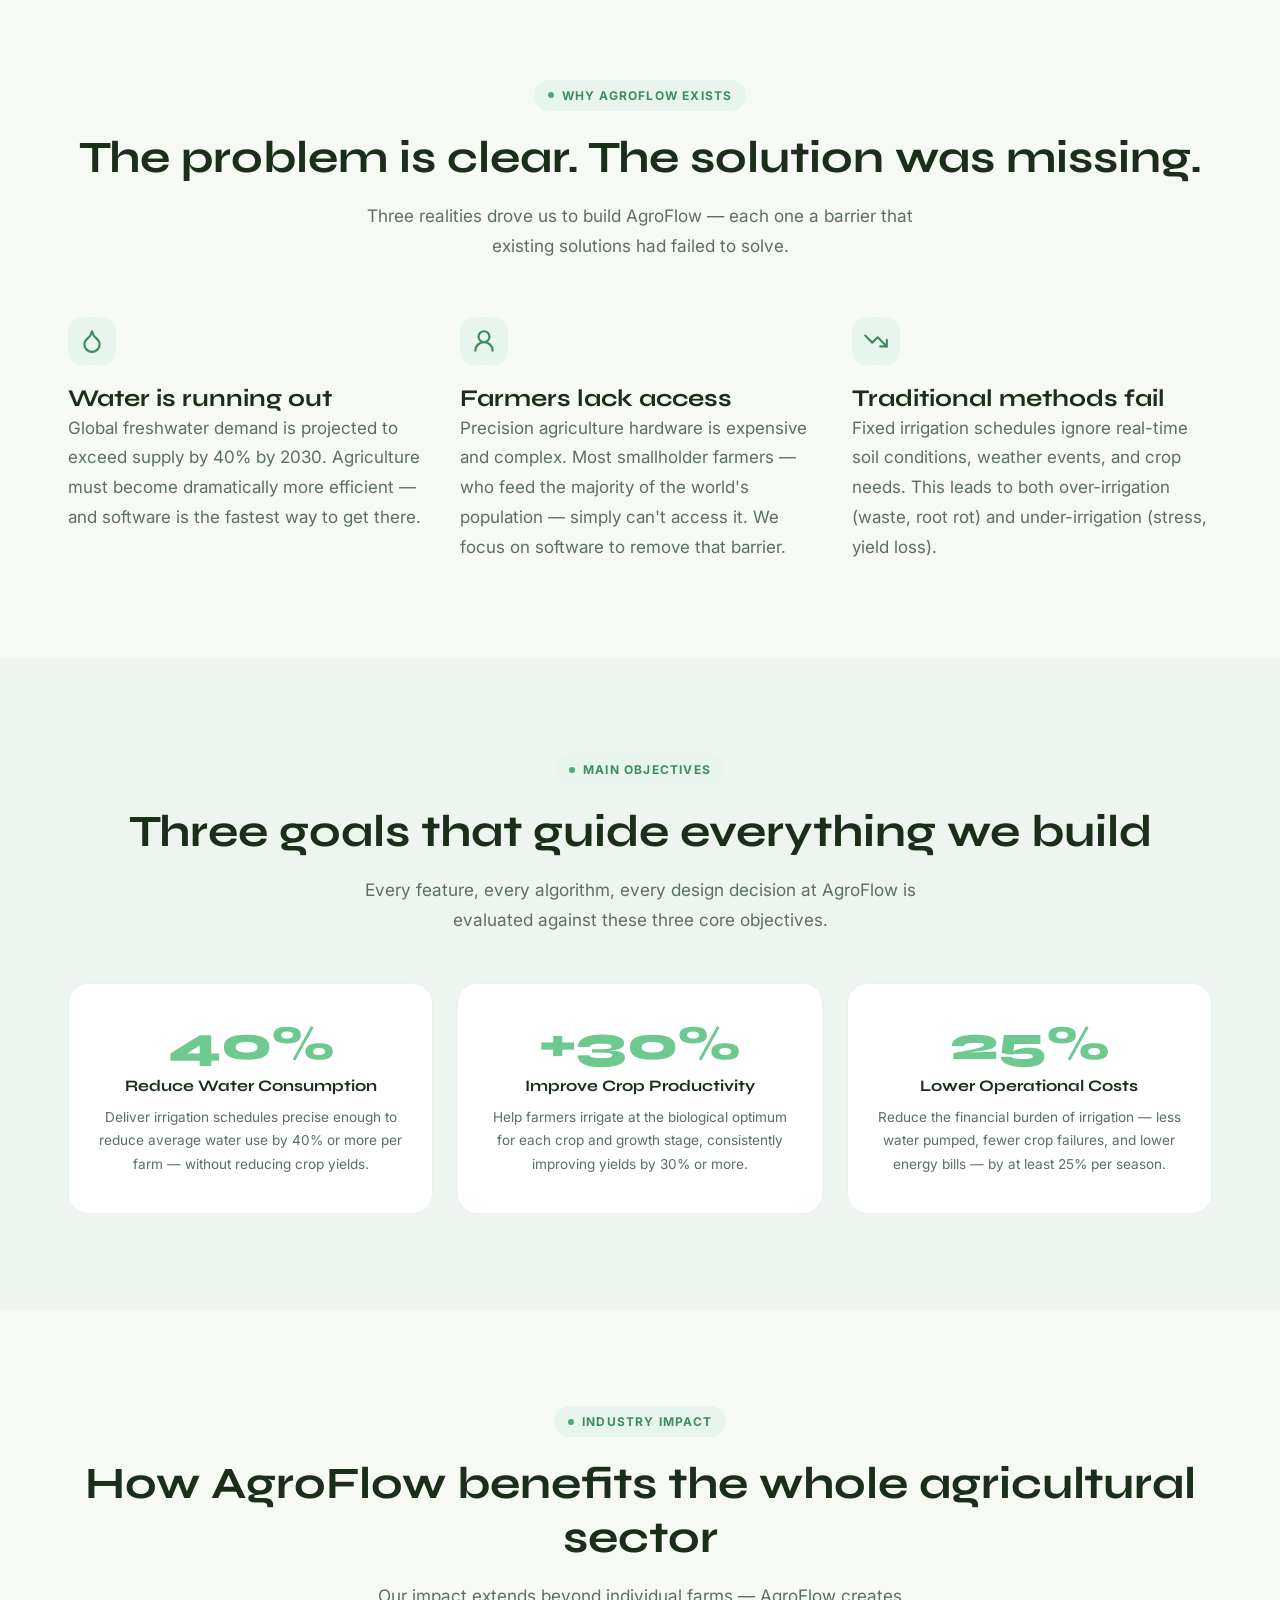
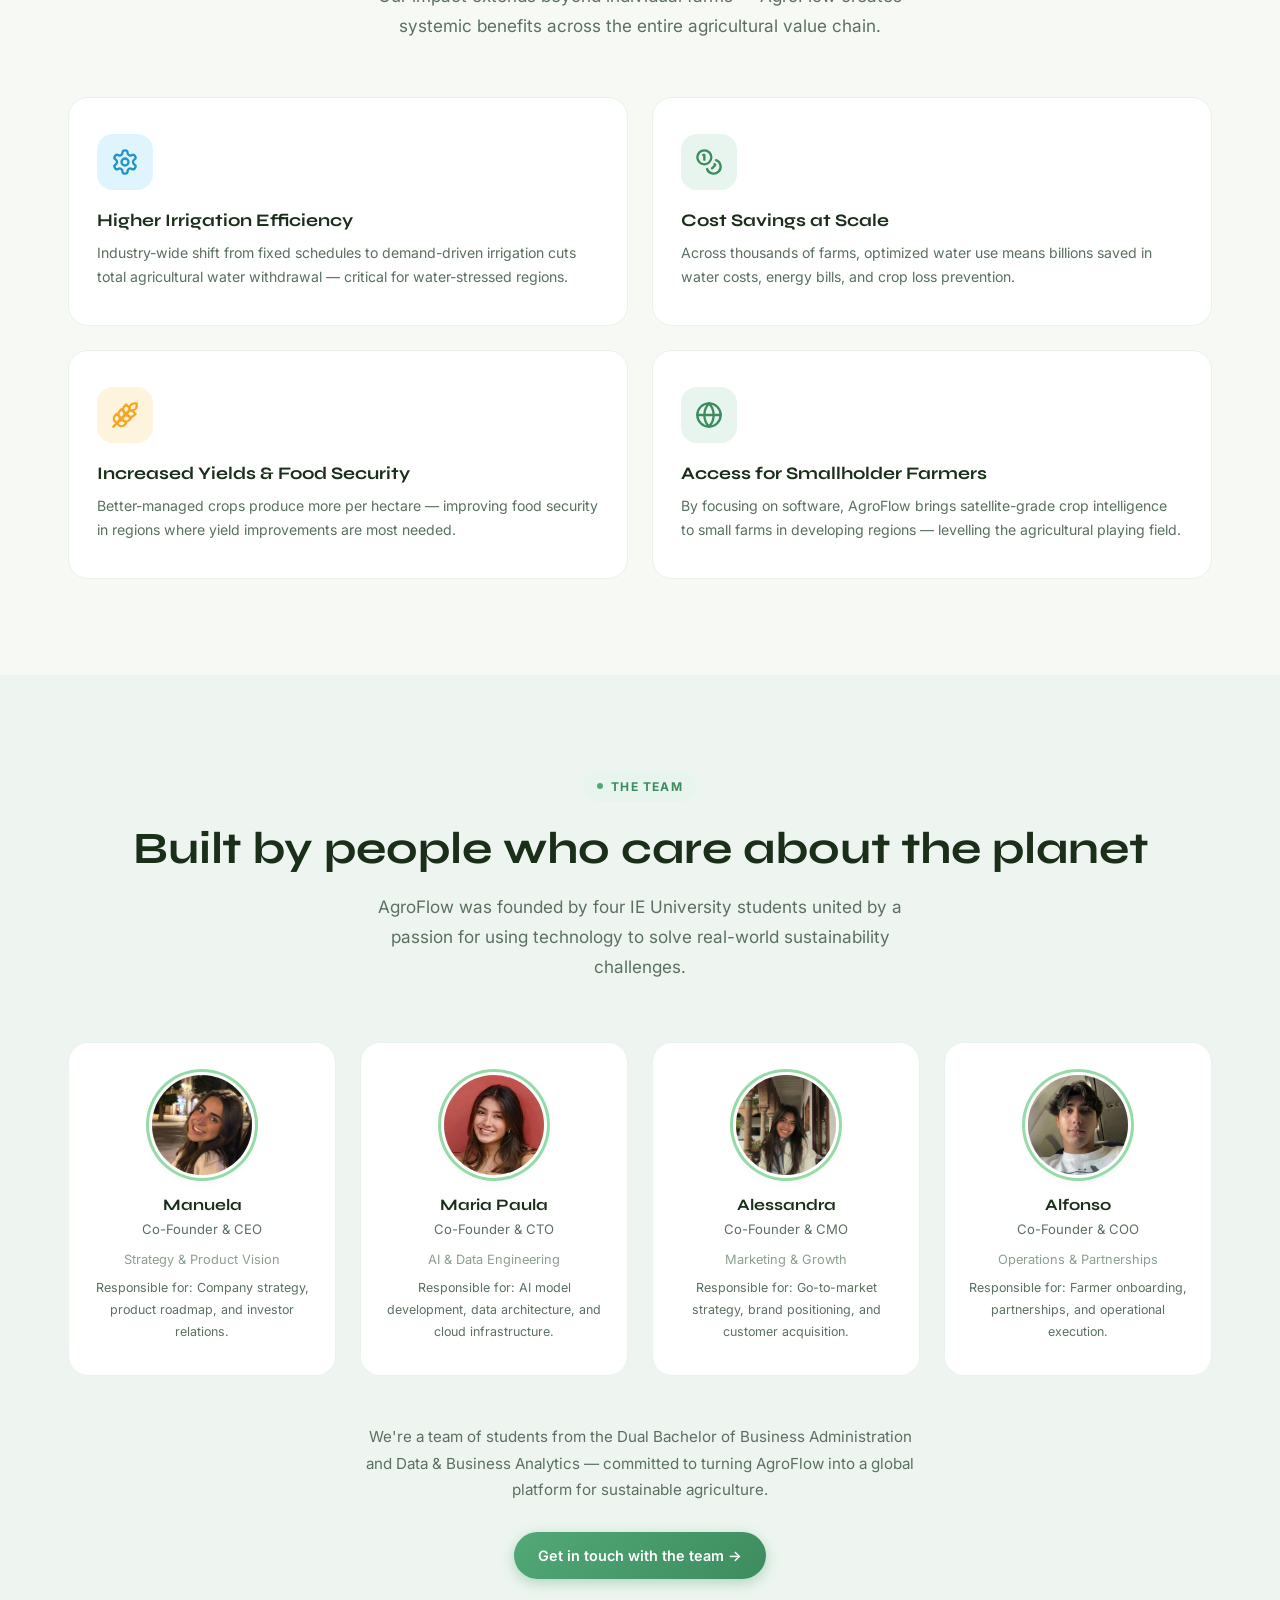
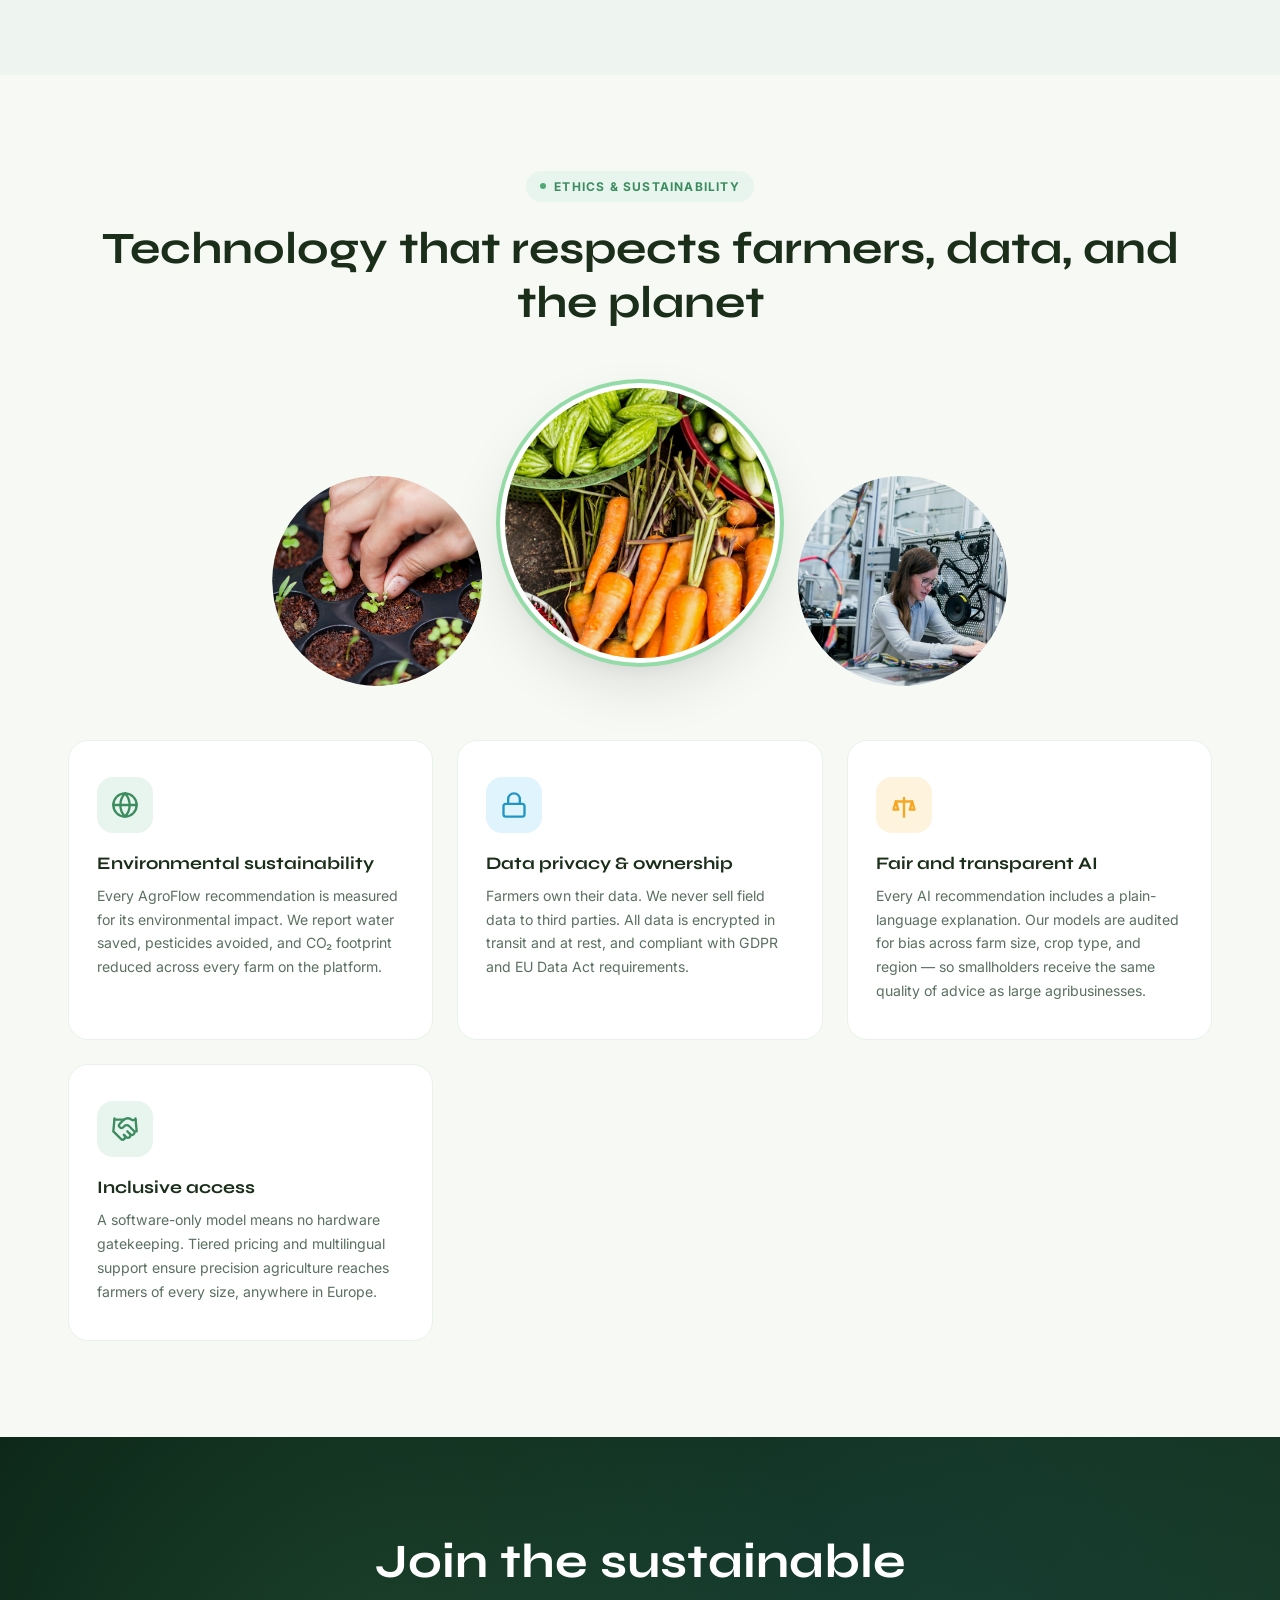
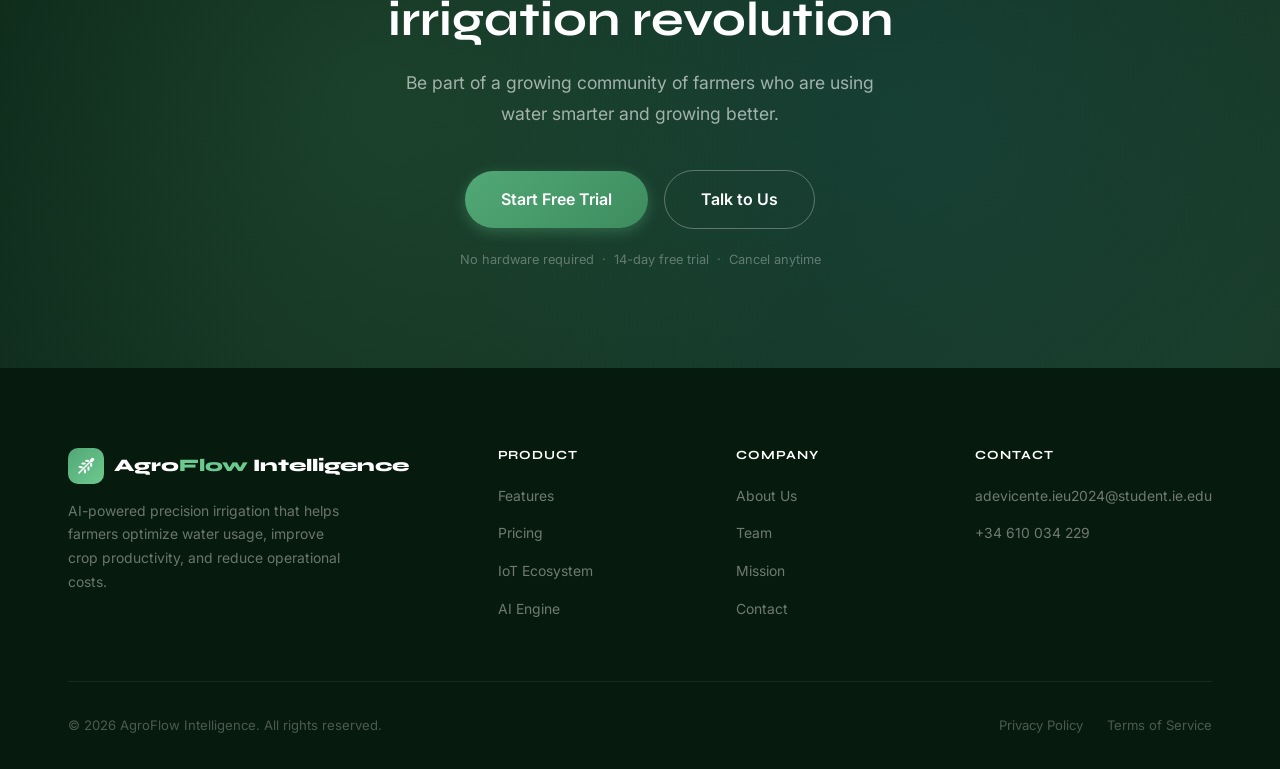
==== commit 89ddbb61: "Overhaul photo presentation: carousels, circular frames, staggered mosaics CSS — new photo component" ====
--- a/pages/about.html
+++ b/pages/about.html
@@ -52,8 +52,16 @@
   <!-- MISSION -->
   <section class="section" id="mission">
     <div class="container">
-      <!-- Unsplash search: "farm field golden hour sunset olive trees" → ../images/about/sunset-field.webp -->
-      <img src="../images/about/sunset-field.webp" alt="Farm field at sunset representing AgroFlow's vision for the future" loading="lazy" class="section-img-banner" />
+      <div class="photo-carousel">
+        <img src="../images/about/sunset-field.webp" alt="Farm field at sunset" class="carousel-slide active" loading="lazy">
+        <img src="../images/about/spanish-agriculture.webp" alt="Mediterranean olive grove" class="carousel-slide" loading="lazy">
+        <img src="../images/contact/farm-sunrise.webp" alt="Farm at sunrise" class="carousel-slide" loading="lazy">
+        <div class="carousel-dots">
+          <button class="carousel-dot active" aria-label="Slide 1"></button>
+          <button class="carousel-dot" aria-label="Slide 2"></button>
+          <button class="carousel-dot" aria-label="Slide 3"></button>
+        </div>
+      </div>
       <div class="grid-2">
         <div class="fade-up">
           <div class="section-label">Our Mission</div>
@@ -112,8 +120,9 @@
         <div class="section-label">Our Use Case</div>
         <h2 class="section-title">Precision irrigation and crop protection for Mediterranean agriculture</h2>
       </div>
-      <!-- Unsplash search: "olive grove spain vineyard mediterranean agriculture" → ../images/about/spanish-agriculture.webp -->
-      <img src="../images/about/spanish-agriculture.webp" alt="Mediterranean olive grove or vineyard representing Spanish agriculture" loading="lazy" class="section-img-banner" style="margin-top:48px;" />
+      <div class="img-circle-frame img-circle-frame--xl" style="margin-top:48px;">
+        <img src="../images/about/spanish-agriculture.webp" alt="Mediterranean olive grove or vineyard representing Spanish agriculture" loading="lazy">
+      </div>
 
       <div class="grid-3" style="margin-top:0;">
         <div class="card fade-up">
@@ -304,8 +313,17 @@
         <div class="section-label">Ethics &amp; Sustainability</div>
         <h2 class="section-title">Technology that respects farmers, data, and the planet</h2>
       </div>
-      <!-- Unsplash search: "hands planting seedling sustainable agriculture" → ../images/about/sustainable-farming.webp -->
-      <img src="../images/about/sustainable-farming.webp" alt="Hands planting a young crop seedling, symbolizing sustainability" loading="lazy" class="section-img-banner" style="margin-top:48px;" />
+      <div class="img-mosaic" style="margin-top:48px;">
+        <div class="img-circle-frame">
+          <img src="../images/about/sustainable-farming.webp" alt="Hands planting a seedling" loading="lazy">
+        </div>
+        <div class="img-circle-frame">
+          <img src="../images/sections/healthy-crops.webp" alt="Healthy green crop rows" loading="lazy">
+        </div>
+        <div class="img-circle-frame">
+          <img src="../images/sections/farmer-tablet.webp" alt="Farmer using technology in the field" loading="lazy">
+        </div>
+      </div>
 
       <div class="benefits-grid" style="margin-top:0;">
         <div class="benefit-card fade-up">
--- a/css/main.css
+++ b/css/main.css
@@ -460,9 +460,10 @@
 .team-card { text-align: center; background: var(--white); border: 1px solid var(--border-light); border-radius: var(--radius-lg); padding: 32px 20px; transition: all var(--transition-slow); }
 .team-card:hover { border-color: var(--green-400); box-shadow: var(--shadow-md); transform: translateY(-4px); }
 .team-avatar {
-  width: 80px; height: 80px; border-radius: 50%; margin: 0 auto 16px;
+  width: 100px; height: 100px; border-radius: 50%; margin: 0 auto 20px;
   display: flex; align-items: center; justify-content: center;
   font-family: 'Syne','Montserrat',sans-serif; font-size: 1.6rem; font-weight: 800; color: var(--white);
+  box-shadow: 0 0 0 3px var(--white), 0 0 0 6px var(--green-300), var(--shadow-md);
 }
 .team-card h4 { font-size: 1rem; margin-bottom: 4px; }
 .team-card p { font-size: 0.82rem; margin-bottom: 0; }
@@ -581,4 +582,144 @@
   background: var(--green-100); border-radius: var(--radius-lg); color: var(--green-800);
 }
 .form-success.show { display: block; }
-.success-icon { font-size: 3rem; margin-bottom: 16px; }
+.success-icon { font-size: 3rem; margin-bottom: 16px; display: flex; justify-content: center; }
+.success-icon svg { width: 56px; height: 56px; stroke: var(--green-700); }
+
+/* 23. SVG ICON SYSTEM (Lucide inline SVG) */
+/* card-icon: large icon at top of content cards */
+.card-icon {
+  width: 48px; height: 48px; border-radius: 14px;
+  background: var(--green-100); display: flex; align-items: center;
+  justify-content: center; margin-bottom: 20px; flex-shrink: 0;
+}
+.card-icon svg { width: 26px; height: 26px; stroke: var(--green-600); }
+
+/* flag badges for EU / ES icons */
+.flag-badge {
+  width: 48px; height: 48px; border-radius: 14px;
+  display: flex; align-items: center; justify-content: center;
+  font-size: 12px; font-weight: 800; color: white; letter-spacing: 0;
+  margin-bottom: 20px;
+}
+.flag-badge-eu { background: #003399; }
+.flag-badge-es { background: linear-gradient(to bottom, #c60b1e 0%, #c60b1e 30%, #f1bf00 30%, #f1bf00 70%, #c60b1e 70%); }
+
+/* problem/solution inline icons */
+.problem-icon { width: 36px; height: 36px; display: flex; align-items: center; justify-content: center; flex-shrink: 0; margin-top: 2px; }
+.problem-icon svg { width: 22px; height: 22px; }
+
+/* tech-stack item icons */
+.tech-icon { width: 36px; height: 36px; border-radius: 10px; background: var(--green-100);
+  display: flex; align-items: center; justify-content: center; flex-shrink: 0; }
+.tech-icon svg { width: 20px; height: 20px; stroke: var(--green-600); }
+
+/* step-number circle hover icon color inversion */
+.step-item .step-number { font-size: 0; } /* hide any leftover text */
+.step-item .step-number svg { stroke: var(--green-600); width: 28px; height: 28px; }
+.step-item:hover .step-number svg { stroke: white; }
+
+/* layer-tag inline icons */
+.layer-tag svg { width: 14px; height: 14px; stroke: var(--green-600); flex-shrink: 0; }
+
+/* section image utilities */
+.section-img {
+  width: 100%; border-radius: var(--radius-xl); object-fit: cover;
+  display: block; box-shadow: var(--shadow-lg);
+}
+.section-img-banner {
+  width: calc(100% + 56px);
+  margin-left: -28px;
+  margin-right: -28px;
+  height: 360px;
+  object-fit: cover;
+  border-radius: 0;
+  display: block;
+  margin-bottom: 56px;
+  filter: brightness(0.94) contrast(1.05) saturate(1.06);
+}
+
+/* ─── PHOTO CAROUSEL ─── */
+.photo-carousel {
+  position: relative;
+  width: calc(100% + 56px);
+  margin-left: -28px;
+  margin-right: -28px;
+  height: 380px;
+  margin-bottom: 56px;
+  overflow: hidden;
+  background: var(--green-950);
+}
+.carousel-slide {
+  position: absolute; inset: 0;
+  width: 100%; height: 100%;
+  object-fit: cover;
+  opacity: 0;
+  transition: opacity 1.4s ease;
+  filter: brightness(0.93) contrast(1.05) saturate(1.07);
+}
+.carousel-slide.active { opacity: 1; }
+.carousel-dots {
+  position: absolute; bottom: 20px; left: 50%;
+  transform: translateX(-50%);
+  display: flex; gap: 8px; z-index: 10;
+}
+.carousel-dot {
+  width: 8px; height: 8px; border-radius: var(--radius-full);
+  background: rgba(255,255,255,0.35);
+  border: none; cursor: pointer; padding: 0;
+  transition: all 0.35s ease;
+}
+.carousel-dot.active { background: var(--green-400); width: 28px; }
+
+/* ─── CIRCULAR IMAGE FRAME ─── */
+.img-circle-frame {
+  position: relative; border-radius: 50%;
+  overflow: hidden; flex-shrink: 0;
+  transition: transform 0.5s ease, box-shadow 0.5s ease;
+}
+.img-circle-frame img {
+  width: 100%; height: 100%; object-fit: cover;
+  filter: brightness(0.93) contrast(1.06) saturate(1.08);
+  transition: transform 0.7s ease; display: block;
+}
+.img-circle-frame:hover img { transform: scale(1.08); }
+/* dark panel variant */
+.img-circle-frame--dark {
+  width: 240px; height: 240px; margin: 0 auto 28px;
+  box-shadow: 0 0 0 4px rgba(255,255,255,0.07), 0 0 0 10px rgba(82,168,118,0.28), var(--shadow-xl);
+}
+/* light section variant */
+.img-circle-frame--light {
+  width: 240px; height: 240px; margin: 0 auto 32px;
+  box-shadow: 0 0 0 4px var(--white), 0 0 0 9px var(--green-300), var(--shadow-xl);
+}
+/* extra-large standalone */
+.img-circle-frame--xl {
+  width: 360px; height: 360px; margin: 0 auto 48px;
+  box-shadow: 0 0 0 5px rgba(255,255,255,0.08), 0 0 0 13px rgba(82,168,118,0.25), var(--shadow-xl);
+}
+
+/* ─── STAGGERED IMAGE MOSAIC ─── */
+.img-mosaic {
+  display: flex; align-items: flex-end; justify-content: center;
+  gap: 24px; margin-bottom: 60px; padding: 24px 0 8px; flex-wrap: wrap;
+}
+.img-mosaic .img-circle-frame {
+  width: 210px; height: 210px;
+  box-shadow: 0 0 0 4px var(--white), 0 0 0 7px var(--green-200), var(--shadow-lg);
+}
+.img-mosaic .img-circle-frame:nth-child(1) { transform: rotate(-5deg) translateY(14px); }
+.img-mosaic .img-circle-frame:nth-child(2) {
+  width: 270px; height: 270px; z-index: 2;
+  transform: translateY(-14px);
+  box-shadow: 0 0 0 5px var(--white), 0 0 0 9px var(--green-300), var(--shadow-xl);
+}
+.img-mosaic .img-circle-frame:nth-child(3) { transform: rotate(5deg) translateY(14px); }
+.img-mosaic .img-circle-frame:hover { transform: translateY(-10px) scale(1.05) !important; z-index: 3; }
+.hero-photo-overlay {
+  position: absolute; inset: 0; z-index: 1;
+  background: url('../images/hero/farm-landscape.webp') center / cover no-repeat;
+  opacity: 0.18;
+}
+/* contact icon tiles */
+.contact-detail-icon svg { width: 22px; height: 22px; stroke: var(--green-600); }
--- a/css/responsive.css
+++ b/css/responsive.css
@@ -49,6 +49,26 @@
     --nav-height: 64px;
     --section-pad: 56px;
   }
+
+  .section-img-banner {
+    width: calc(100% + 40px);
+    margin-left: -20px;
+    margin-right: -20px;
+    height: 240px;
+  }
+  .photo-carousel {
+    width: calc(100% + 40px);
+    margin-left: -20px;
+    margin-right: -20px;
+    height: 260px;
+  }
+  .img-circle-frame--dark,
+  .img-circle-frame--light { width: 200px; height: 200px; }
+  .img-circle-frame--xl    { width: 280px; height: 280px; }
+  .img-mosaic .img-circle-frame            { width: 160px; height: 160px; }
+  .img-mosaic .img-circle-frame:nth-child(2){ width: 210px; height: 210px; }
+  .img-mosaic .img-circle-frame:nth-child(1){ transform: rotate(-3deg) translateY(10px); }
+  .img-mosaic .img-circle-frame:nth-child(3){ transform: rotate(3deg) translateY(10px); }
 
   /* Nav */
   .nav-links {
@@ -123,6 +143,16 @@
 
 /* SMALL MOBILE — 480px and below */
 @media (max-width: 480px) {
+  .section-img-banner { height: 180px; }
+  .photo-carousel { height: 200px; }
+  .img-circle-frame--dark,
+  .img-circle-frame--light { width: 160px; height: 160px; }
+  .img-circle-frame--xl    { width: 220px; height: 220px; }
+  .img-mosaic { gap: 12px; }
+  .img-mosaic .img-circle-frame            { width: 110px; height: 110px; }
+  .img-mosaic .img-circle-frame:nth-child(2){ width: 140px; height: 140px; }
+  .img-mosaic .img-circle-frame:nth-child(1),
+  .img-mosaic .img-circle-frame:nth-child(3){ transform: none; }
   .hero-badge { font-size: 0.68rem; }
   .hero-title { font-size: 1.9rem; }
   .hero-stats { flex-direction: column; gap: 16px; border-top: none; padding-top: 24px; margin-top: 32px; }
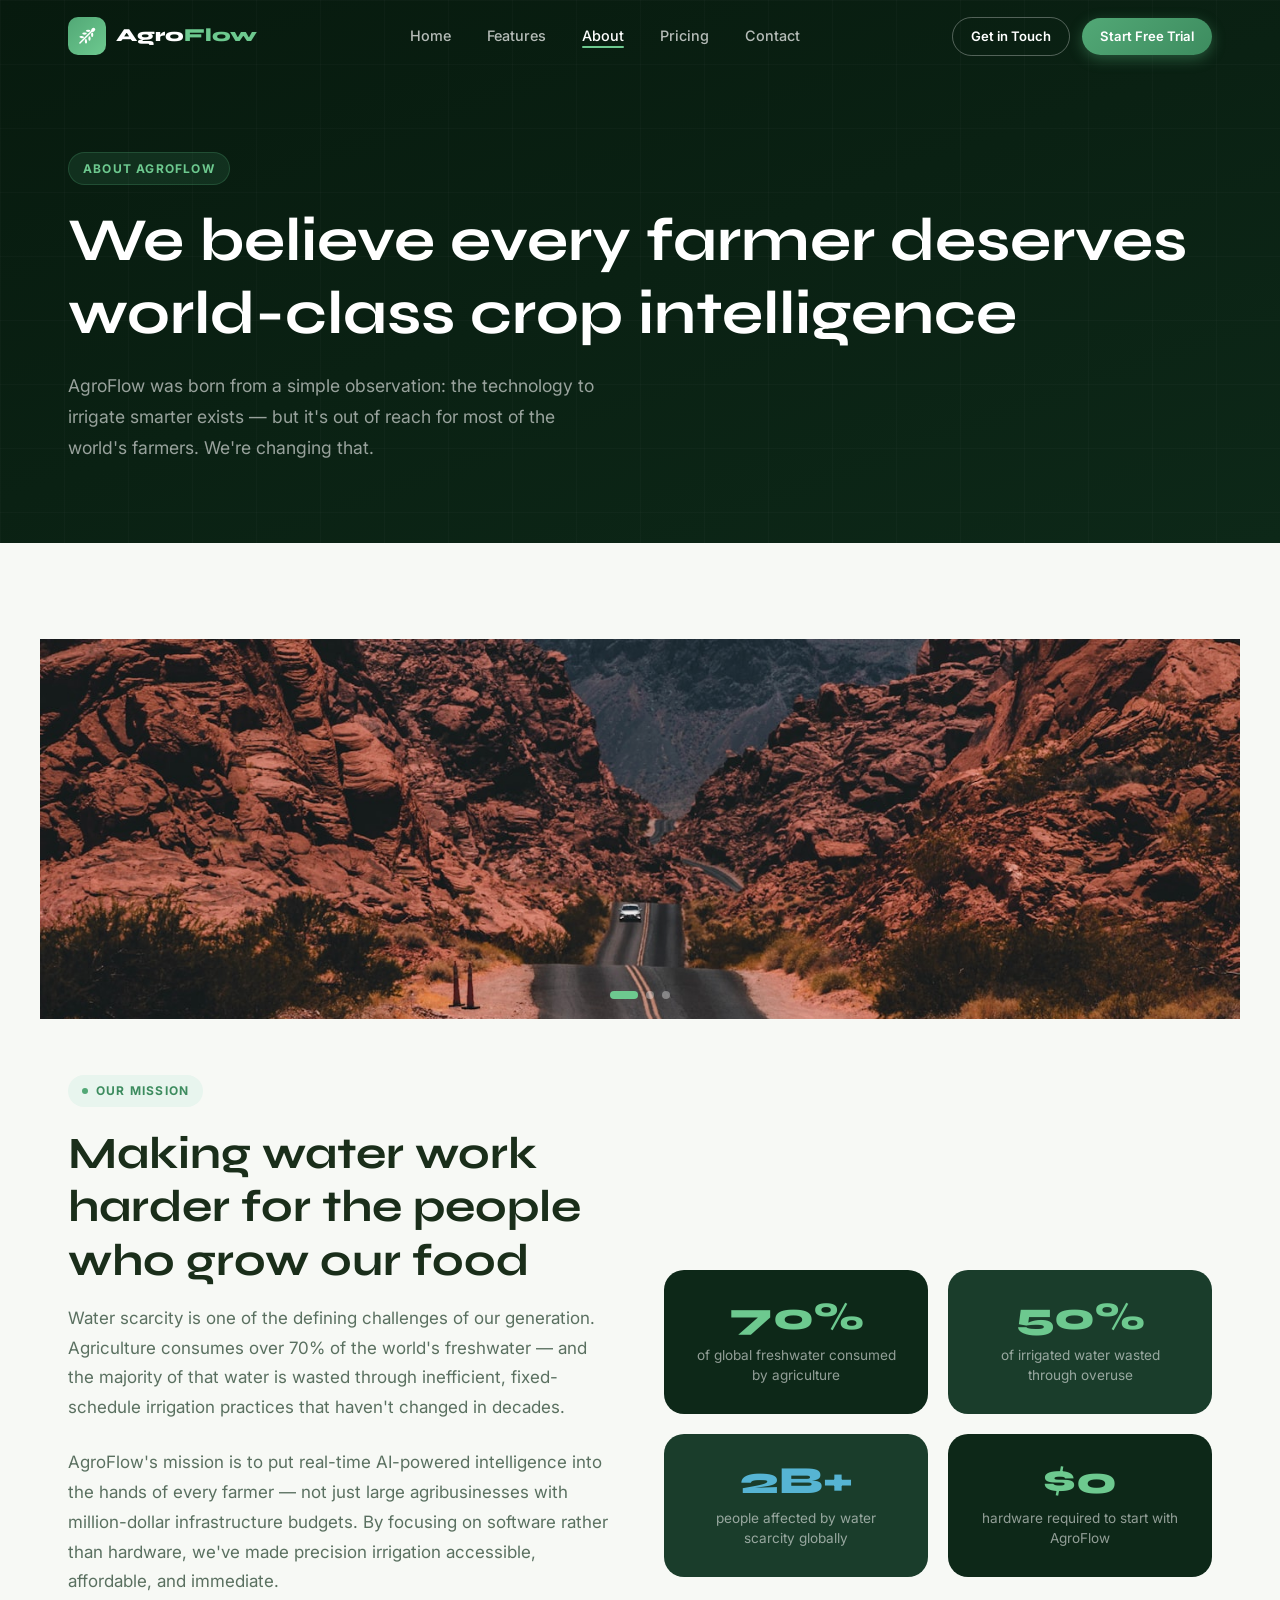
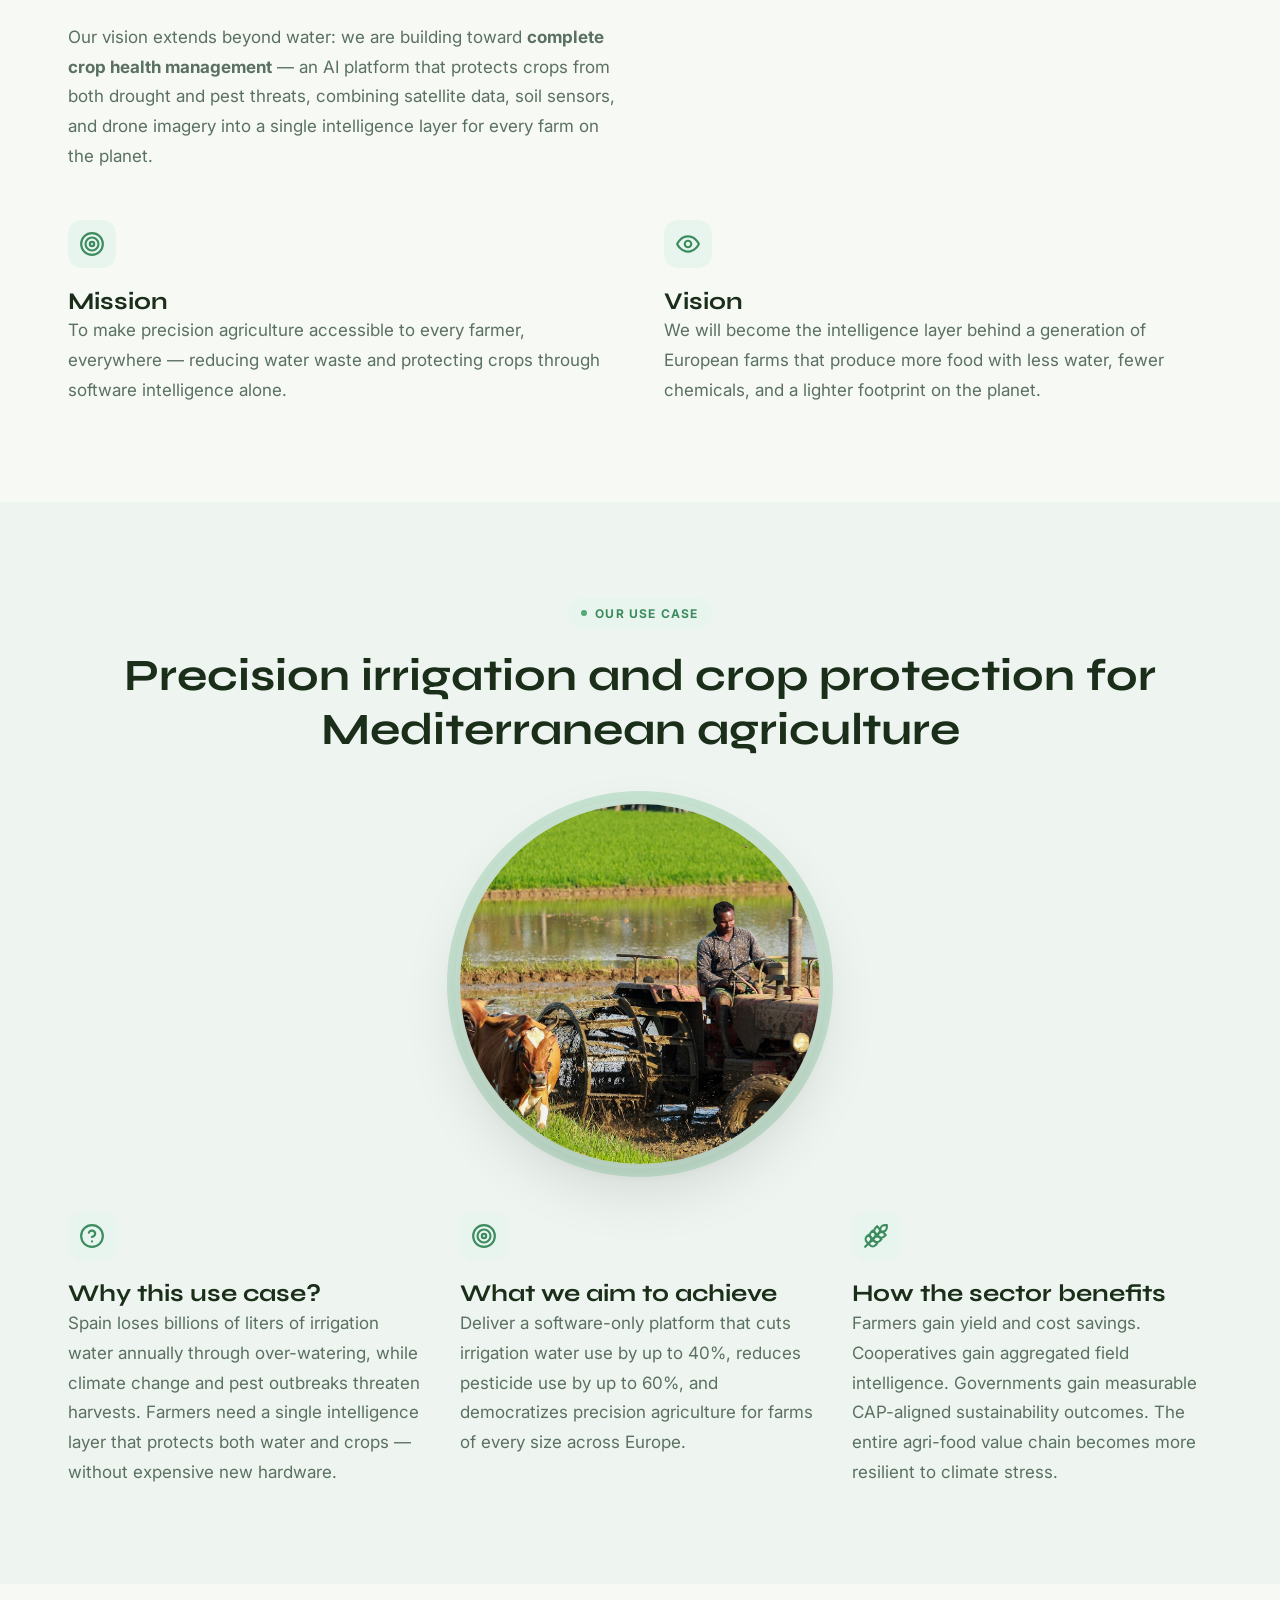
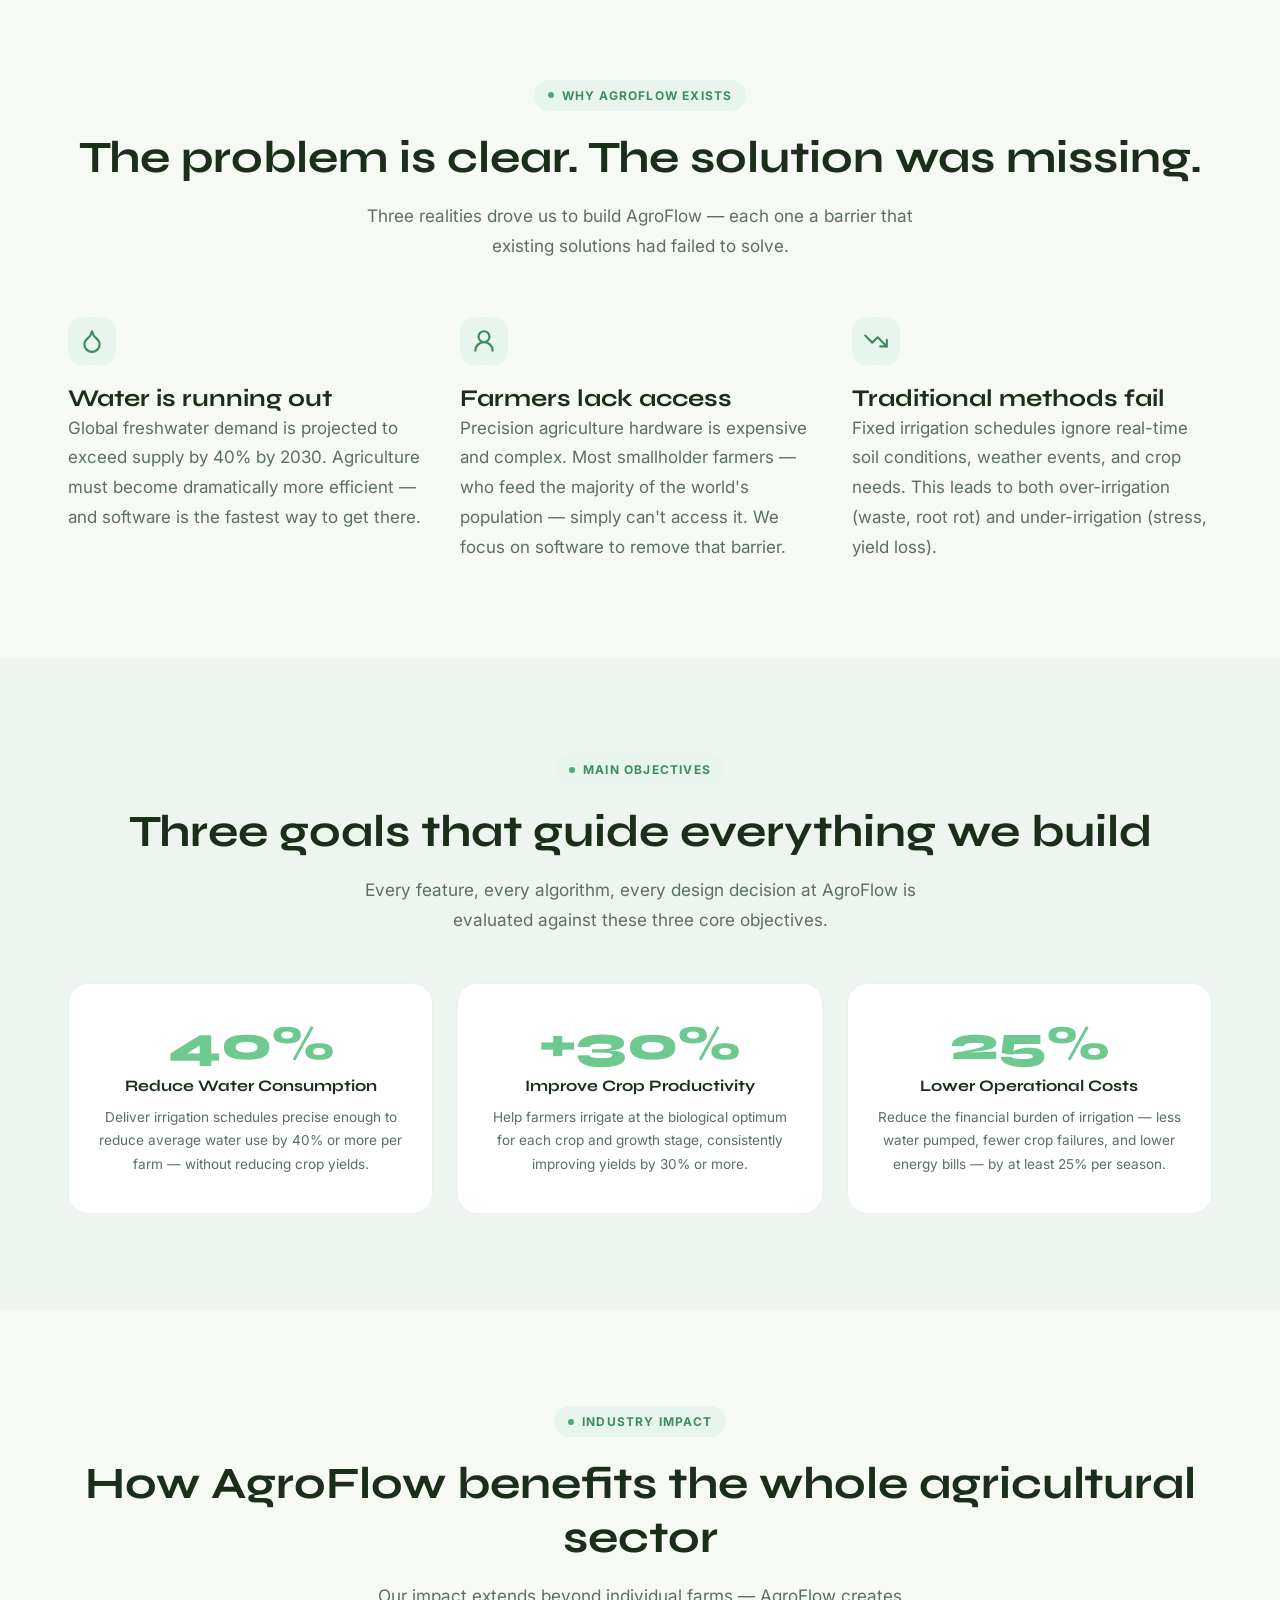
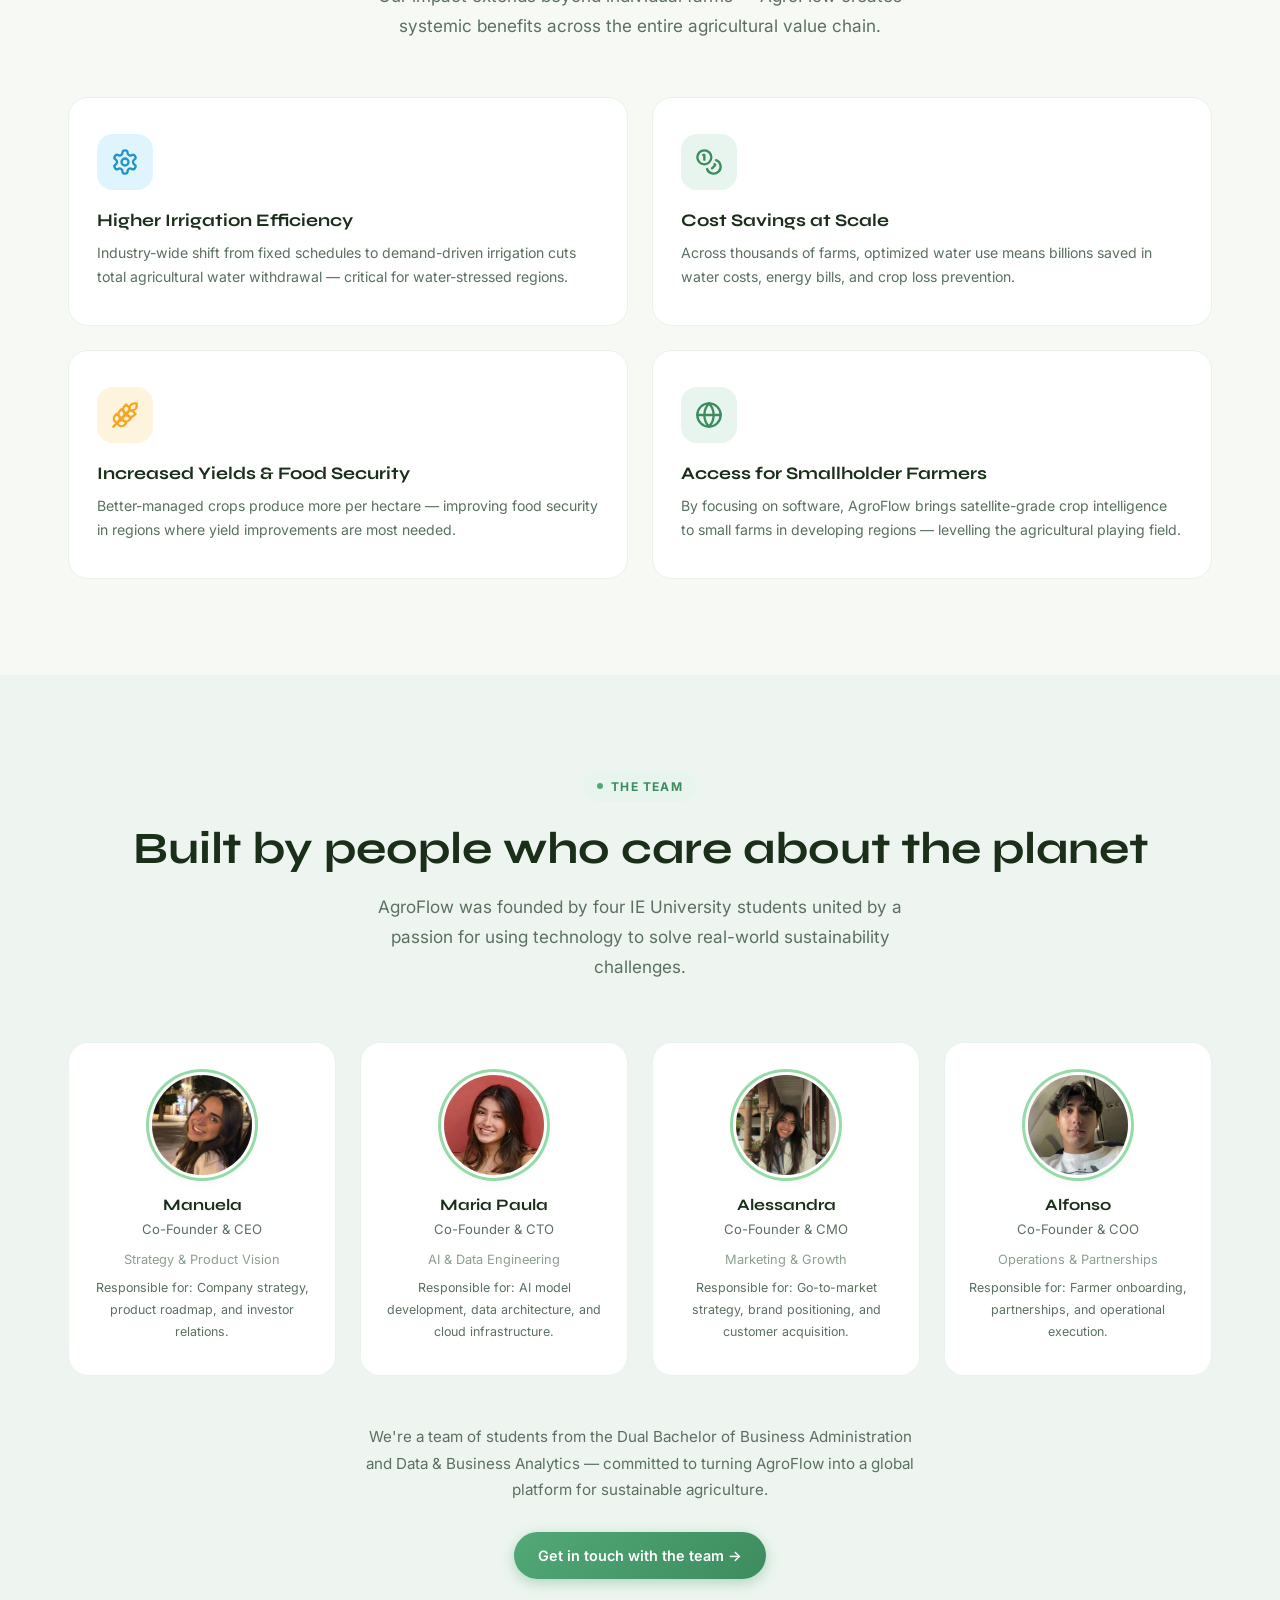
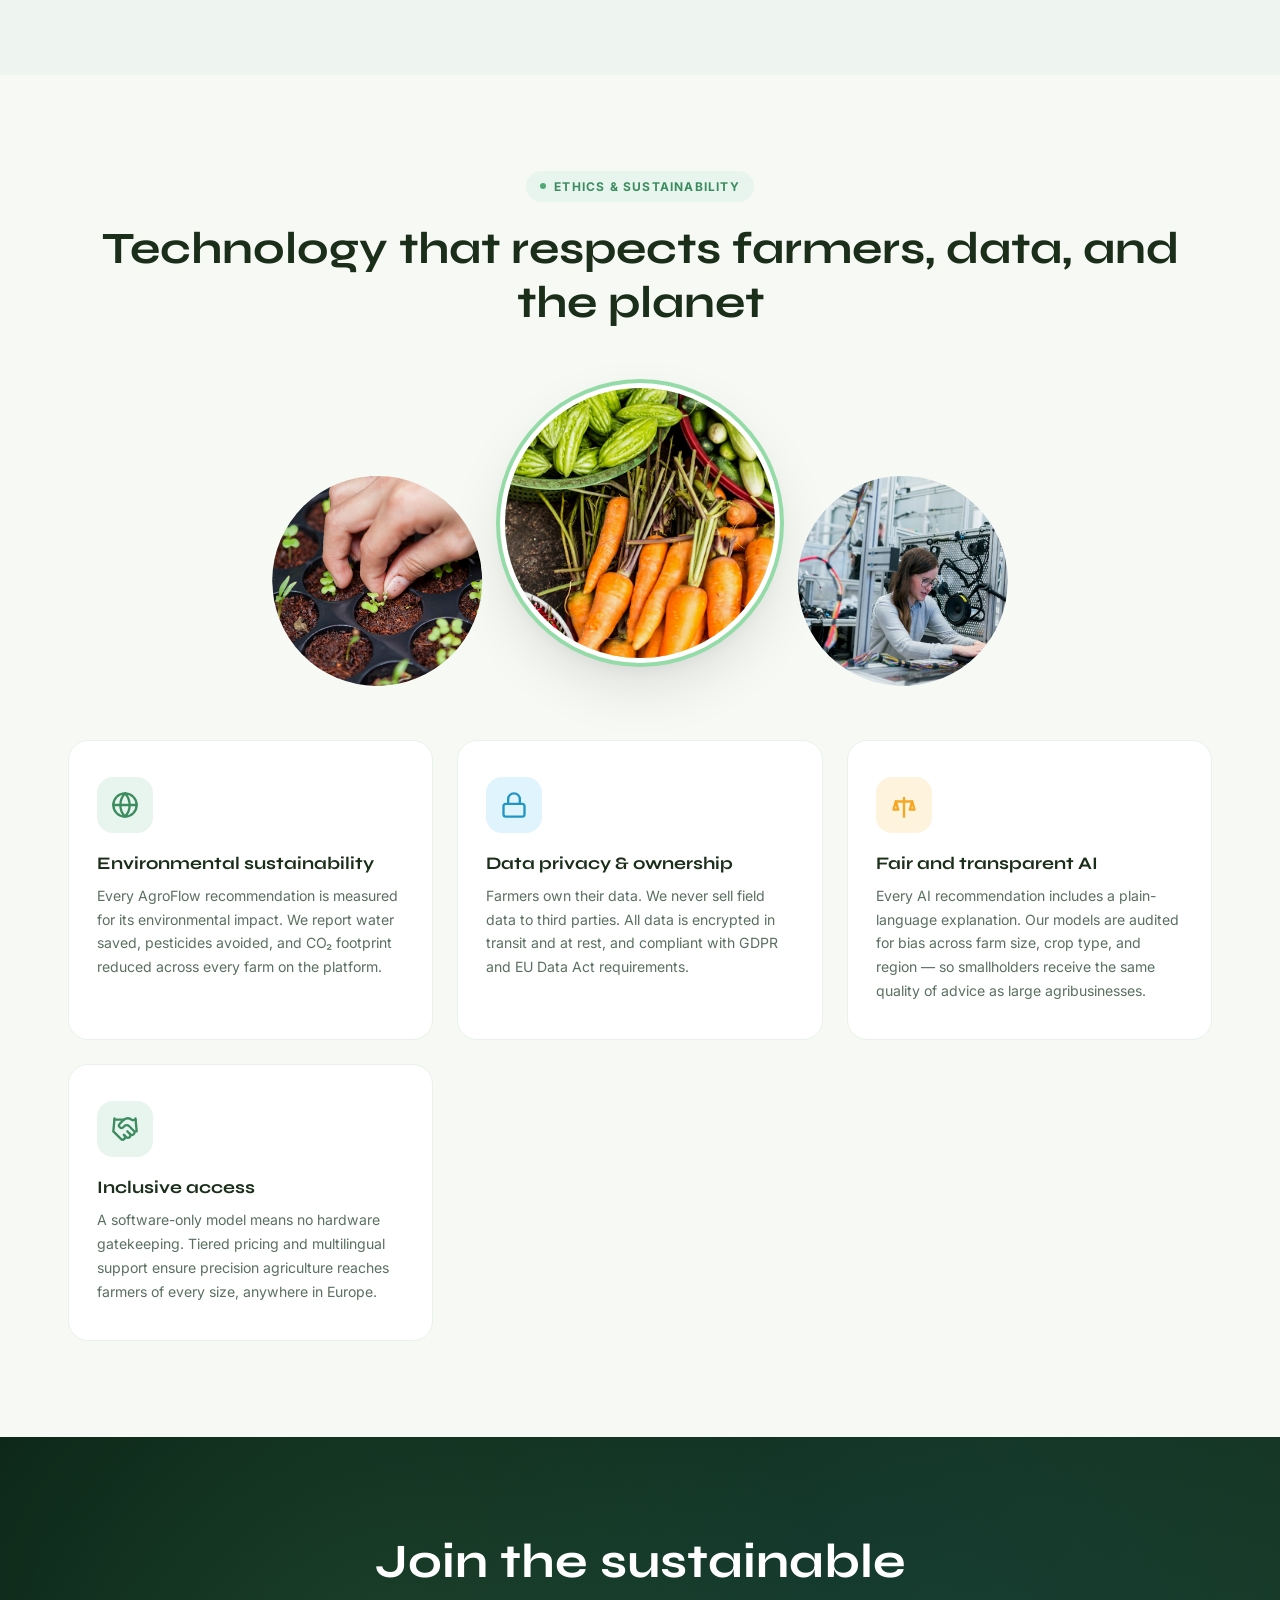
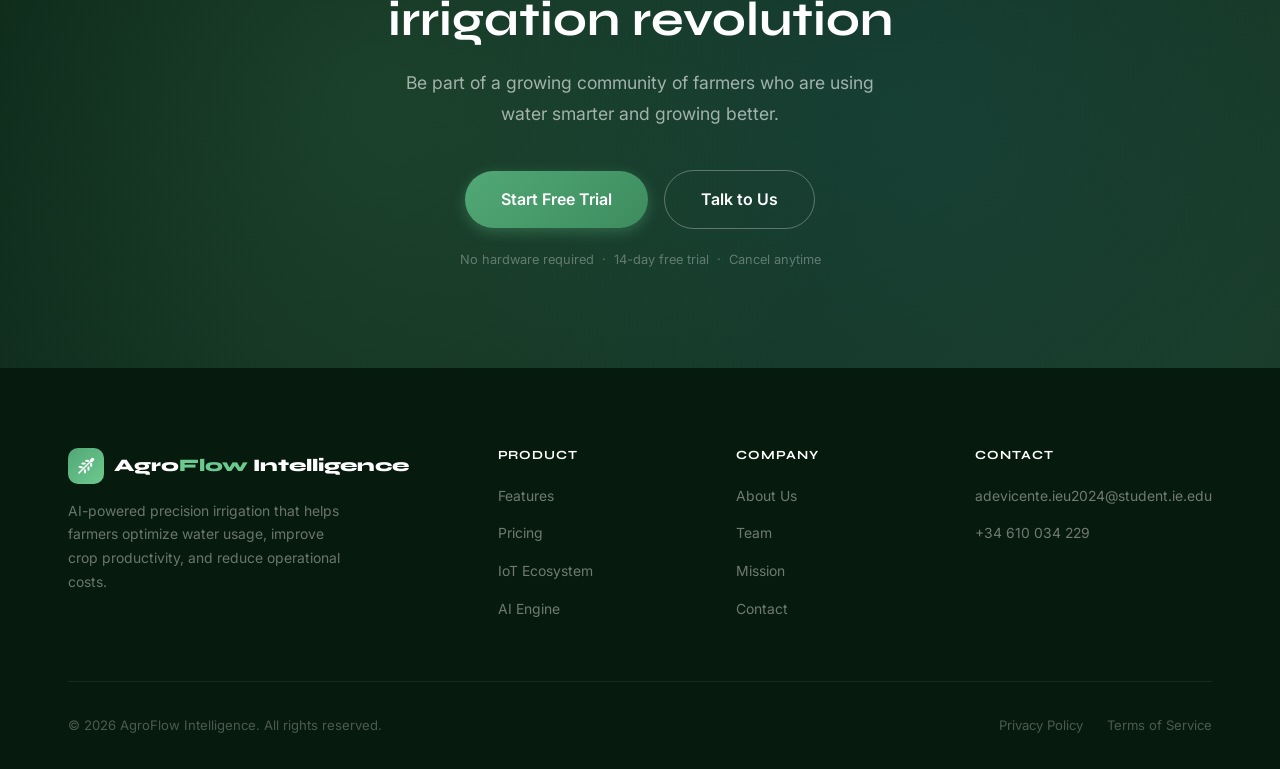
==== commit 6a2a8cc1: "Fix panel layout, carousel loading, and AI Engine section - Problem/solution panels: move h2 + descr" ====
--- a/pages/about.html
+++ b/pages/about.html
@@ -53,9 +53,9 @@
   <section class="section" id="mission">
     <div class="container">
       <div class="photo-carousel">
-        <img src="../images/about/sunset-field.webp" alt="Farm field at sunset" class="carousel-slide active" loading="lazy">
-        <img src="../images/about/spanish-agriculture.webp" alt="Mediterranean olive grove" class="carousel-slide" loading="lazy">
-        <img src="../images/contact/farm-sunrise.webp" alt="Farm at sunrise" class="carousel-slide" loading="lazy">
+        <img src="../images/about/sunset-field.webp" alt="Farm field at sunset" class="carousel-slide active">
+        <img src="../images/about/spanish-agriculture.webp" alt="Mediterranean olive grove" class="carousel-slide">
+        <img src="../images/contact/farm-sunrise.webp" alt="Farm at sunrise" class="carousel-slide">
         <div class="carousel-dots">
           <button class="carousel-dot active" aria-label="Slide 1"></button>
           <button class="carousel-dot" aria-label="Slide 2"></button>
--- a/css/main.css
+++ b/css/main.css
@@ -293,12 +293,42 @@
 .problem-solution { display: grid; grid-template-columns: 1fr 1fr; }
 .problem-side { background: var(--green-900); padding: 80px 64px; }
 .solution-side { background: var(--green-800); padding: 80px 64px; }
+
+/* inline circle + list row inside each dark panel */
+.panel-inline {
+  display: flex;
+  gap: 24px;
+  align-items: flex-start;
+  margin-top: 24px;
+}
+.panel-inline--reverse { flex-direction: row-reverse; }
+.panel-inline .panel-circle {
+  width: 160px; height: 160px; border-radius: 50%;
+  overflow: hidden; flex-shrink: 0;
+  box-shadow: 0 0 0 3px rgba(255,255,255,0.07), 0 0 0 7px rgba(82,168,118,0.3), var(--shadow-lg);
+  transition: transform 0.5s ease;
+}
+.panel-inline .panel-circle img {
+  width: 100%; height: 100%; object-fit: cover;
+  filter: brightness(0.92) contrast(1.06) saturate(1.08);
+  transition: transform 0.7s ease; display: block;
+}
+.panel-inline .panel-circle:hover img { transform: scale(1.08); }
+
+/* AI ENGINE asymmetric grid */
+.ai-section-grid {
+  display: grid;
+  grid-template-columns: 260px 1fr;
+  gap: 56px;
+  align-items: start;
+}
 .problem-side .section-label { background: rgba(255,255,255,0.09); color: rgba(255,255,255,0.65); }
 .problem-side .section-label::before { background: rgba(255,255,255,0.5); }
 .solution-side .section-label { background: rgba(82,168,118,0.18); color: var(--green-300); }
 .solution-side .section-label::before { background: var(--green-400); }
 .problem-side h2, .solution-side h2 { color: var(--white); margin-bottom: 16px; }
-.problem-side > p, .solution-side > p { color: rgba(255,255,255,0.55); margin-bottom: 32px; }
+.problem-side .panel-inline > div > p,
+.solution-side .panel-inline > div > p { color: rgba(255,255,255,0.55); margin-bottom: 20px; }
 .problem-list, .solution-list { display: flex; flex-direction: column; gap: 14px; }
 .problem-item, .solution-item {
   display: flex; align-items: flex-start; gap: 14px;
@@ -650,11 +680,13 @@
   background: var(--green-950);
 }
 .carousel-slide {
-  position: absolute; inset: 0;
+  position: absolute;
+  top: 0; left: 0; right: 0; bottom: 0;
   width: 100%; height: 100%;
   object-fit: cover;
   opacity: 0;
-  transition: opacity 1.4s ease;
+  transition: opacity 0.8s ease-in-out;
+  will-change: opacity;
   filter: brightness(0.93) contrast(1.05) saturate(1.07);
 }
 .carousel-slide.active { opacity: 1; }
--- a/css/responsive.css
+++ b/css/responsive.css
@@ -38,6 +38,8 @@
 
   .ecosystem-layer { grid-template-columns: 1fr; gap: 14px; }
   .layer-badge { flex-direction: row; }
+  .ai-section-grid { grid-template-columns: 1fr; }
+  .ai-section-grid .img-circle-frame--light { margin: 0 auto 32px; }
 
   .features-hero-detail { grid-template-columns: 1fr; }
   .tech-stack-grid { grid-template-columns: 1fr; }
@@ -112,6 +114,8 @@
 
   /* Problem / Solution */
   .problem-side, .solution-side { padding: 48px 24px; }
+  .panel-inline, .panel-inline--reverse { flex-direction: column; align-items: center; }
+  .panel-inline .panel-circle { width: 130px; height: 130px; }
 
   /* Ecosystem */
   .ecosystem-layer { padding: 18px 20px; }
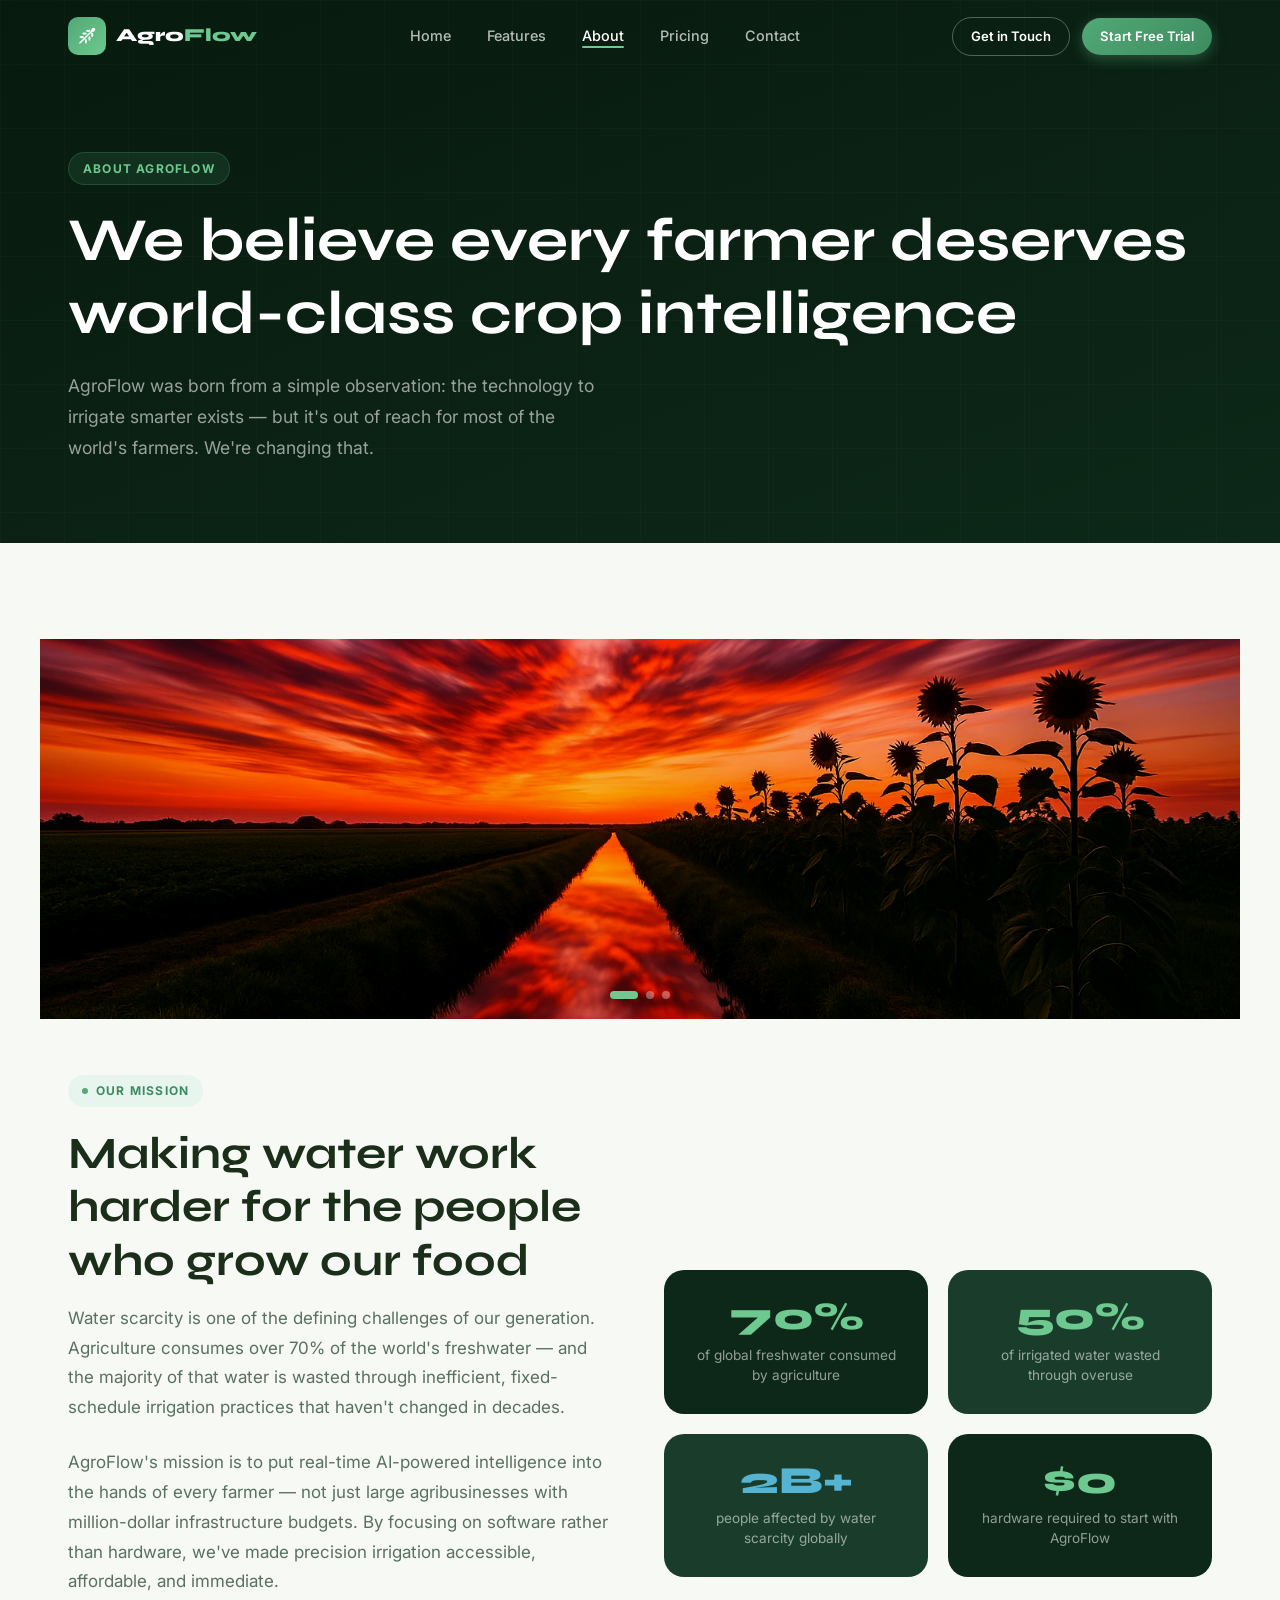
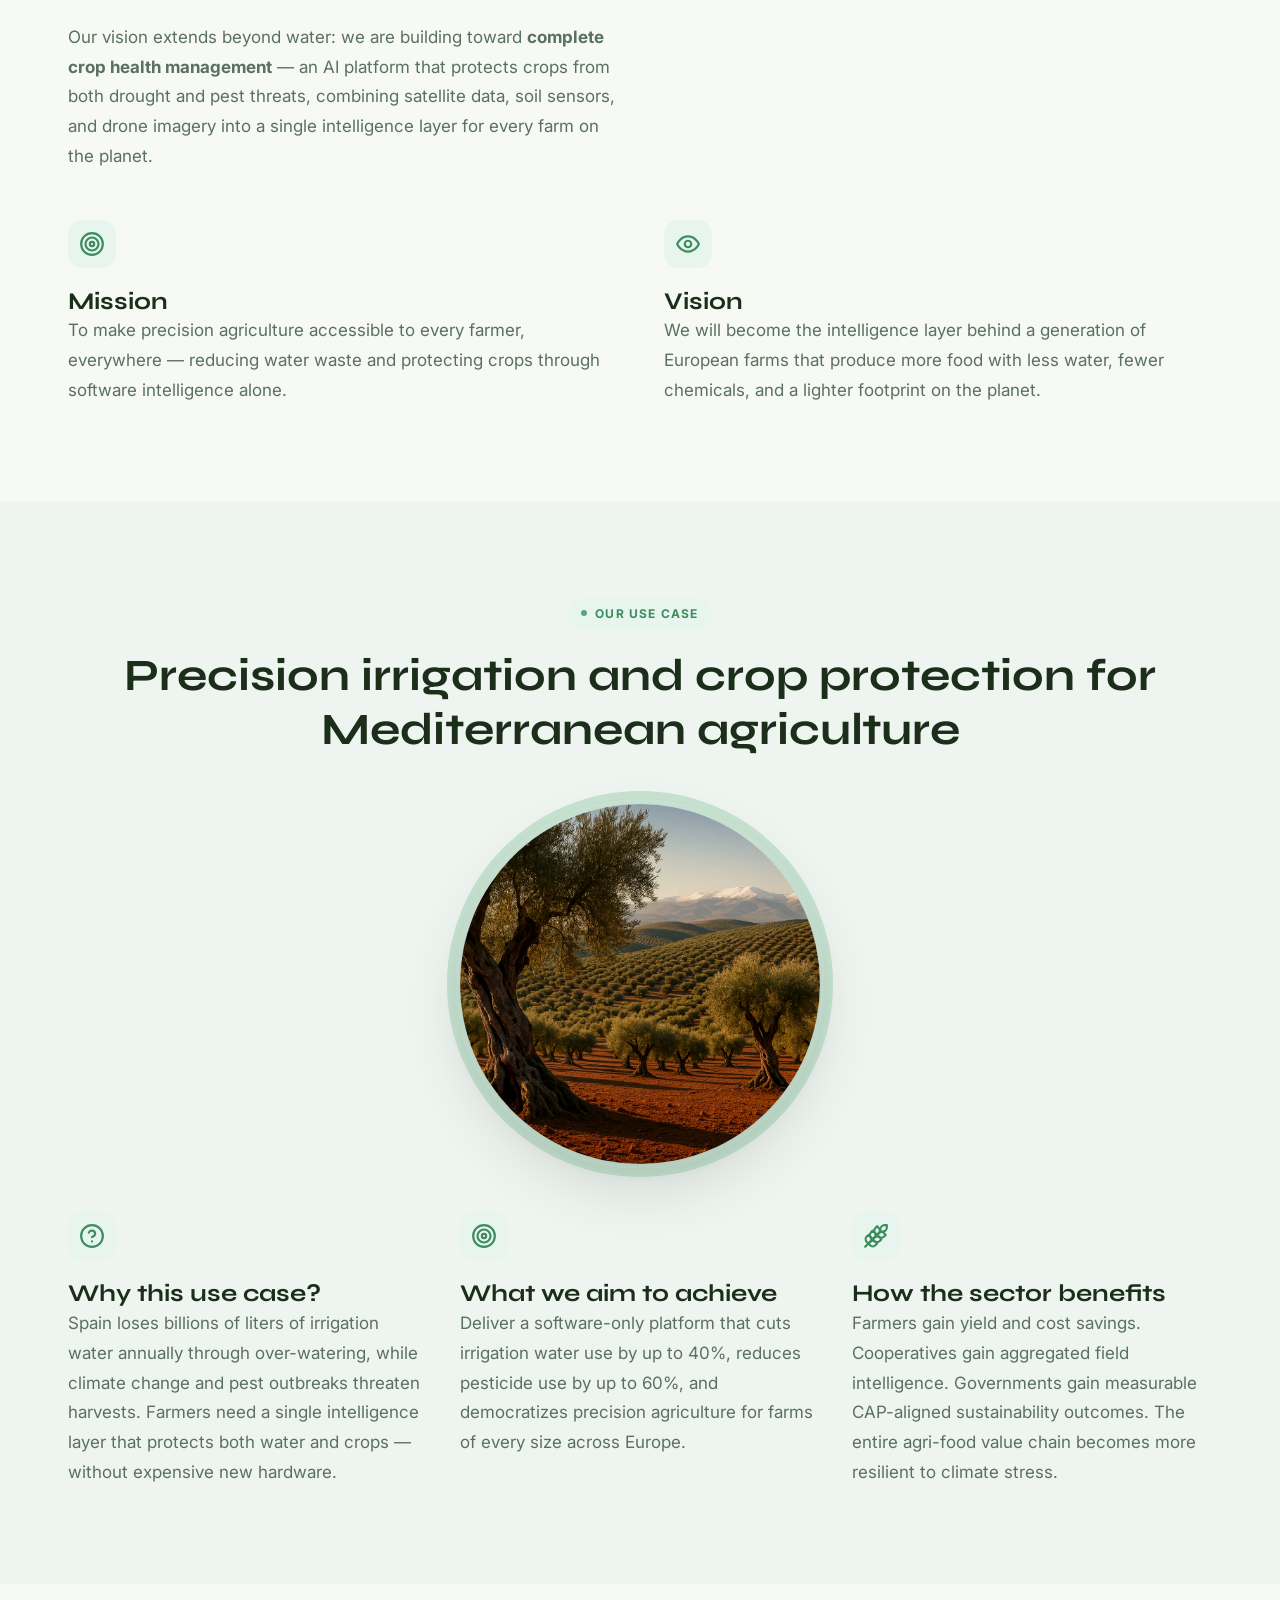
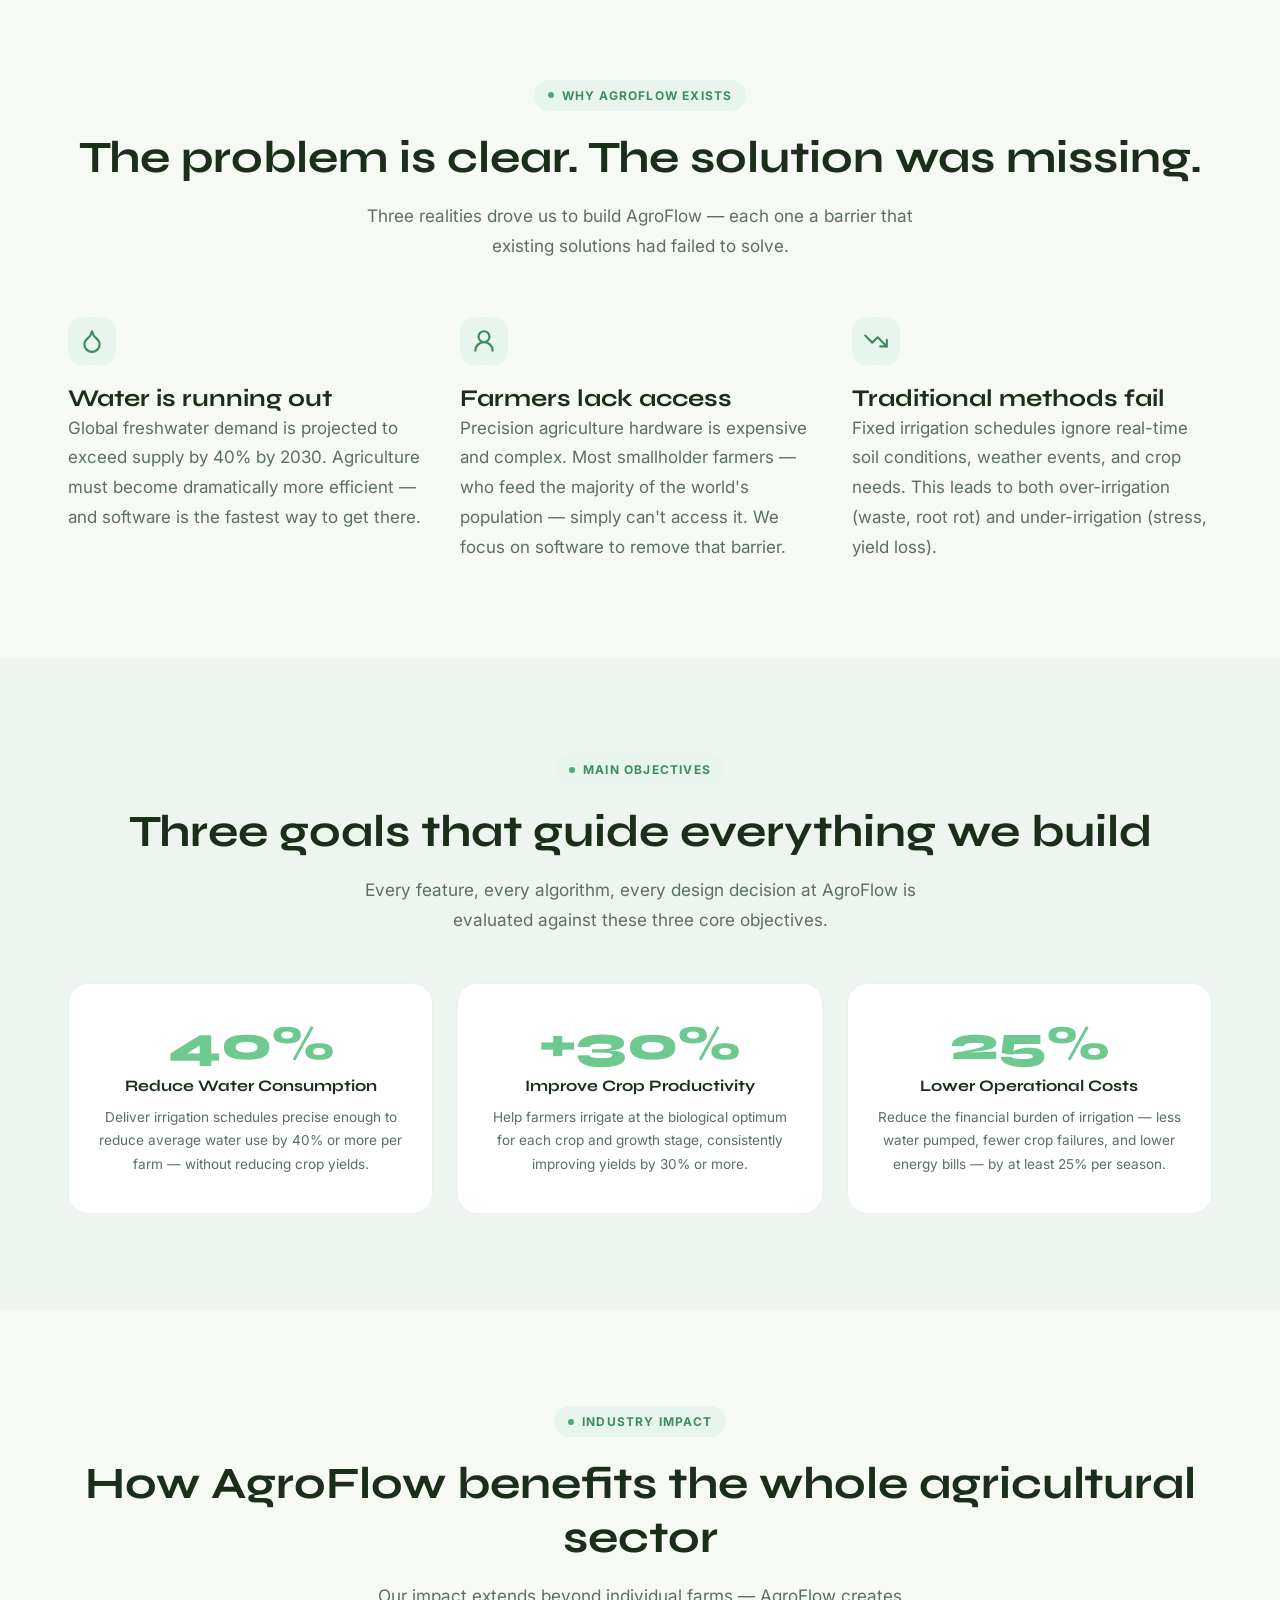
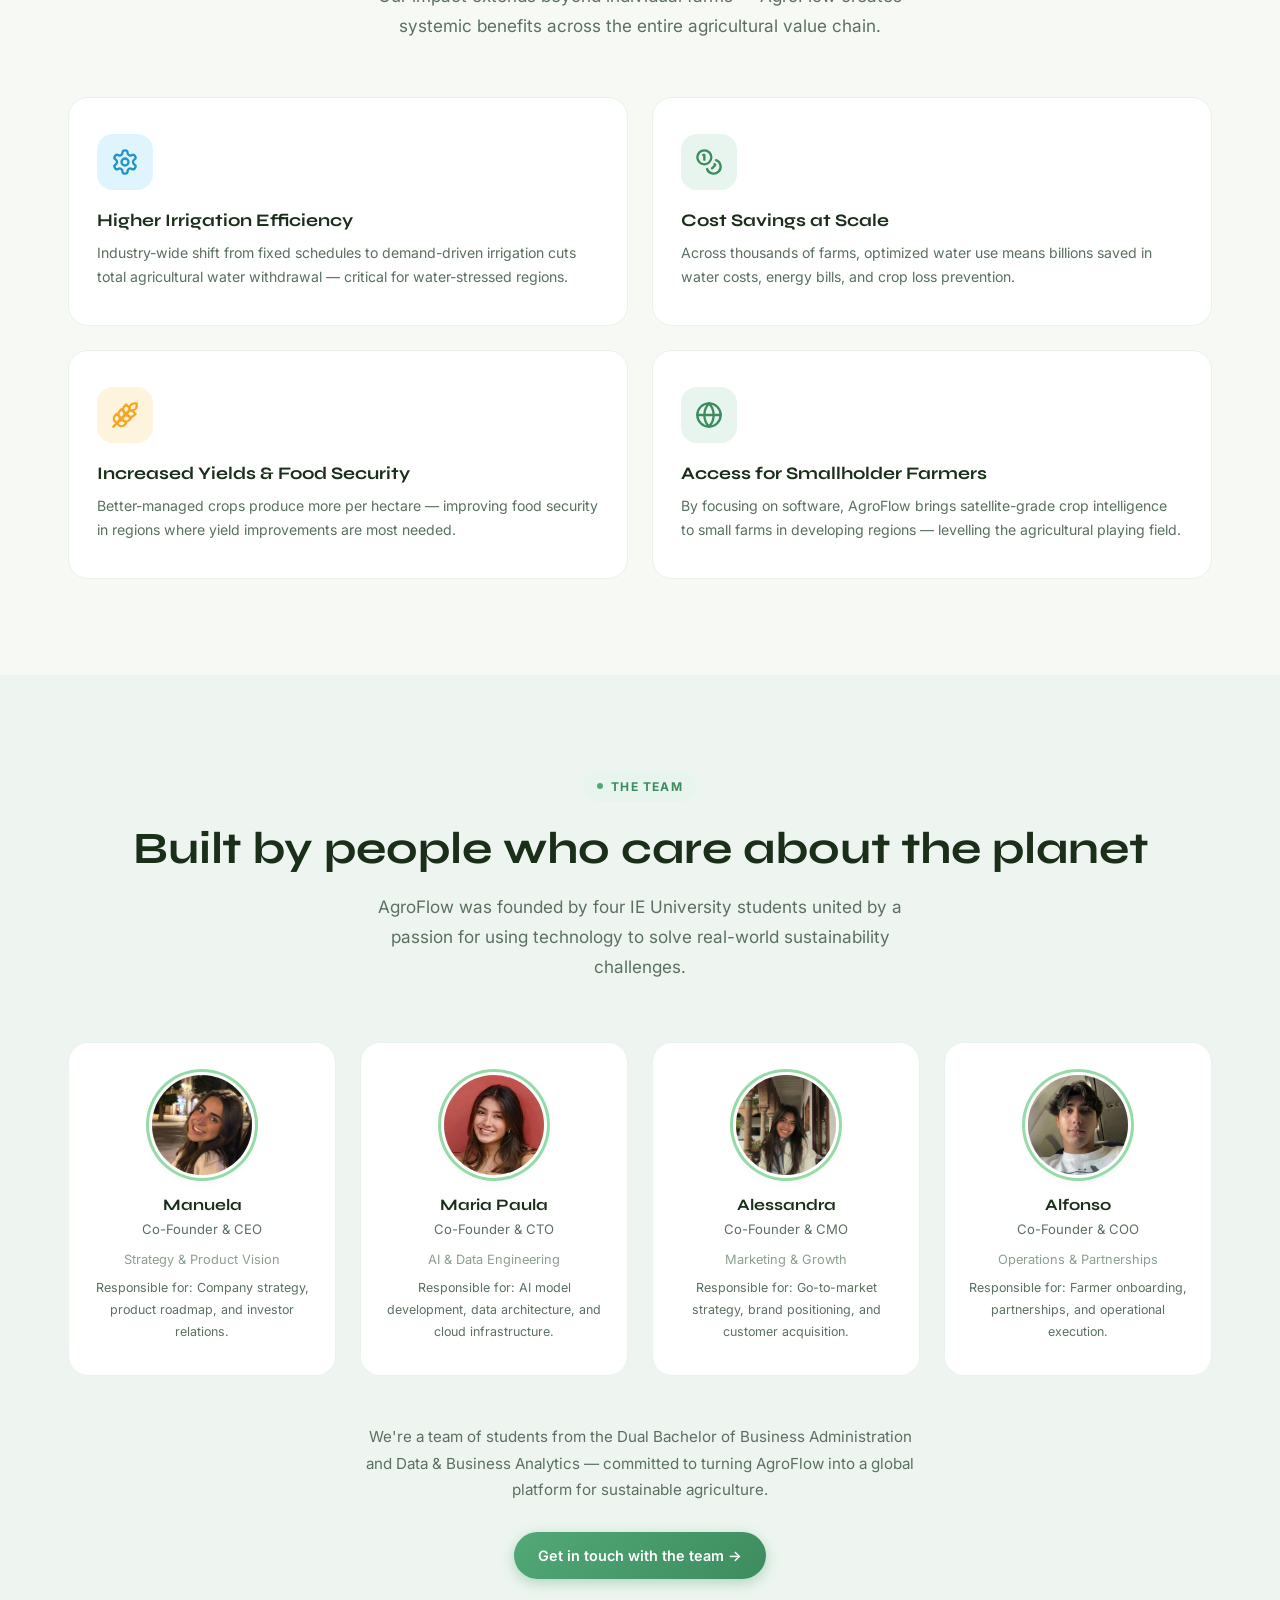
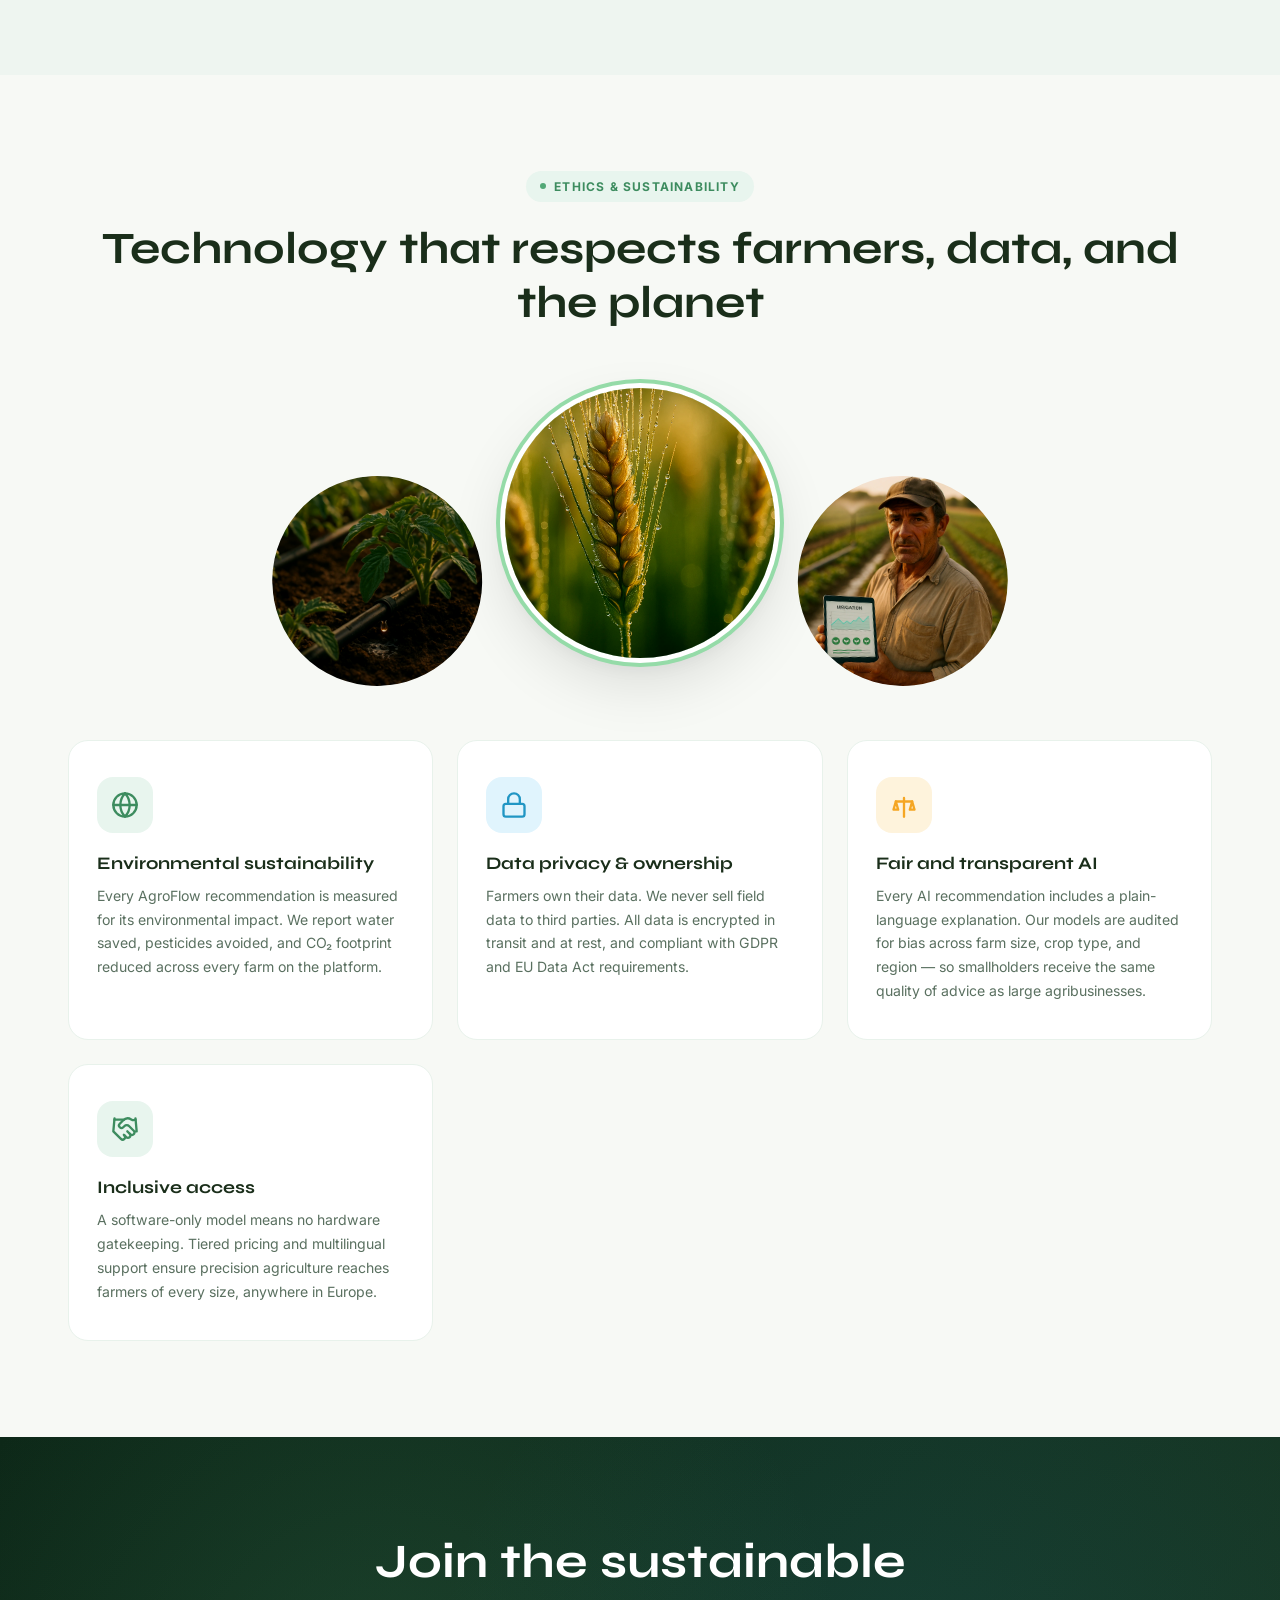
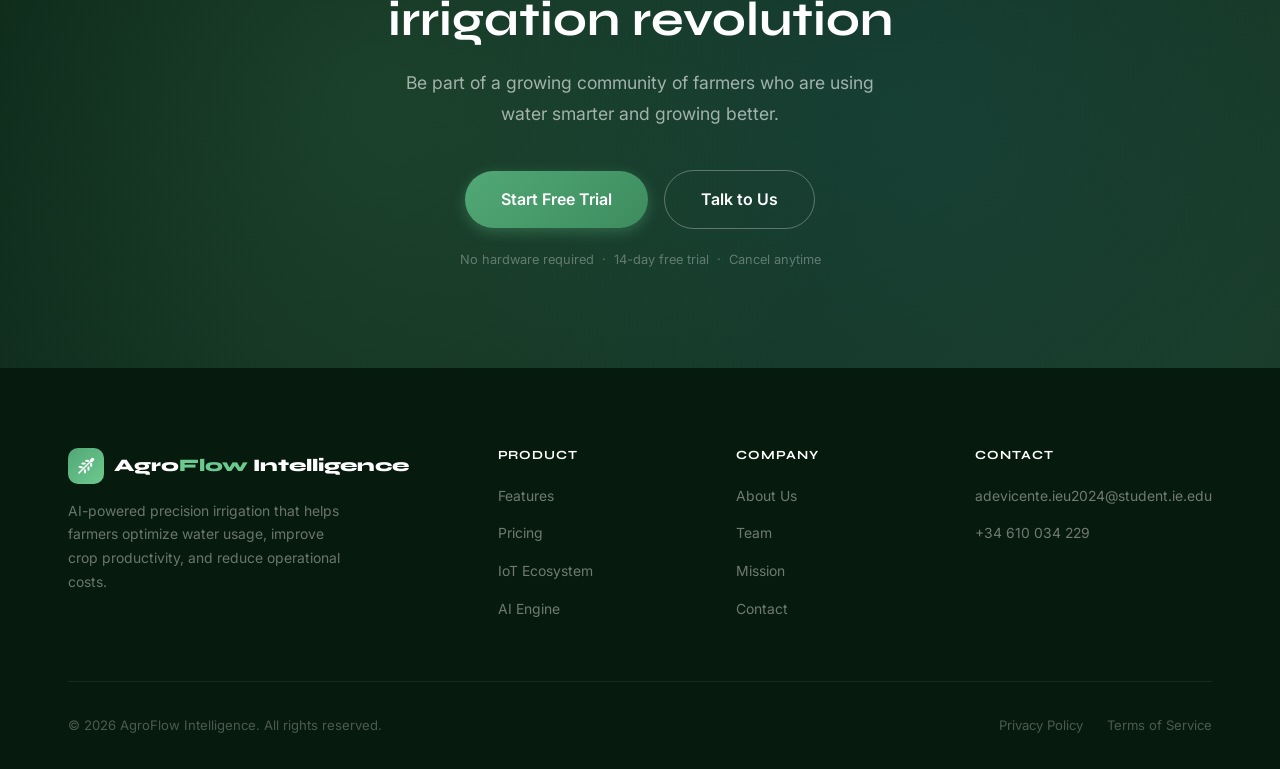
==== commit cdcf76ca: "Eliminate all duplicate images across pages - index How It Works: iot-sensors-field → realtime-data " ====
--- a/pages/about.html
+++ b/pages/about.html
@@ -55,7 +55,7 @@
       <div class="photo-carousel">
         <img src="../images/about/sunset-field.webp" alt="Farm field at sunset" class="carousel-slide active">
         <img src="../images/about/spanish-agriculture.webp" alt="Mediterranean olive grove" class="carousel-slide">
-        <img src="../images/contact/farm-sunrise.webp" alt="Farm at sunrise" class="carousel-slide">
+        <img src="../images/about/vineyard-harvest.webp" alt="Spanish vineyard during harvest season" class="carousel-slide">
         <div class="carousel-dots">
           <button class="carousel-dot active" aria-label="Slide 1"></button>
           <button class="carousel-dot" aria-label="Slide 2"></button>
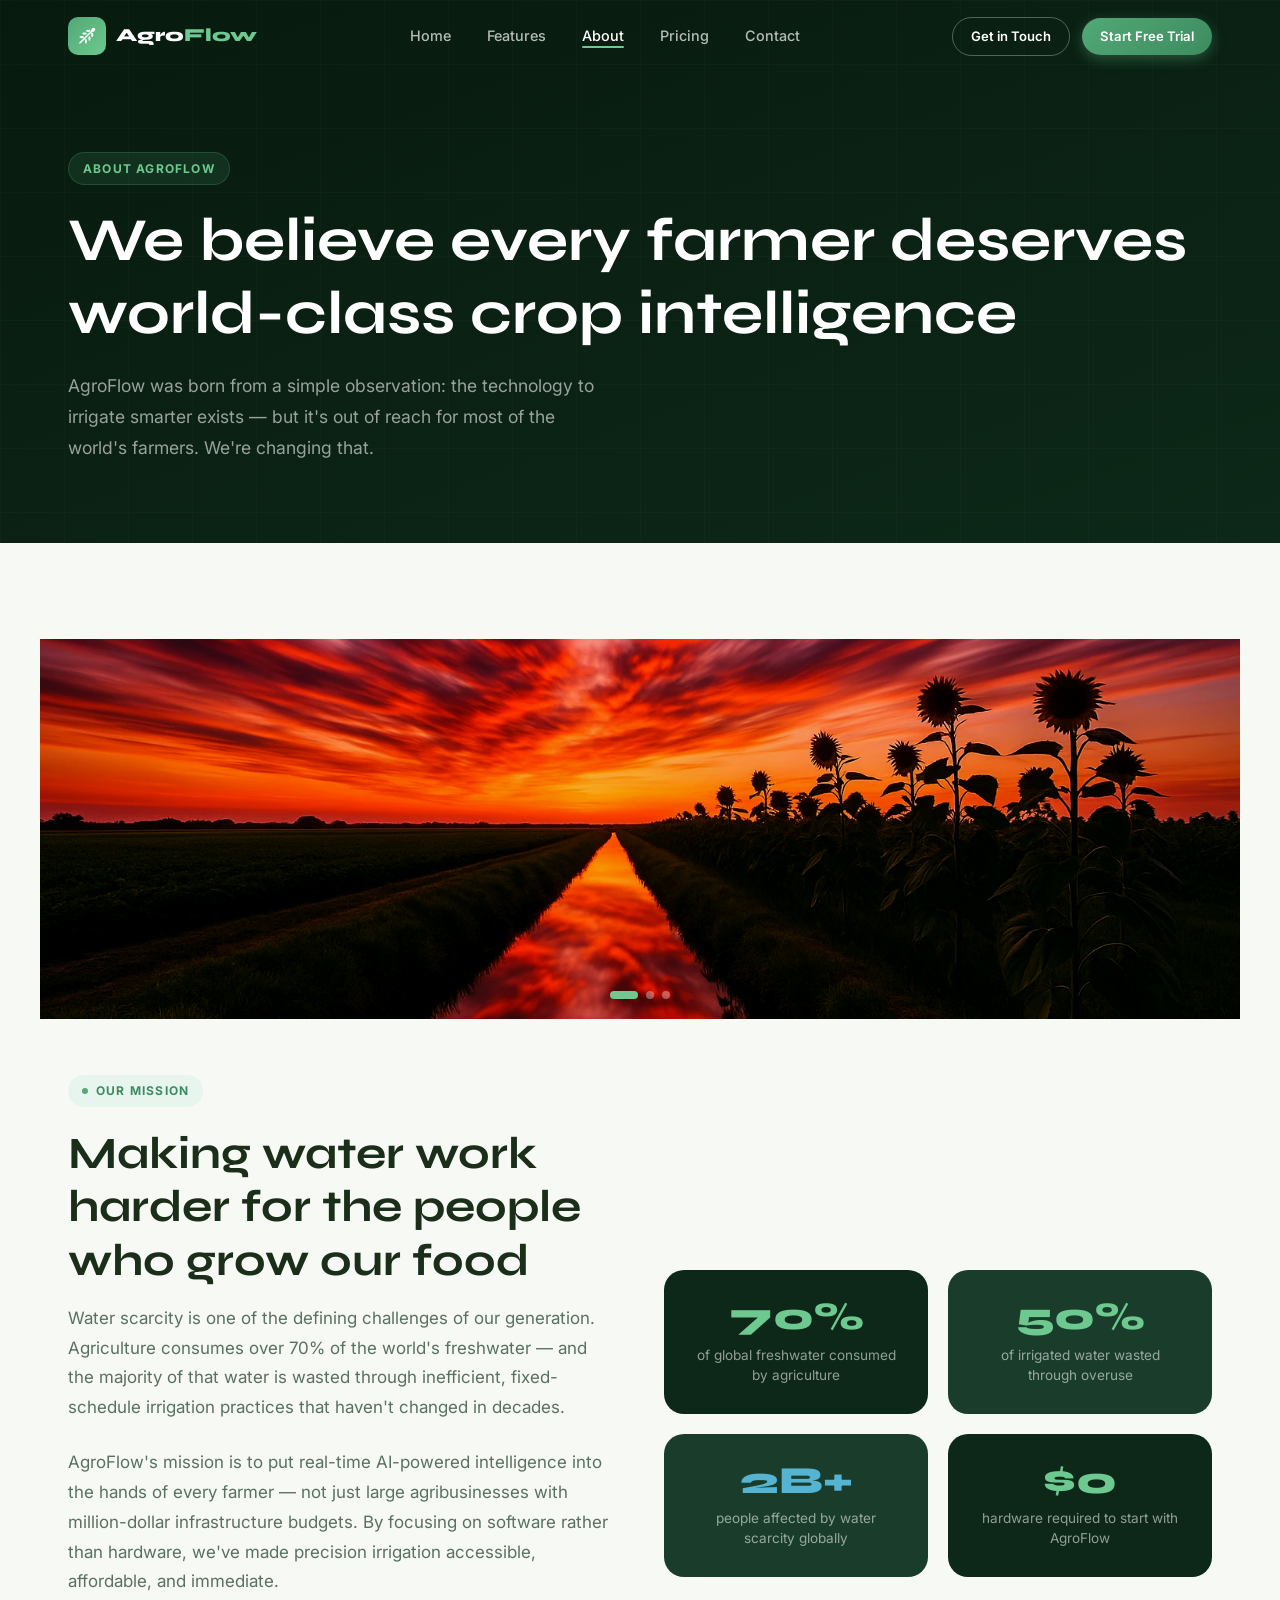
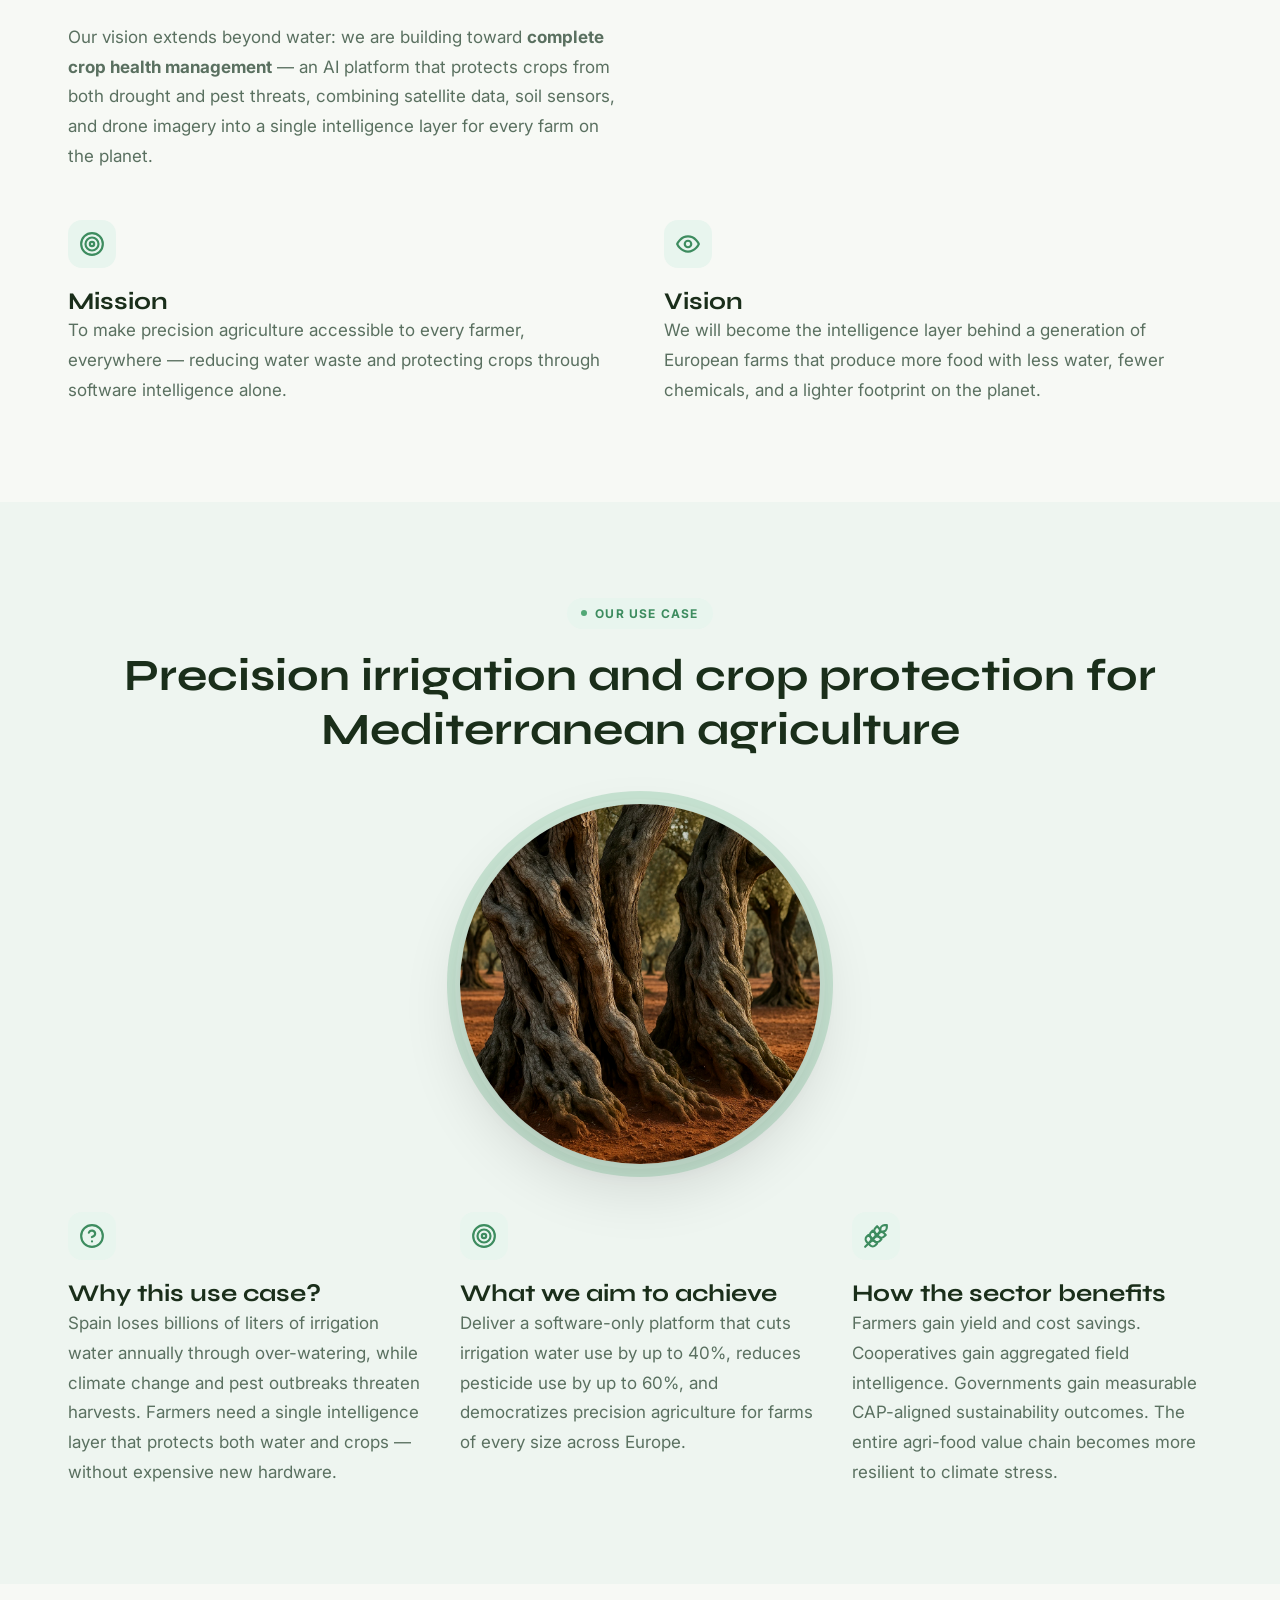
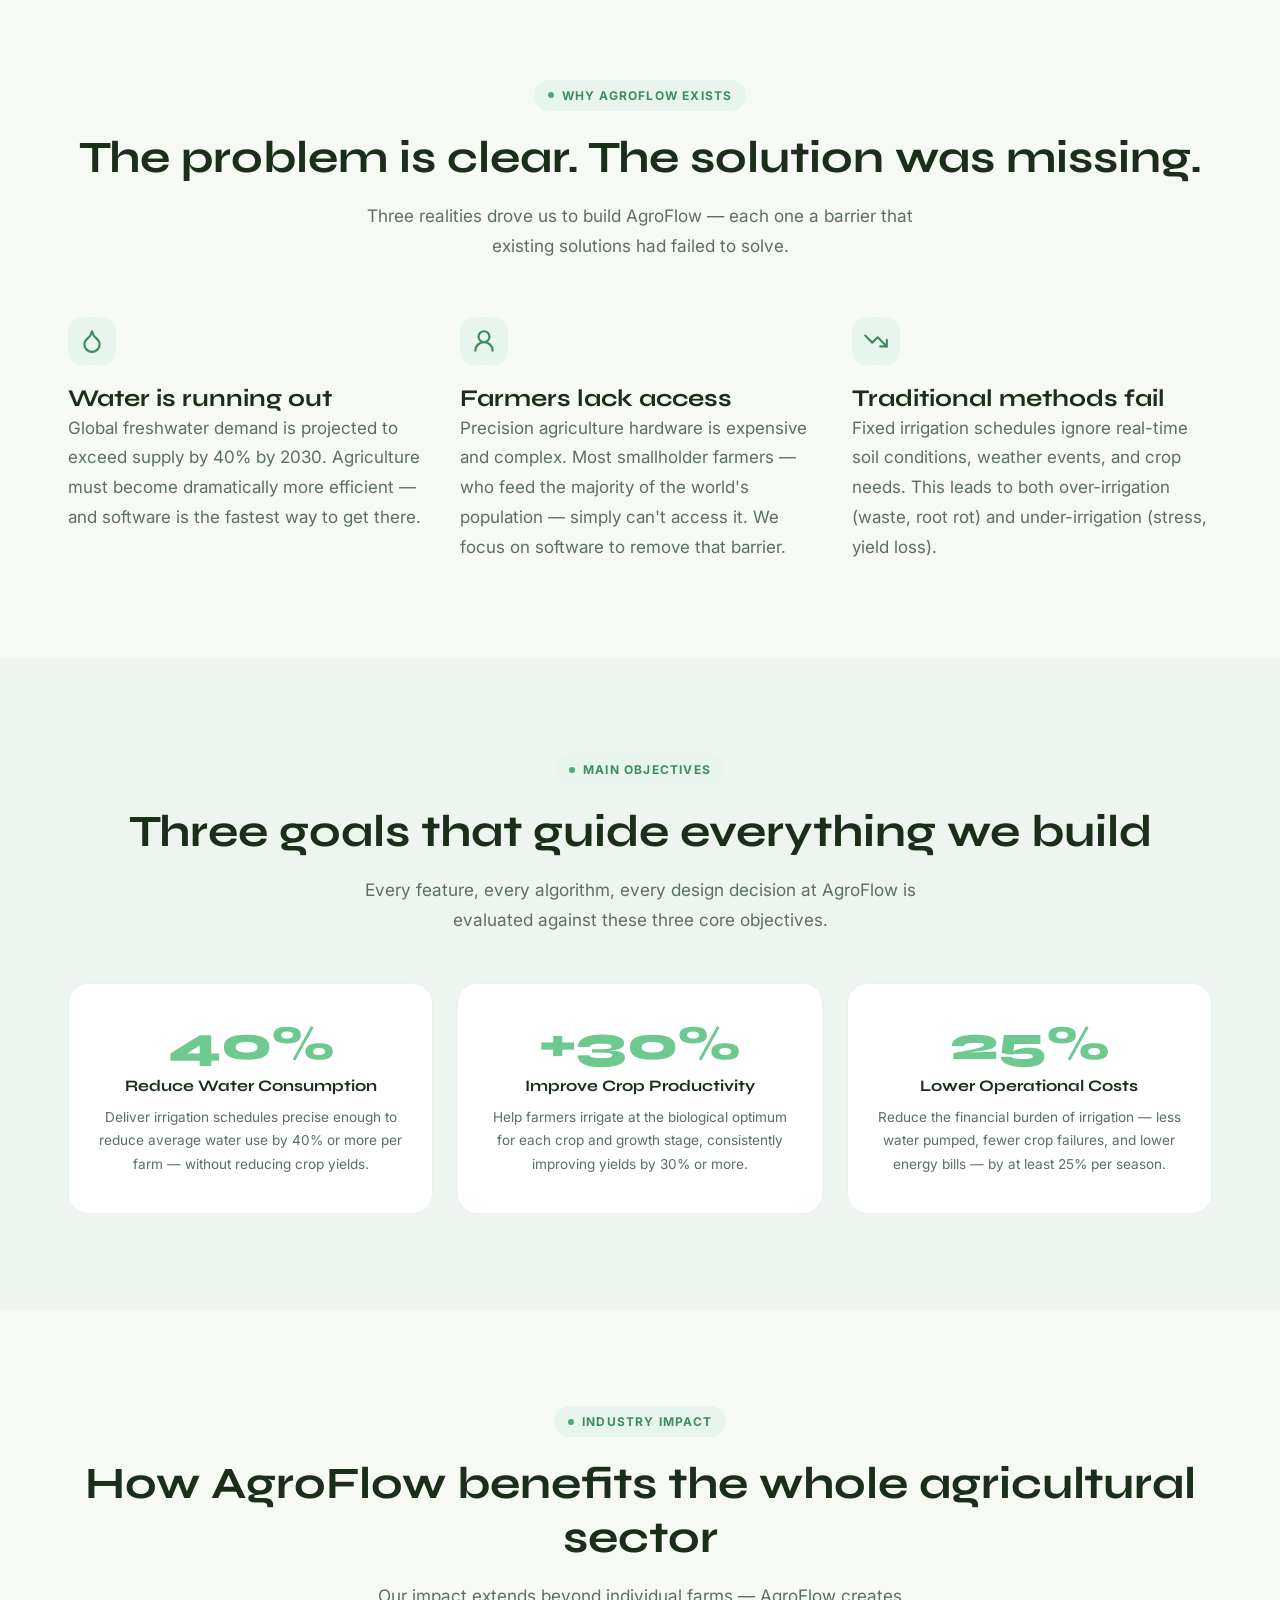
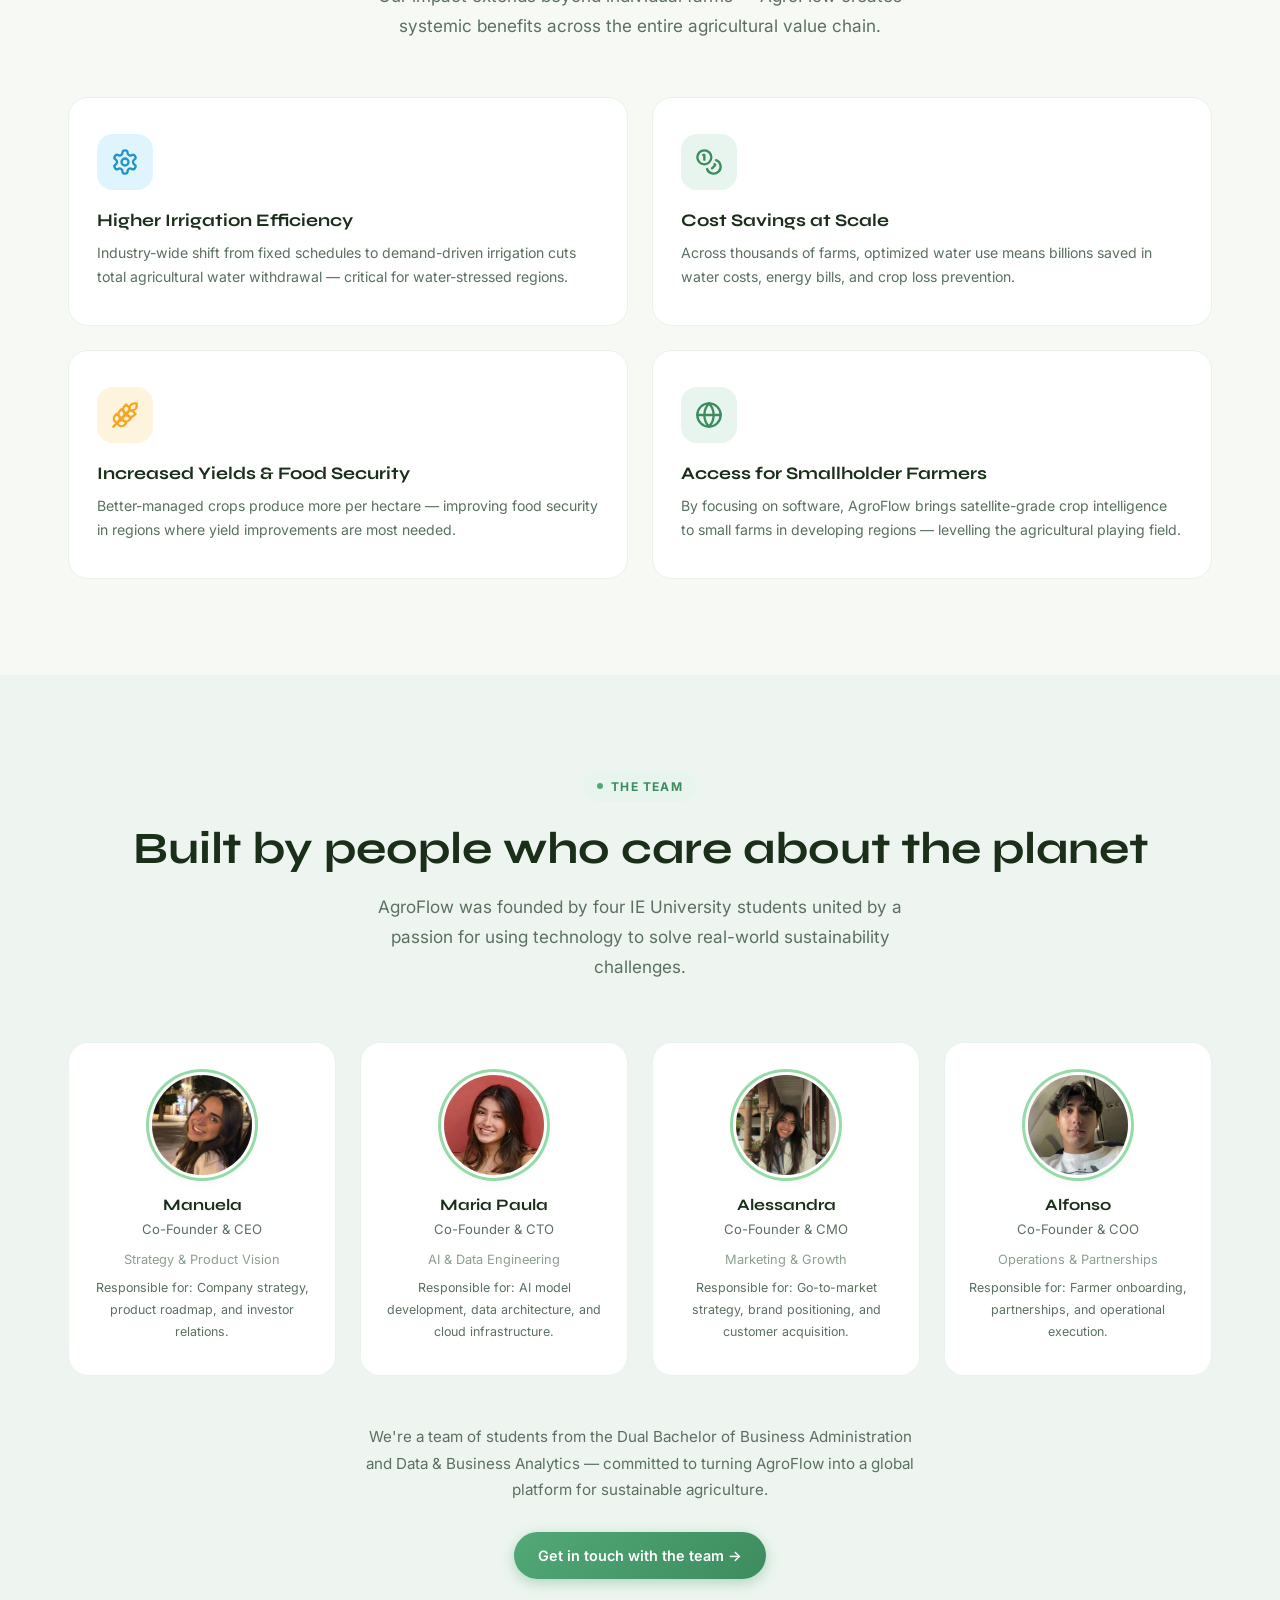
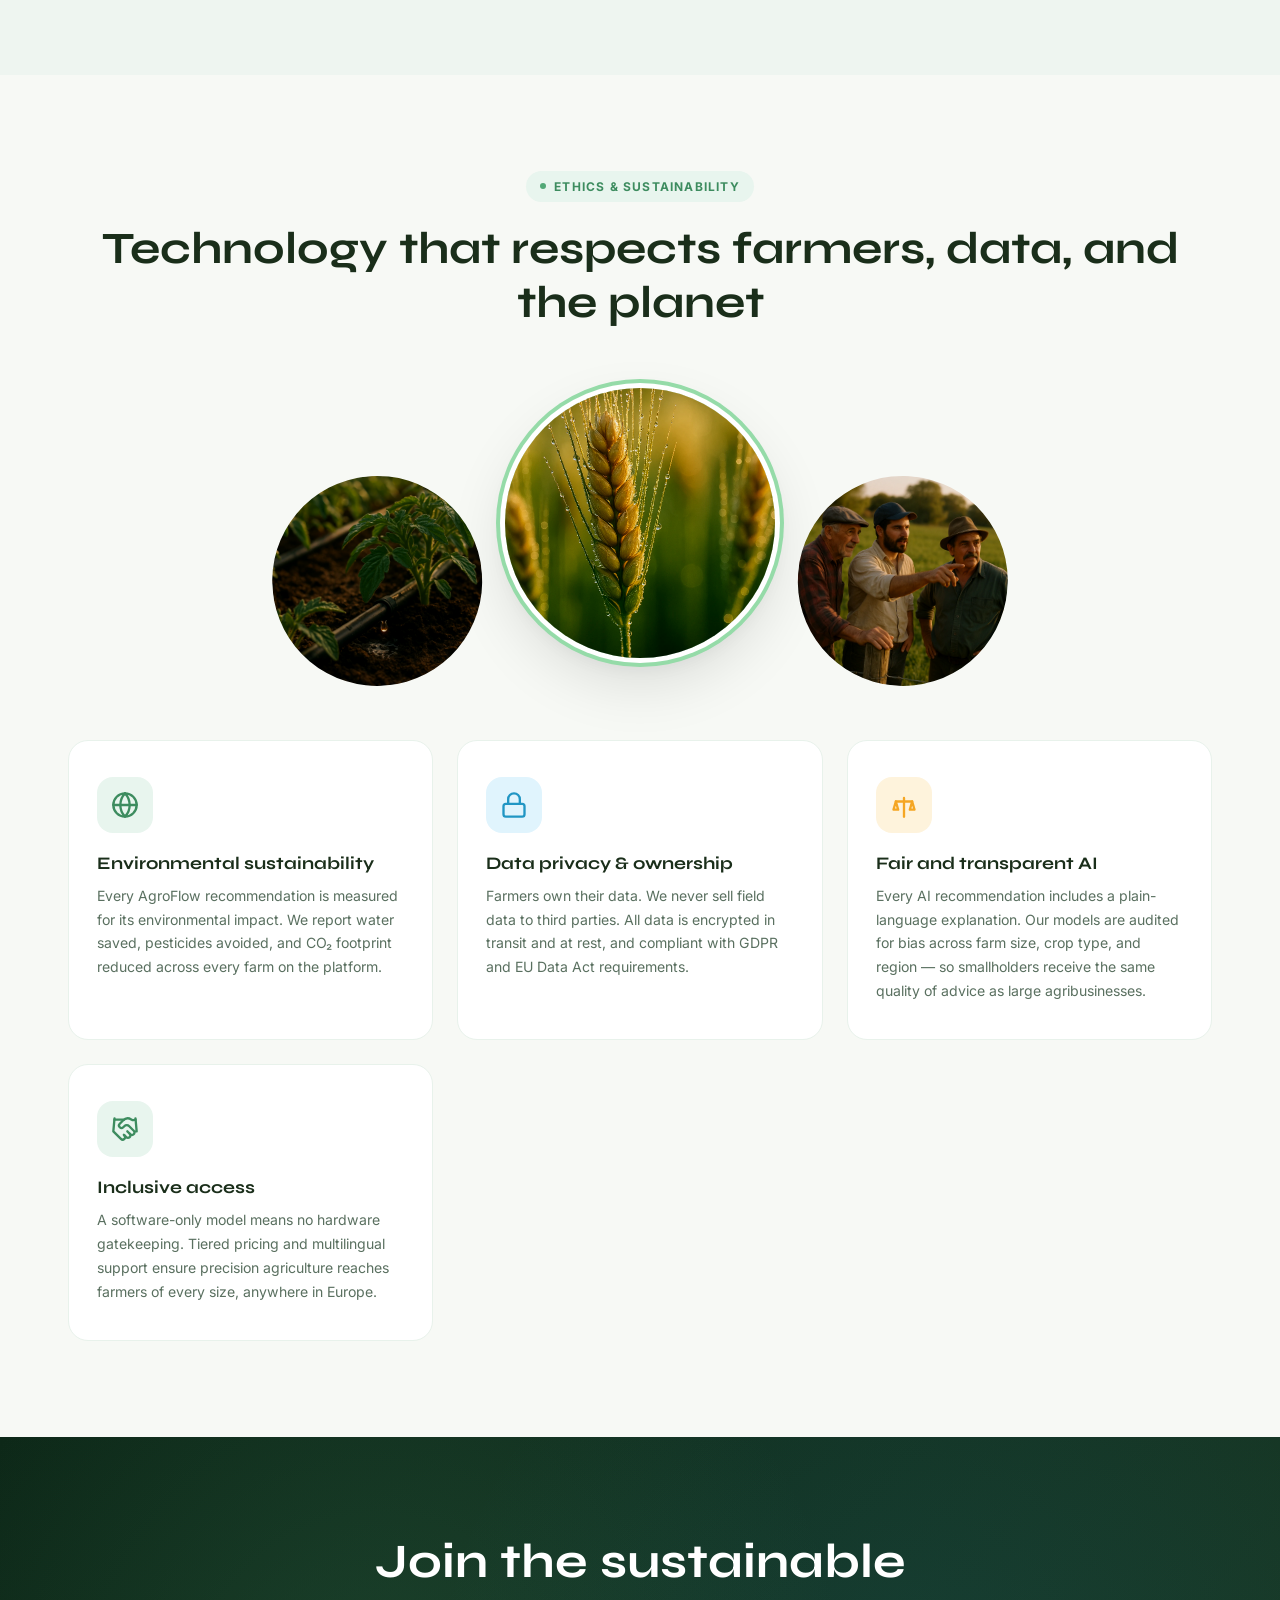
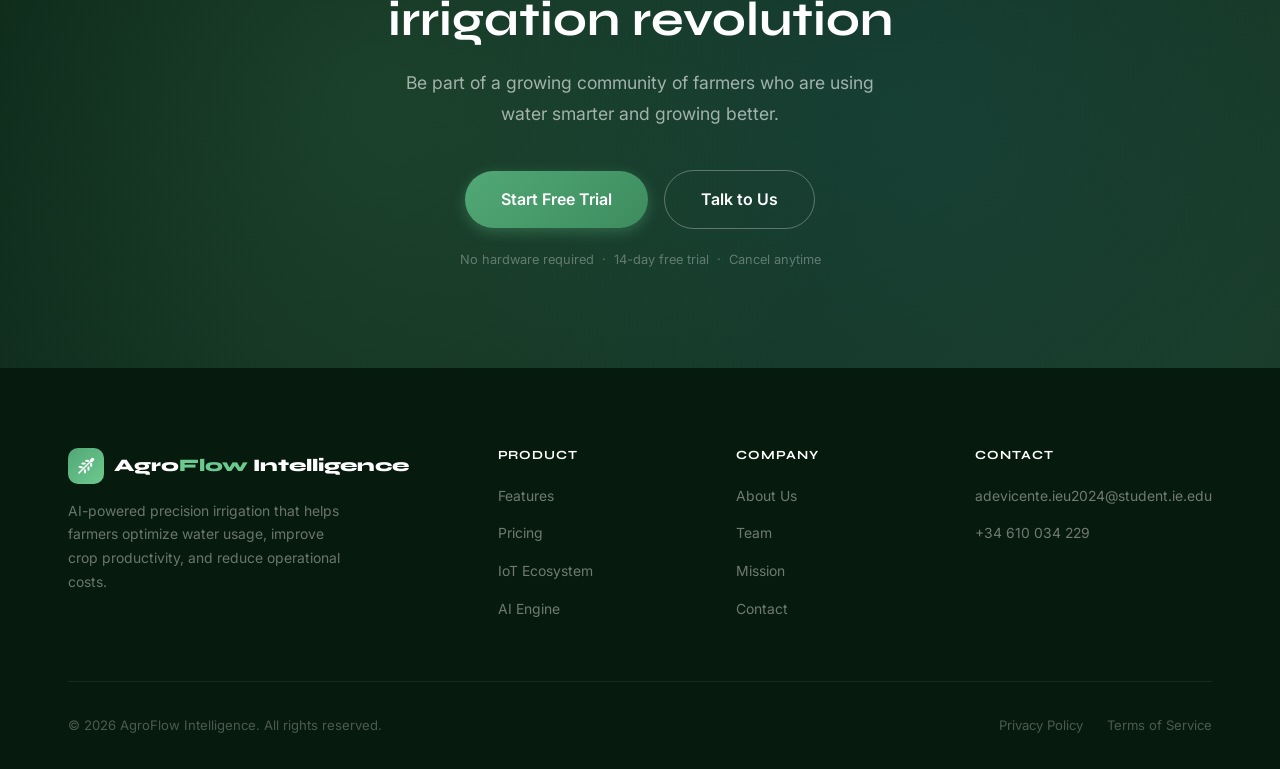
==== commit b223f5e3: "Eliminate all remaining duplicate images (9 new unique photos) Co-Authored-By: Claude Sonnet 4.6 <no" ====
--- a/pages/about.html
+++ b/pages/about.html
@@ -121,7 +121,7 @@
         <h2 class="section-title">Precision irrigation and crop protection for Mediterranean agriculture</h2>
       </div>
       <div class="img-circle-frame img-circle-frame--xl" style="margin-top:48px;">
-        <img src="../images/about/spanish-agriculture.webp" alt="Mediterranean olive grove or vineyard representing Spanish agriculture" loading="lazy">
+        <img src="../images/about/olive-grove.webp" alt="Ancient olive tree trunks in Andalusian grove" loading="lazy">
       </div>
 
       <div class="grid-3" style="margin-top:0;">
@@ -321,7 +321,7 @@
           <img src="../images/sections/healthy-crops.webp" alt="Healthy green crop rows" loading="lazy">
         </div>
         <div class="img-circle-frame">
-          <img src="../images/sections/farmer-tablet.webp" alt="Farmer using technology in the field" loading="lazy">
+          <img src="../images/about/farmers-meeting.webp" alt="Farmers discussing in a field" loading="lazy">
         </div>
       </div>
 
